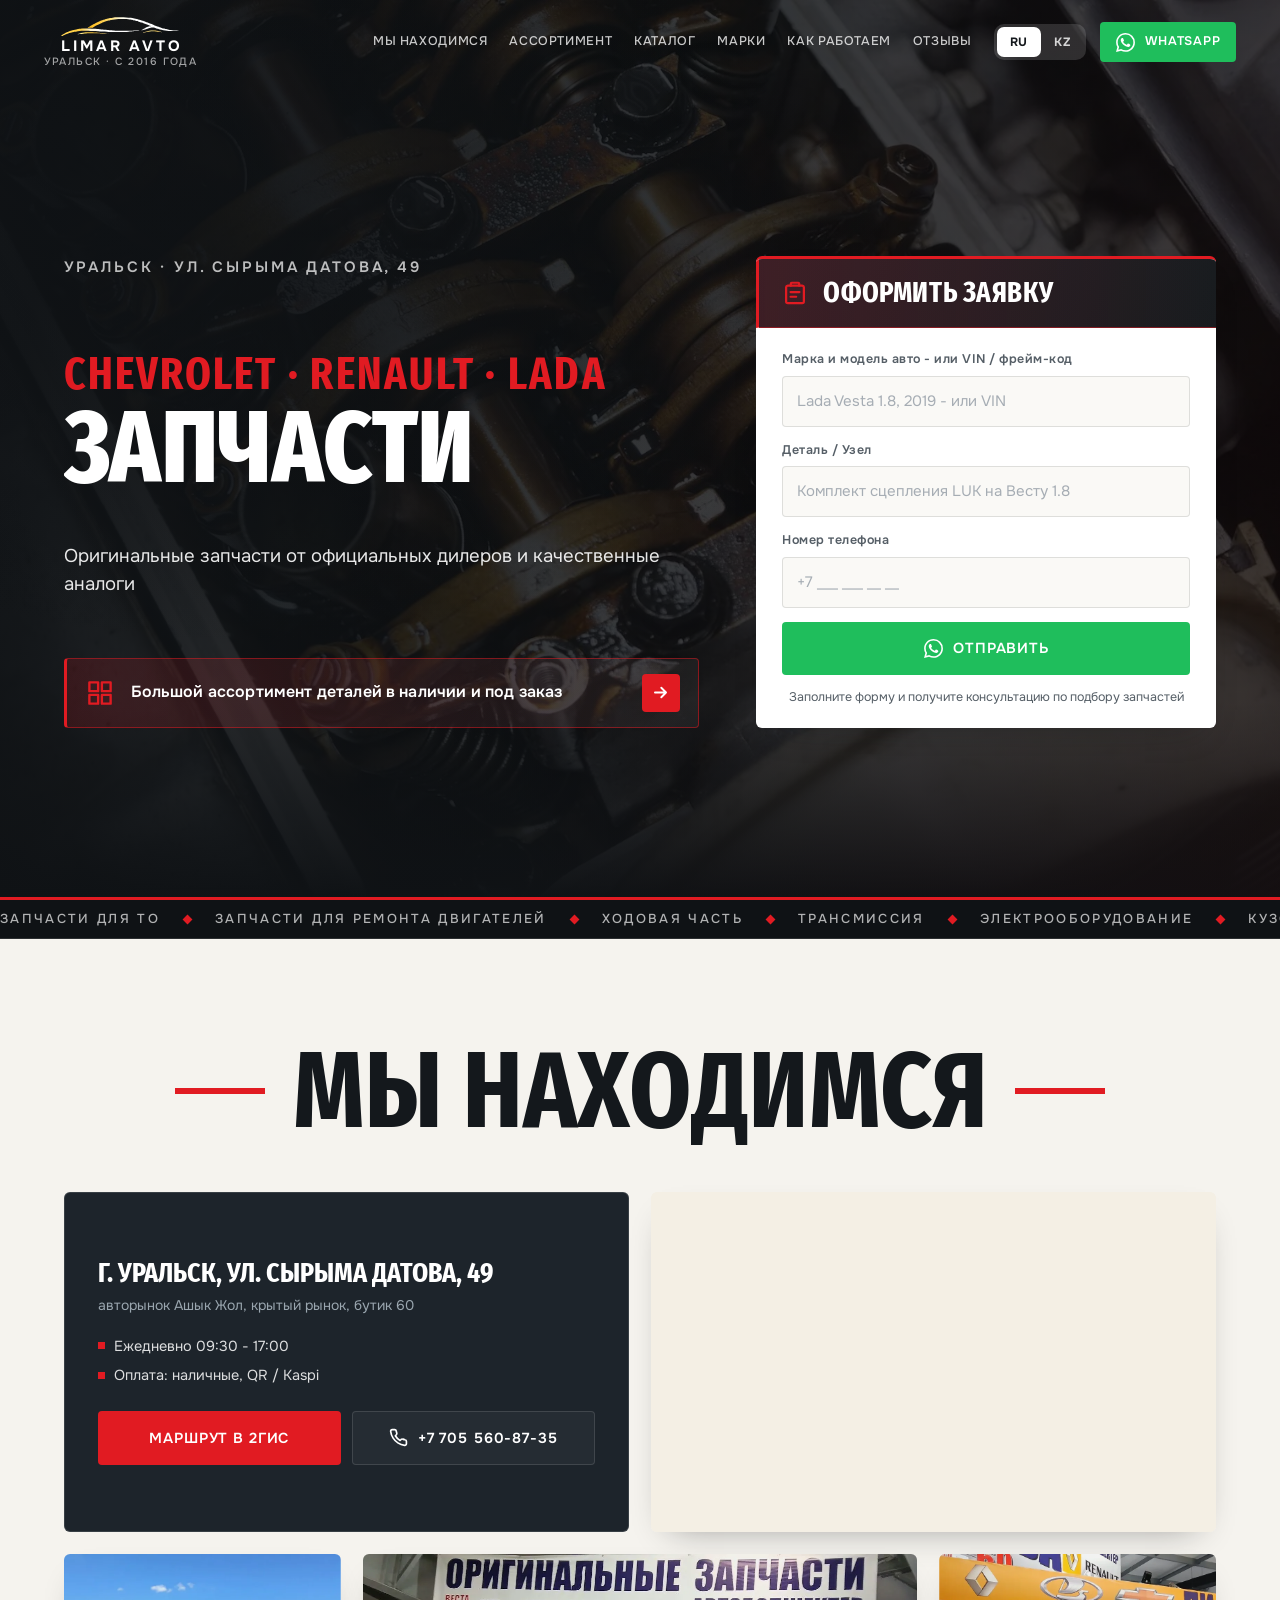
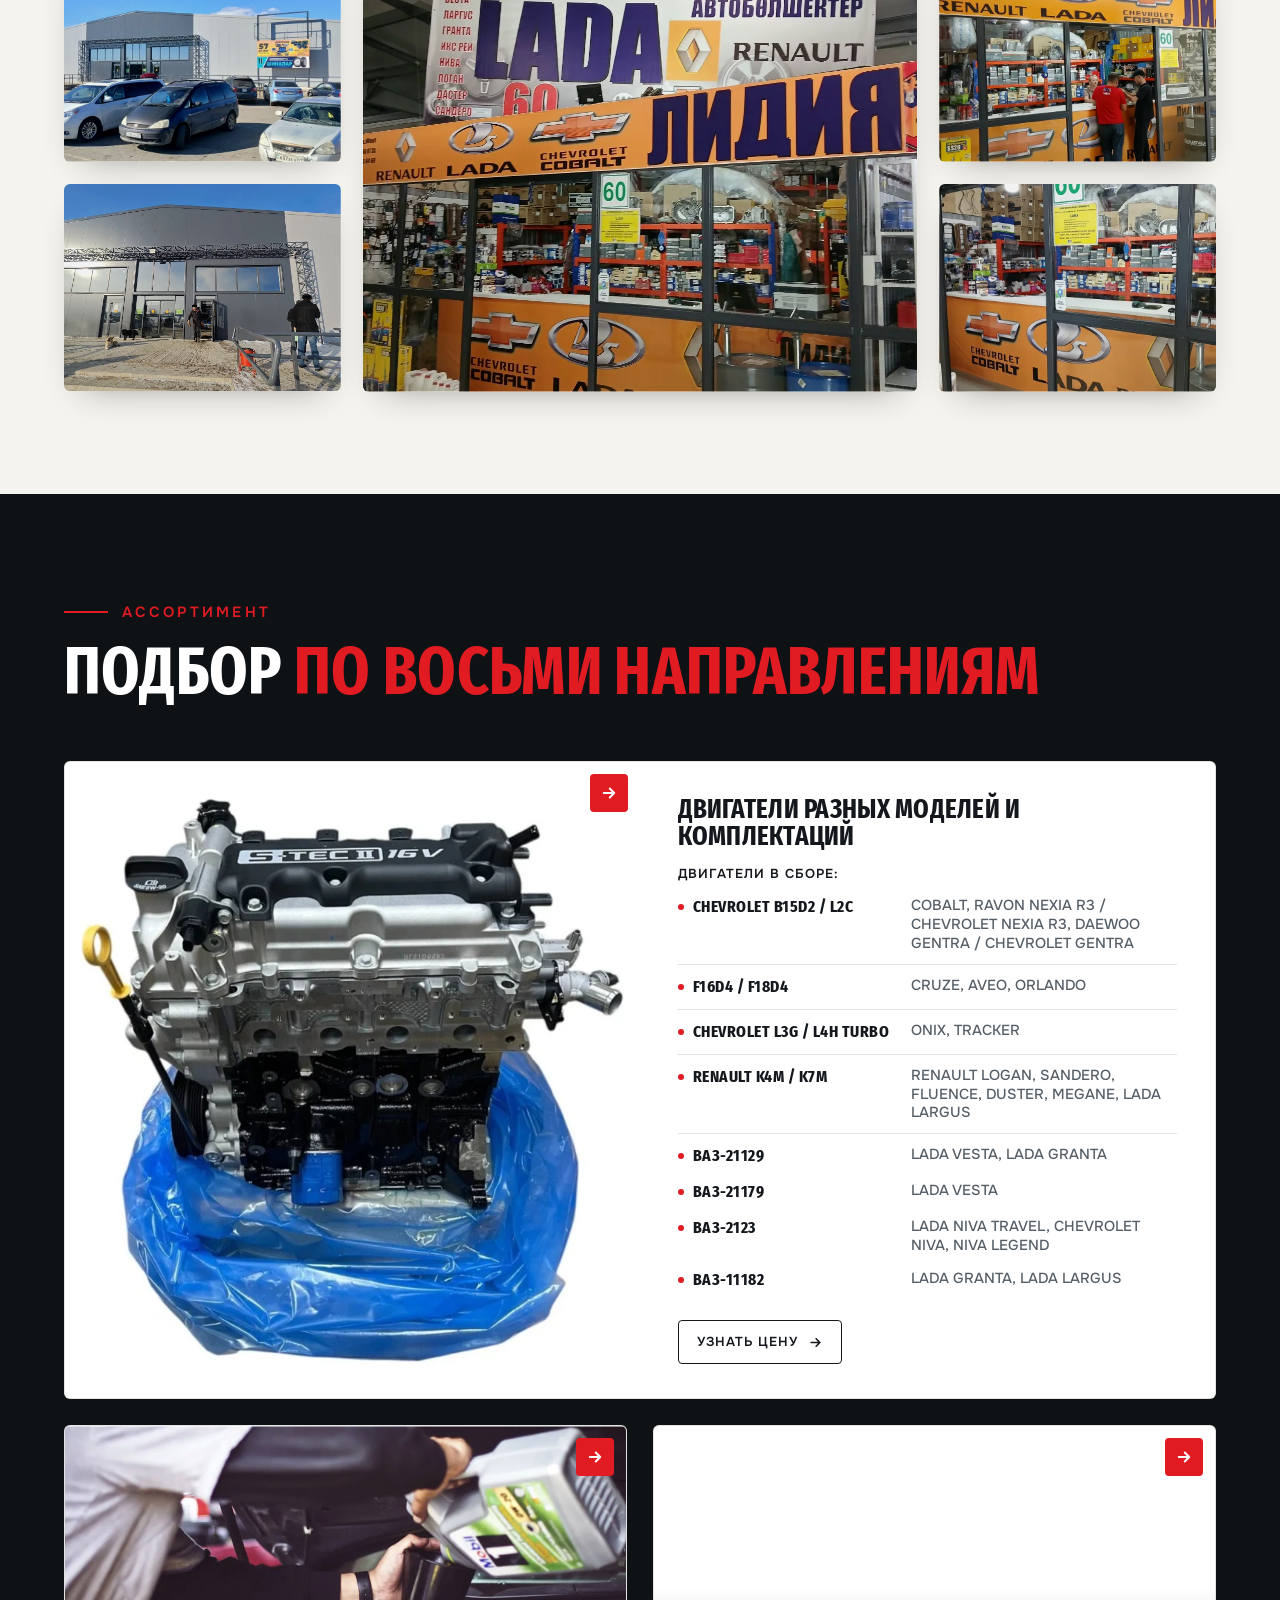
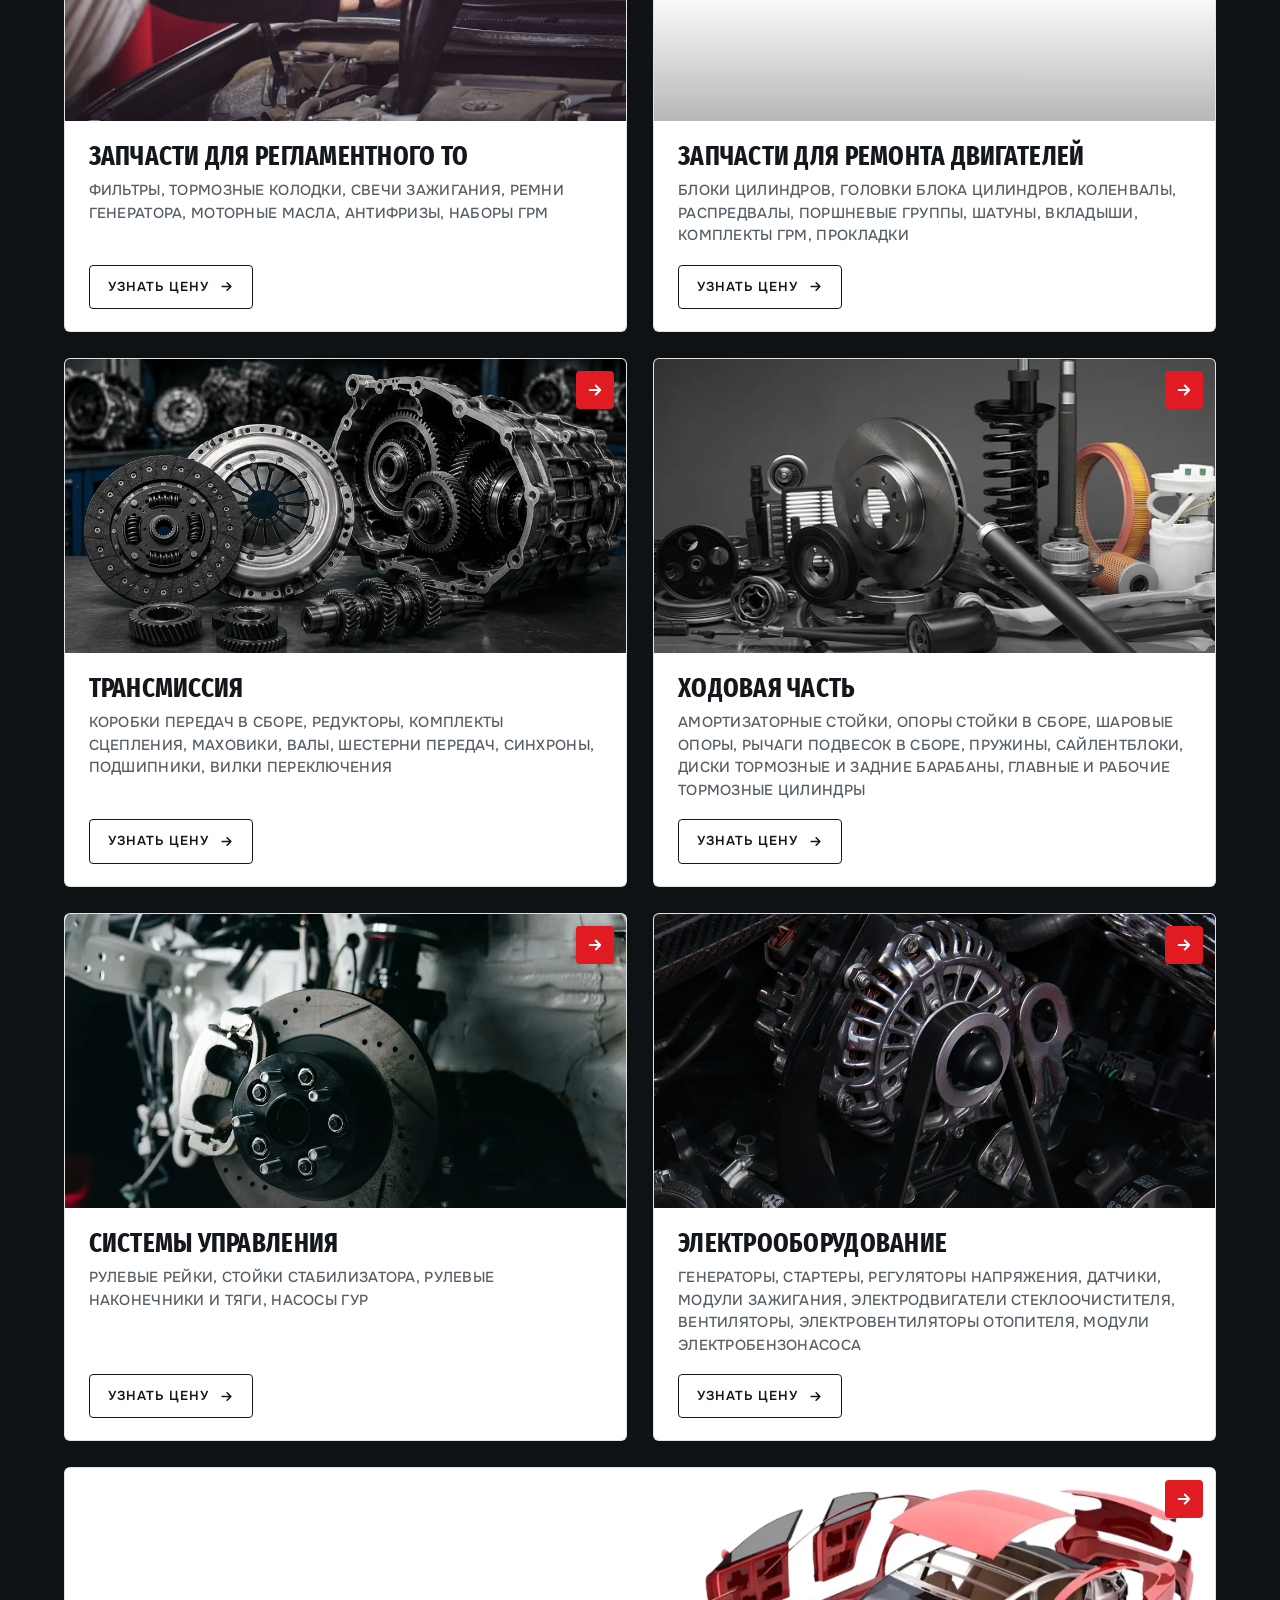
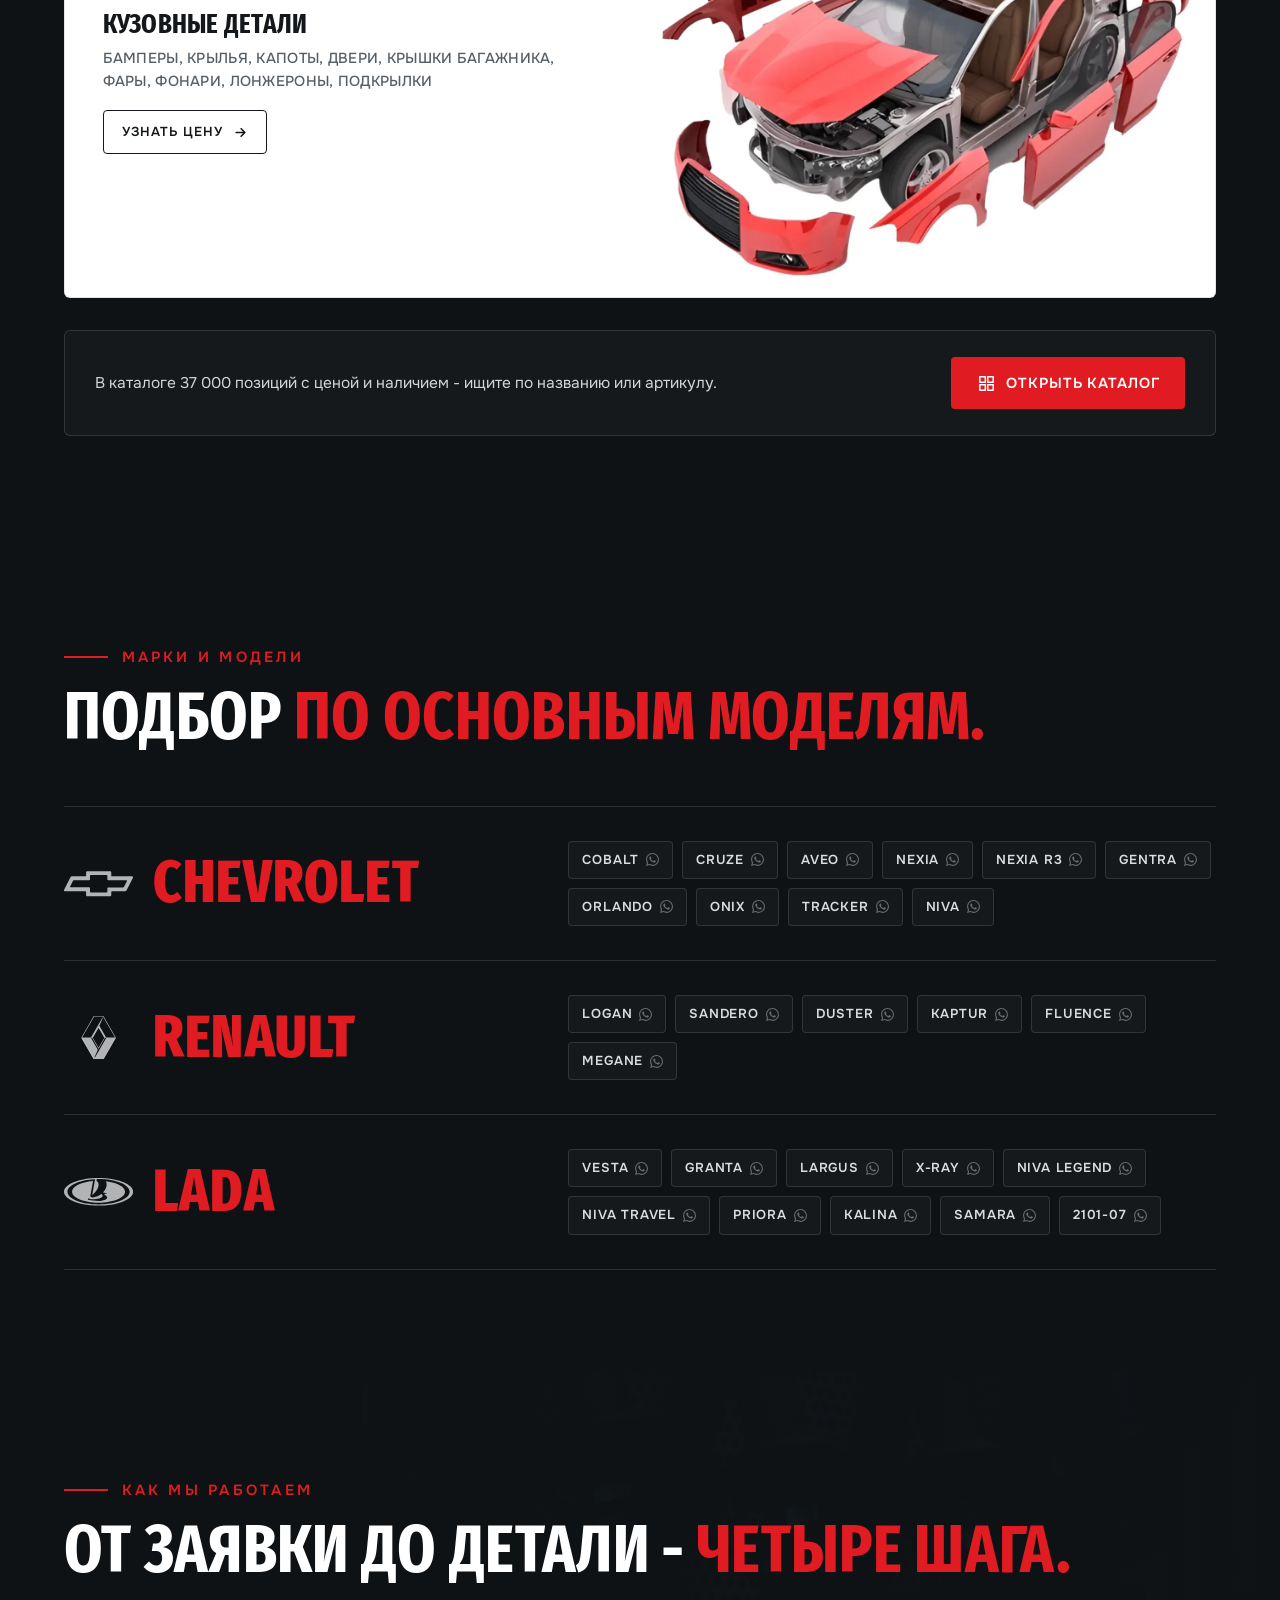
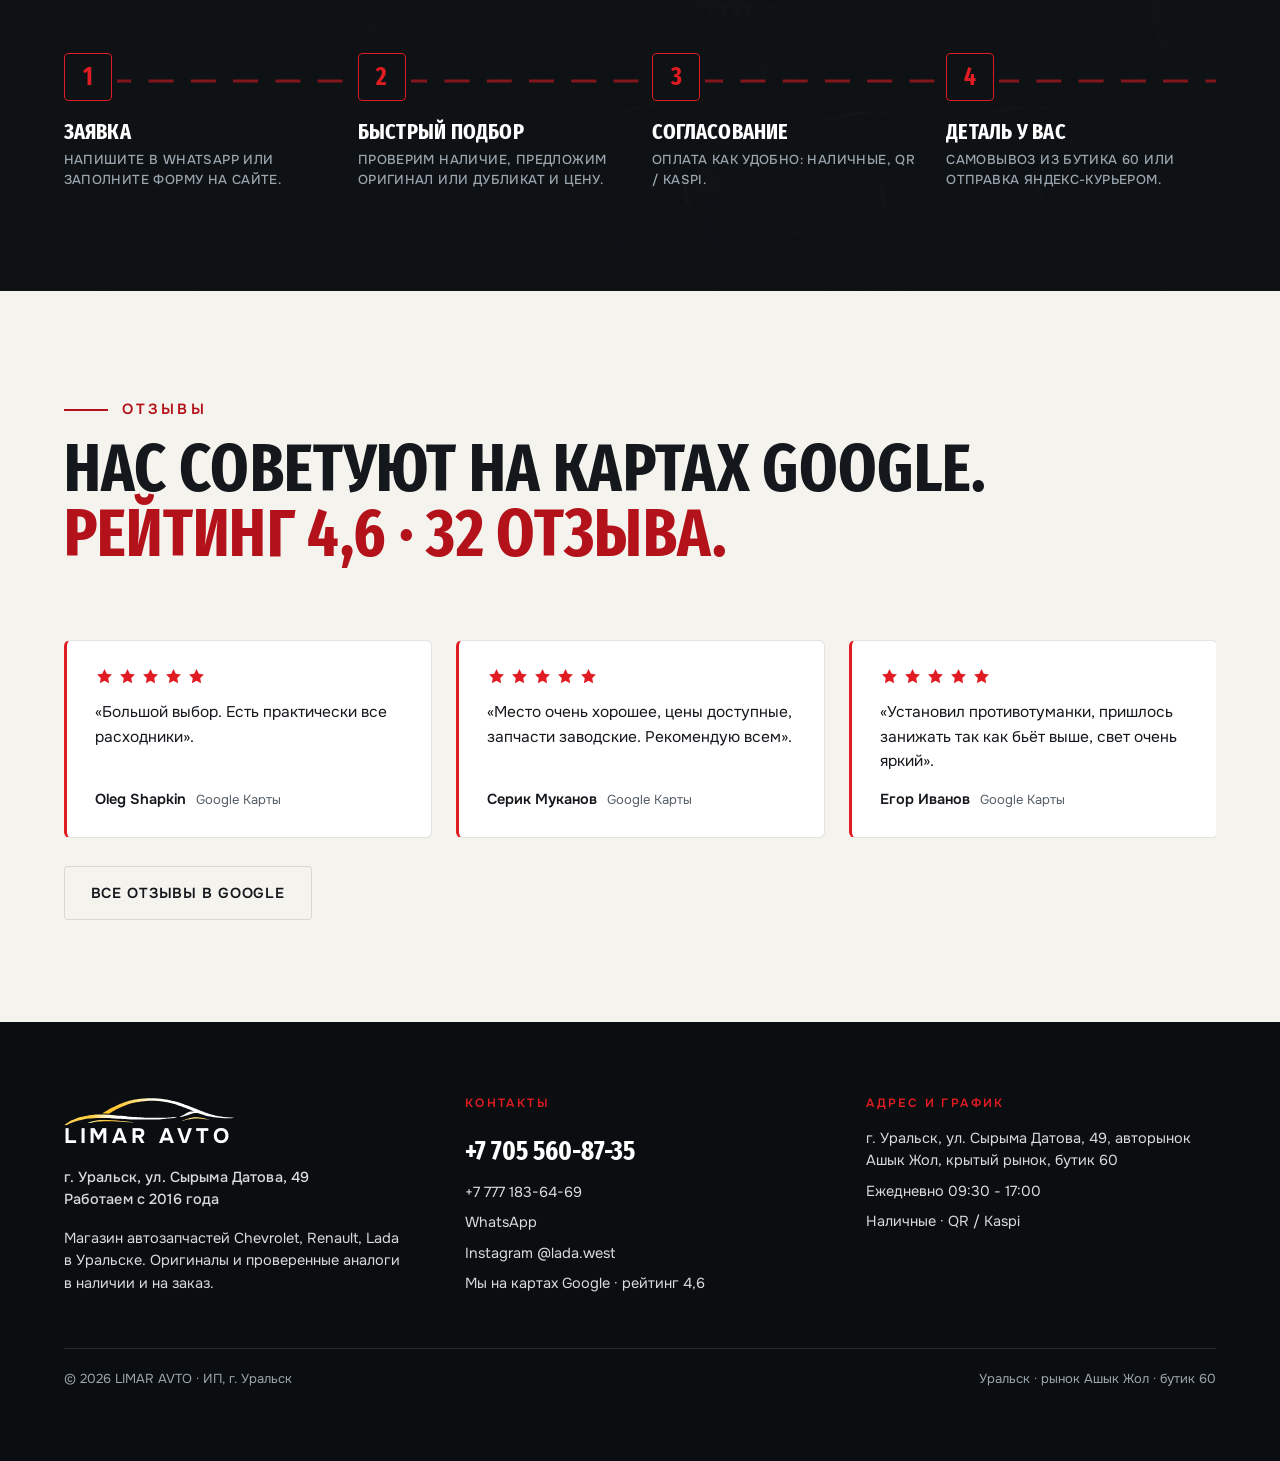
==== index.html @ 1d74cbc5 "Каталог: убран ряд эмблем над заголовком Эмблемы остаются в кнопках фильтра марок. Ассеты ?v=2026092" ====
<!DOCTYPE html>
<html lang="ru">
<head>
<meta charset="UTF-8">
<meta name="viewport" content="width=device-width, initial-scale=1.0">
<title data-i="m.title">LIMAR AVTO - запчасти Chevrolet, Renault, Lada в Уральске</title>
<meta name="description" data-i-c="m.desc" content="Магазин автозапчастей в Уральске: оригиналы и проверенные аналоги для Chevrolet, Renault, Lada. Цена и наличие за 5-15 минут, привоз под заказ за 1-2 дня. Авторынок Ашык Жол, бутик 60.">
<!-- ПРОД-ДОМЕН: при переезде на боевой домен поменять canonical, og:url, og:image (см. также sitemap.xml и robots.txt) -->
<link rel="canonical" href="https://songokura.github.io/limar-avto/">
<meta property="og:type" content="website">
<meta property="og:title" content="LIMAR AVTO - запчасти Chevrolet, Renault, Lada в Уральске">
<meta property="og:description" content="Оригиналы и проверенные аналоги: в наличии и под заказ за 1-2 дня. Цена и наличие за 5-15 минут. Рынок Ашык Жол, бутик 60.">
<meta property="og:url" content="https://songokura.github.io/limar-avto/">
<meta property="og:image" content="https://songokura.github.io/limar-avto/assets/og-image-v3.png">
<meta property="og:image:width" content="1200">
<meta property="og:image:height" content="630">
<meta property="og:locale" content="ru_RU">
<meta name="twitter:card" content="summary_large_image">
<meta name="theme-color" content="#0F1215">
<link rel="icon" href="favicon.ico?v=4" sizes="16x16 32x32 48x48">
<link rel="icon" type="image/png" sizes="16x16" href="assets/ic-r16.png">
<link rel="icon" type="image/png" sizes="32x32" href="assets/ic-r32.png">
<link rel="icon" type="image/png" sizes="48x48" href="assets/ic-r48.png">
<link rel="icon" type="image/png" sizes="192x192" href="assets/ic-r192.png">
<link rel="icon" type="image/png" sizes="512x512" href="assets/ic-r512.png">
<link rel="apple-touch-icon" href="assets/ic-r180.png">
<link rel="preconnect" href="https://fonts.googleapis.com">
<link rel="preconnect" href="https://fonts.gstatic.com" crossorigin>
<link href="https://fonts.googleapis.com/css2?family=Fira+Sans+Extra+Condensed:wght@500;600;700;800&family=Onest:wght@400;500;600;700&display=swap" rel="stylesheet">
<link rel="stylesheet" href="styles.css?v=20260922-4">
<script type="application/ld+json">
{"@context":"https://schema.org","@type":"AutoPartsStore","name":"LIMAR AVTO",
"description":"Магазин автозапчастей Chevrolet, Renault, Lada в Уральске. Оригиналы и проверенные аналоги в наличии и на заказ.",
"url":"https://songokura.github.io/limar-avto/",
"image":"https://songokura.github.io/limar-avto/assets/og-image-v3.png",
"telephone":["+77055608735","+77771836469"],
"address":{"@type":"PostalAddress","streetAddress":"ул. Сырыма Датова, 49, авторынок Ашык Жол, крытый рынок, бутик 60","addressLocality":"Уральск","postalCode":"090003","addressCountry":"KZ"},
"geo":{"@type":"GeoCoordinates","latitude":51.25637,"longitude":51.411363},
"foundingDate":"2016",
"openingHours":"Mo-Su 09:30-17:00",
"paymentAccepted":"Cash, Kaspi QR",
"aggregateRating":{"@type":"AggregateRating","ratingValue":"4.6","bestRating":"5","ratingCount":"32"},
"sameAs":["https://maps.app.goo.gl/YuSShh55C8fdtLTe6","https://2gis.kz/uralsk/firm/70000001052355158","https://instagram.com/lada.west"]}
</script>
</head>
<body>

<svg width="0" height="0" style="position:absolute" aria-hidden="true" focusable="false">
  <defs>
    <!-- Логотип: силуэт машины (векторизован с макета клиента) -->
    <symbol id="ic-car" viewBox="0 0 200 32.13"><linearGradient id="lg0" gradientUnits="userSpaceOnUse" x1="45.4" y1="0" x2="199.9" y2="0"><stop offset="0.000" stop-color="#FFBF20"/><stop offset="0.125" stop-color="#FFC83B"/><stop offset="0.250" stop-color="#FFDF75"/><stop offset="0.375" stop-color="#FFFCEA"/><stop offset="0.500" stop-color="#FFFFFE"/><stop offset="0.625" stop-color="#FFFFFF"/><stop offset="0.750" stop-color="#FFFFFF"/><stop offset="0.875" stop-color="#FFFFFF"/><stop offset="1.000" stop-color="#FFFFFF"/></linearGradient><linearGradient id="lg1" gradientUnits="userSpaceOnUse" x1="0.0" y1="0" x2="132.7" y2="0"><stop offset="0.000" stop-color="#FFD559"/><stop offset="0.125" stop-color="#FFD048"/><stop offset="0.250" stop-color="#FFCF43"/><stop offset="0.375" stop-color="#FFF4CE"/><stop offset="0.500" stop-color="#FFFFFF"/><stop offset="0.625" stop-color="#FFFFFF"/><stop offset="0.750" stop-color="#FFFFFF"/><stop offset="0.875" stop-color="#FFFFFF"/><stop offset="1.000" stop-color="#FFFFFF"/></linearGradient><linearGradient id="lg2" gradientUnits="userSpaceOnUse" x1="138.5" y1="0" x2="171.2" y2="0"><stop offset="0.000" stop-color="#FFE9A5"/><stop offset="0.125" stop-color="#FFDB84"/><stop offset="0.250" stop-color="#FFE077"/><stop offset="0.375" stop-color="#FFE985"/><stop offset="0.500" stop-color="#FFEC95"/><stop offset="0.625" stop-color="#FFD763"/><stop offset="0.750" stop-color="#FFD666"/><stop offset="0.875" stop-color="#FFE089"/><stop offset="1.000" stop-color="#FFF0C2"/></linearGradient><linearGradient id="lg3" gradientUnits="userSpaceOnUse" x1="28.2" y1="0" x2="81.4" y2="0"><stop offset="0.000" stop-color="#FFF9C6"/><stop offset="0.125" stop-color="#FFEB8B"/><stop offset="0.250" stop-color="#FFD751"/><stop offset="0.375" stop-color="#FFCA3D"/><stop offset="0.500" stop-color="#FFC83E"/><stop offset="0.625" stop-color="#FFCE50"/><stop offset="0.750" stop-color="#FFD46D"/><stop offset="0.875" stop-color="#FFE184"/><stop offset="1.000" stop-color="#FFE291"/></linearGradient><path fill="url(#lg0)" d="M188.4 23.8C184.8 23.7 180.2 23.2 176.4 22.7C174.3 22.4 172.4 22.1 171.5 21.9C171.1 21.8 170.3 21.6 169.8 21.5C168.7 21.3 167.2 20.9 166.1 20.6C165.7 20.5 165.0 20.3 164.5 20.1C163.4 19.8 162.1 19.4 160.8 18.9C157.5 17.8 157.4 17.8 155.2 17.8C152.7 17.8 151.4 18.1 147.7 19.3C143.8 20.6 143.4 20.8 142.7 21.0C141.8 21.2 140.2 21.7 139.0 22.0C137.2 22.5 135.8 22.6 136.3 22.2C136.4 22.1 138.5 21.0 139.1 20.7C139.4 20.6 139.7 20.4 139.9 20.3C140.0 20.2 140.2 20.1 140.2 20.1C140.3 20.1 140.6 19.9 141.0 19.7C141.3 19.5 141.7 19.3 141.7 19.3C141.7 19.3 141.9 19.2 142.1 19.0C142.3 18.9 142.7 18.6 142.9 18.5C143.1 18.4 143.5 18.1 143.9 17.9C145.2 17.0 146.7 16.4 148.6 16.0C149.2 15.9 149.6 15.8 150.9 15.8C151.8 15.8 152.6 15.8 152.6 15.8C152.6 15.7 151.7 15.3 151.0 15.0C150.7 14.9 150.4 14.8 150.2 14.7C149.6 14.4 146.1 13.0 144.5 12.4C143.7 12.1 142.8 11.7 142.5 11.6C142.2 11.5 141.8 11.3 141.7 11.3C141.6 11.3 141.3 11.2 141.1 11.1C140.9 11.0 140.3 10.8 139.9 10.6C139.4 10.4 138.9 10.3 138.9 10.2C138.9 10.2 138.0 9.9 137.0 9.5C135.9 9.2 134.9 8.9 134.7 8.8C134.5 8.7 132.4 8.0 130.8 7.5C130.2 7.3 128.6 6.9 128.5 6.9C128.5 6.9 128.0 6.7 127.5 6.6C126.6 6.3 124.2 5.7 122.5 5.4C122.1 5.3 121.5 5.1 121.2 5.1C120.9 5.0 120.4 4.9 119.9 4.8C119.5 4.7 118.9 4.6 118.6 4.6C118.3 4.5 117.8 4.4 117.5 4.4C117.3 4.4 116.4 4.2 115.5 4.1C114.7 4.0 113.5 3.8 113.0 3.8C112.4 3.7 111.7 3.6 111.3 3.6C107.9 3.2 101.0 3.1 97.1 3.4C93.2 3.7 88.5 4.3 84.9 5.1C84.4 5.2 83.7 5.3 83.4 5.4C81.7 5.7 80.2 6.1 77.5 6.9C75.5 7.5 74.5 7.9 72.7 8.5C72.4 8.7 71.7 8.9 71.3 9.1C70.8 9.2 70.1 9.5 69.7 9.7C69.3 9.9 68.6 10.2 68.2 10.4C65.5 11.5 60.0 14.2 59.5 14.6C59.5 14.7 59.2 14.8 58.8 15.0C58.1 15.4 56.9 16.1 56.8 16.2C56.7 16.2 56.5 16.3 56.4 16.4C56.2 16.5 55.8 16.7 55.6 16.9C55.3 17.1 55.0 17.2 55.0 17.3C55.0 17.3 54.6 17.5 54.2 17.8C53.0 18.6 53.2 18.5 51.5 18.4C50.7 18.4 49.2 18.3 48.2 18.3C46.0 18.3 45.4 18.3 45.4 18.1C45.4 18.0 45.9 17.5 46.6 17.1C46.9 17.0 47.3 16.7 47.6 16.5C47.9 16.4 48.3 16.1 48.6 15.9C48.9 15.8 49.4 15.5 49.7 15.3C50.0 15.1 50.3 14.9 50.3 14.9C50.3 14.9 50.5 14.8 50.6 14.7C51.7 14.1 55.5 11.9 55.6 11.9C55.7 11.9 55.9 11.8 56.1 11.7C56.7 11.3 59.8 9.7 60.9 9.3C61.4 9.0 62.0 8.7 62.4 8.6C62.7 8.4 63.0 8.3 63.0 8.3C63.1 8.3 63.3 8.2 63.6 8.1C65.0 7.4 65.8 7.1 66.3 6.9C66.6 6.8 67.1 6.6 67.4 6.5C67.6 6.3 68.0 6.2 68.1 6.1C68.3 6.1 68.6 6.0 68.9 5.8C69.2 5.7 69.7 5.5 70.1 5.4C70.5 5.3 71.0 5.1 71.4 5.0C71.9 4.8 73.8 4.2 75.2 3.8C75.5 3.7 75.9 3.6 76.0 3.6C76.3 3.4 79.1 2.8 81.7 2.2C82.4 2.0 83.4 1.8 84.0 1.8C84.5 1.7 85.2 1.6 85.6 1.5C87.2 1.2 88.4 1.0 89.5 0.9C92.7 0.6 93.5 0.5 94.7 0.5C102.4 0.0 111.5 0.4 117.9 1.4C118.5 1.5 119.6 1.7 120.2 1.8C120.8 1.8 121.7 2.0 122.1 2.1C122.5 2.2 123.3 2.4 123.9 2.5C124.5 2.6 125.2 2.8 125.5 2.8C125.8 2.9 126.5 3.0 127.0 3.1C127.6 3.3 128.5 3.5 129.0 3.6C129.5 3.8 130.4 4.0 131.0 4.1C133.3 4.7 133.7 4.8 134.6 5.1C135.1 5.3 136.1 5.6 136.8 5.8C137.5 6.0 138.3 6.3 138.6 6.4C138.8 6.5 139.4 6.7 139.8 6.8C140.6 7.0 140.8 7.1 141.2 7.3C141.7 7.5 142.9 8.0 143.9 8.3C144.4 8.5 145.0 8.7 145.2 8.8C145.3 8.8 146.0 9.1 146.7 9.4C147.3 9.6 148.3 10.0 148.8 10.2C149.3 10.4 149.8 10.6 149.8 10.6C149.8 10.6 150.2 10.7 150.5 10.9C150.8 11.0 151.3 11.2 151.5 11.3C151.7 11.3 152.0 11.5 152.3 11.6C152.5 11.7 152.9 11.9 153.2 12.0C153.6 12.1 154.2 12.3 154.6 12.5C155.1 12.7 155.9 13.1 156.4 13.3C157.0 13.5 157.6 13.8 157.9 13.9C158.3 14.1 158.9 14.3 160.2 14.8C160.7 15.0 161.2 15.2 161.5 15.3C161.7 15.5 162.1 15.6 162.3 15.7C162.8 15.8 164.1 16.3 165.0 16.7C165.3 16.8 165.8 17.0 166.3 17.1C166.7 17.3 167.2 17.5 167.4 17.5C168.1 17.8 169.9 18.4 170.4 18.5C170.6 18.6 171.2 18.8 171.7 18.9C172.2 19.1 173.0 19.3 173.5 19.4C174.0 19.6 174.5 19.7 174.6 19.7C174.7 19.8 175.3 19.9 176.0 20.1C176.7 20.3 177.4 20.4 177.7 20.5C178.1 20.6 181.1 21.2 182.8 21.6C185.2 22.0 187.0 22.3 190.8 22.7C191.2 22.7 191.8 22.8 192.1 22.8C193.5 23.0 195.6 23.0 197.8 23.0C199.0 23.0 200.0 23.0 200.0 23.0C199.9 23.2 198.4 23.5 196.7 23.7C195.6 23.9 190.6 23.9 188.4 23.8Z"/><path fill="url(#lg1)" d="M0.0 32.0C0.1 31.9 0.2 31.8 0.2 31.8C0.3 31.8 0.6 31.6 0.8 31.4C1.7 30.6 4.1 29.0 5.3 28.4C5.6 28.2 6.0 28.0 6.1 27.9C6.4 27.7 9.3 26.2 9.7 26.0C10.0 25.9 10.4 25.7 10.7 25.6C11.0 25.4 11.7 25.1 12.2 24.9C12.7 24.7 13.5 24.4 14.0 24.3C15.4 23.7 17.9 22.9 19.4 22.5C22.1 21.8 25.6 21.0 27.3 20.8C28.1 20.6 29.1 20.5 29.6 20.4C30.7 20.2 31.5 20.1 35.5 19.7C39.6 19.4 47.3 19.4 52.6 19.8C53.1 19.8 54.3 19.9 55.3 20.0C57.3 20.1 58.8 20.2 61.3 20.5C62.3 20.6 64.0 20.7 65.2 20.8C66.3 20.9 67.4 21.0 67.6 21.0C68.7 21.1 70.1 21.3 70.8 21.3C72.5 21.5 73.3 21.6 74.4 21.7C76.6 21.9 79.9 22.2 82.0 22.3C82.7 22.3 83.8 22.4 84.4 22.4C85.1 22.5 86.7 22.6 88.0 22.7C91.1 22.9 92.4 23.0 94.8 23.1C95.9 23.1 97.7 23.2 98.7 23.3C101.3 23.4 115.5 23.4 117.9 23.3C118.9 23.2 120.5 23.1 121.4 23.1C122.3 23.0 123.9 22.9 125.1 22.9C129.6 22.6 130.3 22.5 131.4 22.5C132.7 22.5 133.0 22.6 132.6 22.8C132.3 22.9 132.0 22.9 130.4 23.2C129.4 23.4 127.1 23.7 126.0 23.8C125.5 23.8 124.0 24.0 122.8 24.2C120.2 24.4 119.6 24.5 117.5 24.7C116.6 24.7 115.4 24.8 114.7 24.9C109.6 25.3 102.6 25.5 92.2 25.4C82.2 25.4 79.1 25.3 68.3 24.6C67.6 24.6 66.4 24.5 65.7 24.5C65.0 24.4 63.8 24.4 63.0 24.3C60.1 24.1 57.2 23.9 54.9 23.8C53.5 23.7 51.3 23.6 50.0 23.6C43.0 23.2 32.9 23.5 28.6 24.2C28.2 24.3 27.7 24.4 27.3 24.4C26.4 24.5 24.5 24.8 23.9 25.0C23.6 25.0 23.0 25.1 22.6 25.2C21.6 25.4 21.1 25.5 19.9 25.8C19.5 25.9 18.8 26.0 18.2 26.2C17.7 26.3 17.2 26.4 17.1 26.5C17.0 26.5 16.6 26.6 16.2 26.7C13.8 27.4 10.4 28.5 8.3 29.4C6.5 30.2 3.0 31.9 2.9 32.0C2.8 32.1 0.0 32.1 0.0 32.0Z"/><path fill="url(#lg2)" d="M138.7 27.0C139.3 26.6 140.1 26.3 141.0 26.0C141.5 25.8 142.0 25.6 142.1 25.5C142.4 25.4 144.1 24.8 145.1 24.5C145.6 24.4 146.2 24.2 146.5 24.1C147.0 23.9 148.5 23.6 149.9 23.3C152.9 22.7 155.8 22.6 159.7 23.0C162.2 23.3 167.6 24.4 170.6 25.4C171.4 25.6 171.4 25.8 170.6 25.7C169.1 25.4 164.2 24.7 161.2 24.4C155.1 23.7 151.3 24.0 145.3 25.4C144.6 25.5 144.1 25.7 141.1 26.5C140.1 26.8 139.0 27.1 138.8 27.1L138.5 27.1 138.7 27.0Z"/><path fill="url(#lg3)" d="M28.3 29.4C28.1 29.1 28.9 28.8 31.6 28.0C34.5 27.1 38.8 26.3 41.9 26.0C45.5 25.7 54.0 25.9 59.3 26.3C60.0 26.4 61.6 26.5 62.7 26.6C63.9 26.7 65.5 26.9 66.4 27.0C67.2 27.0 68.5 27.2 69.1 27.2C72.9 27.6 75.0 27.8 79.6 28.3C81.3 28.5 81.5 28.6 81.5 28.7C81.5 28.7 79.9 28.7 77.1 28.5C75.4 28.4 74.7 28.4 71.0 28.2C69.9 28.1 68.5 28.0 67.8 28.0C66.7 27.9 65.5 27.9 61.5 27.7C58.6 27.6 52.2 27.5 49.2 27.5C46.4 27.6 45.3 27.6 42.6 27.8C39.9 27.9 35.7 28.4 33.6 28.7C33.4 28.8 32.5 28.9 31.6 29.0C30.8 29.1 29.9 29.3 29.7 29.3C28.8 29.5 28.4 29.5 28.3 29.4Z"/></symbol>
    <!-- Эмблемы марок (монохром, currentColor) -->
    <symbol id="ic-chev" fill="currentColor" viewBox="54.6 58.3 89 32.4" fill-rule="evenodd"><path d="M142.016 64.81l-25.453.003c-.65 0-1.076-.194-1.076-1.087v-3.775c0-1.089-.586-1.665-1.65-1.665l-29.137.001c-1.089 0-1.649.613-1.649 1.654l-.002 3.775c0 .797-.376 1.087-1.076 1.087l-16.68.005c-1.276 0-2.023.609-2.408 1.409l-8.121 15.875a1.482 1.482 0 0 0-.166.673c0 .629.412 1.44 1.549 1.44l25.824-.003c.797 0 1.076.362 1.076 1.087l-.002 3.775c0 1.137.661 1.655 1.653 1.655l14.57-.001 14.566-.001c.992 0 1.652-.48 1.652-1.643l-.002-3.775c0-.772.328-1.087 1.076-1.087l16.193-.004c1.117 0 1.92-.294 2.48-1.334l8.029-15.688c.176-.339.299-.532.299-.935.003-1.066-.916-1.441-1.545-1.441zm-6.414 6.324l-3.871 7.571c-.242.439-.674.458-.977.458h-19.215c-.797 0-1.088.362-1.088 1.086l-.004 4.355c0 .724-.316 1.07-1.09 1.07H99.27l-10.094.002c-.675 0-1.088-.237-1.088-1.083l-.002-4.355c0-.796-.365-1.08-1.088-1.08H63.441c-.579 0-.979-.365-.979-.871 0-.146.037-.285.101-.406l3.871-7.571c.148-.269.391-.453.976-.453l19.588.001c.676 0 1.096-.272 1.096-1.093l-.001-4.354c0-.773.337-1.083 1.085-1.083l20.183-.001c.725 0 1.086.322 1.086 1.094l-.002 4.354c0 .748.348 1.08 1.096 1.08h23.184c.738 0 .979.486.979.871a.912.912 0 0 1-.102.408z"/></symbol>
    <symbol id="ic-ren" fill="currentColor" viewBox="58.7 20.9 75.2 95.7" fill-rule="evenodd"><path d="M96.978 97.192l-8.959 15.521c-.292.5-1.042.074-.85-.444l7.458-17.123-14.855-25.728-20.356.005c.026.268.208.622.248.72l26.128 45.258c.159.238.467.566.869.57h19.369c.393-.004.705-.262.809-.43l26.158-45.339c.084-.133.262-.534.482-1.071h-20.287L96.39 98.206l.588-1.014z"/><path d="M110.271 69.243h22.998a.657.657 0 0 0 .66-.626c.028-.578-.104-1.219-.388-1.725L107.36 21.598c-.295-.49-.813-.699-1.362-.674H86.787c-.538-.014-1.122.214-1.438.669l-.031.048-26.045 45.253c-.314.561-.505 1.309-.547 1.948a.66.66 0 0 0 .615.702l.043.001h23.167l13.27 22.868a.66.66 0 0 0 1.142-.002l13.263-23.08a.522.522 0 0 0 .045-.088zm-1.228-.502l-12.654 22.02L83.66 68.824l12.731-22.049 12.652 21.966zm-26.561-.517H60.161c.068-.249.147-.454.265-.685l26.011-45.196.145-.081c.055-.024.129-.019.184-.019.094.002 19.305 0 19.346-.004a.126.126 0 0 1 .119.047l26.156 45.254c.066.128.113.242.15.381h-22.443L96.963 45.124a.661.661 0 0 0-1.144-.001L82.482 68.224z"/><path d="M79.579 68.308h3.536l13.276-22.854 13.045 22.671 3.582.002-14.912-25.825 7.545-17.146c.199-.461-.604-.834-.869-.379L79.579 68.308zM85.306 115.632c.296.52.776.833 1.37.898l.036.004h19.426c.518-.018 1.059-.288 1.344-.73l26.207-45.426c.106-.234.166-1.027.199-1.41l-1.314-.115-.07.788-.029.199-26.098 45.238a.366.366 0 0 1-.27.135H86.791c-.137-.011-.274-.124-.339-.237L60.343 69.75a3.743 3.743 0 0 1-.187-.507.66.66 0 1 0-1.311.16c.018.145.057.316.109.452l.201.48 26.151 45.297z"/></symbol>
    <symbol id="ic-lada" fill="currentColor" viewBox="13.78 4.73 175.62 70.27" fill-rule="evenodd" clip-rule="evenodd"><path d="m13.781 39.863c0-19.402 39.319-35.13 87.824-35.13 48.504 0 87.824 15.728 87.824 35.13s-39.32 35.13-87.824 35.13-87.824-15.727-87.824-35.13zm107.412 3.076a.292.292 0 0 0 -.238-.229 121.95 121.95 0 0 0 -7.612-.869c-.15-.026-.256-.165-.157-.494 8.117-8.541 11.2-19.409 7.096-27.912a.297.297 0 0 1 .33-.26c27.932 3.388 48.326 14.055 48.326 26.688 0 15.36-30.145 27.812-67.332 27.812s-67.333-12.451-67.333-27.812c0-13.315 22.657-24.446 52.917-27.173.147.005.271.118.279.35l-6.57 36.178a4.392 4.392 0 0 0 4.313 5.225l.235.012c5.86-.305 12.157-2.134 18.105-5.568a46.106 46.106 0 0 0 4.857-3.23.29.29 0 0 1 .322-.031c1.981 1.319 3.121 2.863 3.121 4.515 0 2.244-2.104 4.291-5.565 5.844-4.021 1.804-9.874 2.938-16.391 2.938-5.523 0-10.569-.815-14.484-2.175a.292.292 0 0 0 -.339.238l-.558 3.067a.294.294 0 0 0 .229.325c7.963 1.853 17.121 2.907 26.868 2.907 12.125 0 21.957-3.933 21.957-8.782 0-1.887-1.486-3.634-4.014-5.064-2.215-1.086-3.61-2.494-3.268-3.438.355-.979 2.474-1.136 4.991-.458.143.019.281-.067.332-.323zm-19.588-22.143c0 .19-.006.379-.018.564.32 6.447-3.666 15.072-10.949 22.355a46.532 46.532 0 0 1 -4.609 4.045.288.288 0 0 1 -.216.039c-.152-.032-.251-.177-.224-.355l7.138-39.292a.294.294 0 0 0 -.279-.278c-39.34 1.85-69.885 15.466-69.885 31.989 0 17.785 35.388 32.202 79.042 32.202 43.655 0 79.043-14.417 79.043-32.202s-35.387-32.202-79.043-32.202c-1.383 0-2.759.015-4.139.044a.294.294 0 0 0 -.284.223l-.835 4.585c-.02.123.038.24.14.301a8.78 8.78 0 0 1 5.118 7.982z"/></symbol>
    <symbol id="ic-grid" viewBox="0 0 24 24">
      <path fill="none" stroke="currentColor" stroke-width="1.9" stroke-linejoin="round" d="M3.5 3.5h7v7h-7zM13.5 3.5h7v7h-7zM3.5 13.5h7v7h-7zM13.5 13.5h7v7h-7z"/>
    </symbol>
    <symbol id="ic-form" viewBox="0 0 24 24">
      <path fill="none" stroke="currentColor" stroke-width="1.9" stroke-linecap="round" stroke-linejoin="round" d="M9.2 3.2h5.6a.8.8 0 0 1 .8.8v1.7H8.4V4a.8.8 0 0 1 .8-.8z"/>
      <path fill="none" stroke="currentColor" stroke-width="1.9" stroke-linecap="round" stroke-linejoin="round" d="M15.6 5.7h2.6A1.4 1.4 0 0 1 19.6 7v12.3a1.4 1.4 0 0 1-1.4 1.4H5.8a1.4 1.4 0 0 1-1.4-1.4V7a1.4 1.4 0 0 1 1.4-1.3h2.6"/>
      <path fill="none" stroke="currentColor" stroke-width="1.9" stroke-linecap="round" d="M8.2 11.2h7.6M8.2 15.2h4.8"/>
    </symbol>
    <symbol id="ic-wa" viewBox="0 0 24 24">
      <path fill="currentColor" d="M17.472 14.382c-.297-.149-1.758-.867-2.03-.967-.273-.099-.471-.148-.67.15-.197.297-.767.966-.94 1.164-.173.199-.347.223-.644.075-.297-.15-1.255-.463-2.39-1.475-.883-.788-1.48-1.761-1.653-2.059-.173-.297-.018-.458.13-.606.134-.133.298-.347.446-.52.149-.174.198-.298.298-.497.099-.198.05-.371-.025-.52-.075-.149-.669-1.612-.916-2.207-.242-.579-.487-.5-.669-.51-.173-.008-.371-.01-.57-.01-.198 0-.52.074-.792.372-.272.297-1.04 1.016-1.04 2.479 0 1.462 1.065 2.875 1.213 3.074.149.198 2.096 3.2 5.077 4.487.709.306 1.262.489 1.694.625.712.227 1.36.195 1.871.118.571-.085 1.758-.719 2.006-1.413.248-.694.248-1.289.173-1.413-.074-.124-.272-.198-.57-.347m-5.421 7.403h-.004a9.87 9.87 0 0 1-5.031-1.378l-.361-.214-3.741.982.998-3.648-.235-.374a9.86 9.86 0 0 1-1.51-5.26c.001-5.45 4.436-9.884 9.888-9.884 2.64 0 5.122 1.03 6.988 2.898a9.825 9.825 0 0 1 2.893 6.994c-.003 5.45-4.437 9.884-9.885 9.884m8.413-18.297A11.815 11.815 0 0 0 12.05 0C5.495 0 .16 5.335.157 11.892c0 2.096.547 4.142 1.588 5.945L.057 24l6.305-1.654a11.882 11.882 0 0 0 5.683 1.448h.005c6.554 0 11.89-5.335 11.893-11.893a11.821 11.821 0 0 0-3.48-8.413Z"/>
    </symbol>
    <symbol id="ic-tel" viewBox="0 0 24 24">
      <path fill="none" stroke="currentColor" stroke-width="2.1" stroke-linecap="round" stroke-linejoin="round" d="M22 16.9v3a2 2 0 0 1-2.2 2 19.8 19.8 0 0 1-8.6-3.1 19.5 19.5 0 0 1-6-6A19.8 19.8 0 0 1 2.1 4.2 2 2 0 0 1 4.1 2h3a2 2 0 0 1 2 1.7c.1.9.4 1.8.7 2.7a2 2 0 0 1-.5 2.1L8 9.8a16 16 0 0 0 6 6l1.3-1.3a2 2 0 0 1 2.1-.4c.9.3 1.8.6 2.7.7a2 2 0 0 1 1.9 2z"/>
    </symbol>
    <symbol id="ic-star" viewBox="0 0 24 24">
      <path fill="currentColor" d="M12 2.6l2.9 5.9 6.5.9-4.7 4.6 1.1 6.5L12 17.4l-5.8 3.1 1.1-6.5L2.6 9.4l6.5-.9z"/>
    </symbol>
  </defs>
</svg>

<!-- ШАПКА -->
<header class="hdr" id="hdr">
  <div class="wrap hdr-in">
    <a class="logo" href="#top" data-i-aria="a.home" aria-label="LIMAR AVTO, на главную">
      <svg class="logo-car" viewBox="0 0 200 32.13" aria-hidden="true" focusable="false"><use href="#ic-car"/></svg>
      <b class="logo-tx">LIMAR AVTO</b>
      <span class="logo-sub" data-i="logo.top">Уральск · с 2016 года</span>
    </a>
    <nav class="nav" id="nav" data-i-aria="a.nav" aria-label="Основная навигация">
      <a href="#kak-naiti" data-i="nav.6">Мы находимся</a>
      <a href="#assortiment" data-i="nav.1">Ассортимент</a>
      <a href="katalog.html" data-i="nav.7">Каталог</a>
      <a href="#marki" data-i="nav.2">Марки</a>
      <a href="#kak-rabotaem" data-i="nav.4">Как работаем</a>
      <a href="#otzyvy" data-i="nav.5">Отзывы</a>
    </nav>
    <div class="hdr-right">
      <div class="lang" role="group" data-i-aria="a.lang" aria-label="Язык сайта">
        <button type="button" data-lang="ru" class="is-active" aria-pressed="true" lang="ru">RU</button>
        <button type="button" data-lang="kk" aria-pressed="false" lang="kk">KZ</button>
      </div>
      <a class="hdr-tel" href="tel:+77055608735">+7 705 560-87-35</a>
      <a class="btn btn-wa btn-sm hdr-wa" href="https://wa.me/77055608735" target="_blank" rel="noopener">
        <svg class="i"><use href="#ic-wa"/></svg><span data-i="nav.wa">WhatsApp</span></a>
      <button class="burger" id="burger" data-i-aria="a.menu" aria-label="Меню" aria-expanded="false" aria-controls="mnav"><span></span></button>
    </div>
  </div>
</header>

<!-- МОБИЛЬНОЕ МЕНЮ -->
<nav class="mnav" id="mnav" data-i-aria="a.smap" aria-label="Разделы сайта">
  <div class="mnav-in">
    <a href="#kak-naiti"><span data-i="nav.6">Мы находимся</span></a>
    <a href="#assortiment"><span data-i="nav.1">Ассортимент</span></a>
    <a href="katalog.html"><span data-i="nav.7">Каталог</span></a>
    <a href="#marki"><span data-i="nav.2">Марки</span></a>
    <a href="#kak-rabotaem"><span data-i="nav.4">Как работаем</span></a>
    <a href="#otzyvy"><span data-i="nav.5">Отзывы</span></a>
    <div class="mnav-cta">
      <a class="btn btn-wa" href="https://wa.me/77055608735" target="_blank" rel="noopener"><svg class="i"><use href="#ic-wa"/></svg><span data-i="mn.wa">Написать в WhatsApp</span></a>
      <a class="btn btn-g" href="tel:+77055608735"><svg class="i"><use href="#ic-tel"/></svg>+7 705 560-87-35</a>
    </div>
    <p class="mnav-note" data-i="mn.note">Ежедневно 09:30 - 17:00 · рынок Ашык Жол, бутик 60</p>
  </div>
</nav>

<main>

<!-- ГЕРОЙ + ФОРМА -->
<div class="pw" id="top">
<section class="hero plate">
  <div class="hero-bg" aria-hidden="true">
    <img src="assets/stock-hero.webp" alt="" width="1600" height="1065" fetchpriority="high">
  </div>
  <div class="wrap hero-grid">
    <div class="hero-copy">
      <p class="kicker rv" data-i="h.kick">Уральск · ул. Сырыма Датова, 49</p>
      <h1 id="h1"><span class="hw hw-s"><span class="h-brands">Chevrolet · Renault · Lada</span></span><br>
        <span class="hw d1"><span data-i="h.t1">Запчасти</span></span></h1>
      <p class="lead rv d2" data-i="h.lead">Оригинальные запчасти от официальных дилеров и качественные аналоги</p>
      <a class="hero-pill rv d3" href="#assortiment">
        <span class="hero-pill-ic" aria-hidden="true"><svg><use href="#ic-grid"/></svg></span>
        <span class="hero-pill-tx" data-i="h.pill">Большой ассортимент деталей в наличии и под заказ</span>
        <span class="hero-pill-go" aria-hidden="true"><svg viewBox="0 0 24 24" fill="none" stroke="currentColor" stroke-width="2.4" stroke-linecap="round" stroke-linejoin="round"><path d="M5 12h14M13 6l6 6-6 6"/></svg></span>
      </a>
    </div>

    <form class="qform rv d2" id="qform" novalidate aria-labelledby="qform-h">
      <div class="qform-top">
        <span class="qform-ic" aria-hidden="true"><svg><use href="#ic-form"/></svg></span>
        <h2 id="qform-h" data-i="f.h">Оформить заявку</h2>
      </div>
      <div class="qform-body" id="qformBody">
        <label class="fld"><span data-i="f.car">Марка и модель авто - или VIN / фрейм-код</span>
          <input type="text" name="car" data-i-ph="f.car.ph" placeholder="Lada Vesta 1.8, 2019 - или VIN" autocomplete="off"></label>
        <label class="fld"><span data-i="f.part">Деталь / Узел</span>
          <input type="text" name="part" id="partField" data-i-ph="f.part.ph" placeholder="Комплект сцепления LUK на Весту 1.8" autocomplete="off"></label>
        <label class="fld"><span data-i="f.tel">Номер телефона</span>
          <input type="tel" name="phone" placeholder="+7 ___ ___ __ __" inputmode="tel" autocomplete="tel"></label>
        <input type="text" name="company" tabindex="-1" autocomplete="off" style="display:none" aria-hidden="true">
        <button type="submit" class="btn btn-wa btn-full"><svg class="i"><use href="#ic-wa"/></svg><span data-i="f.send">Отправить</span></button>
        <p class="fnote" id="formNote" data-i="h.note">Заполните форму и получите консультацию по подбору запчастей</p>
      </div>
      <div class="qform-done" id="qformDone" hidden>
        <svg viewBox="0 0 24 24" fill="none" stroke="currentColor" stroke-width="2.6" stroke-linecap="round" stroke-linejoin="round"><circle cx="12" cy="12" r="10"/><path d="M7.5 12.5l3 3 6-7"/></svg>
        <b data-i="f.ok.h">Спасибо! Заявка сформирована.</b>
        <p data-i="f.ok.p">Если WhatsApp не открылся - позвоните: +7 705 560-87-35</p>
      </div>
    </form>
  </div>
  <div class="hero-edge" aria-hidden="true"></div>
</section>
</div>

<!-- БЕГУЩАЯ СТРОКА -->
<div class="ticker" aria-hidden="true"><div class="ticker-track" id="ticker"></div></div>

<!-- МЫ НАХОДИМСЯ -->
<section class="sec sec-light" id="kak-naiti">
  <div class="wrap">
    <h2 class="find-title rv"><span data-i="s8.m">Мы находимся</span></h2>
    <div class="find-top">
      <div class="find-info rv">
        <address>
          <b data-i="fi.addr">г. Уральск, ул. Сырыма Датова, 49</b>
          <span data-i="fi.addr2">авторынок Ашык Жол, крытый рынок, бутик 60</span>
        </address>
        <div class="find-lines">
          <span data-i="fi.time">Ежедневно 09:30 - 17:00</span>
          <span data-i="fi.pay">Оплата: наличные, QR / Kaspi</span>
        </div>
        <div class="find-cta">
          <a class="btn btn-p" href="https://2gis.kz/uralsk/firm/70000001052355158" target="_blank" rel="noopener" data-i="fi.route">Маршрут в 2ГИС</a>
          <a class="btn btn-g" href="tel:+77055608735"><svg class="i"><use href="#ic-tel"/></svg>+7 705 560-87-35</a>
        </div>
      </div>
      <div class="map rv d1">
      <iframe src="https://widgets.2gis.com/widget?type=firmsonmap&amp;options=%7B%22pos%22%3A%7B%22lat%22%3A51.25637%2C%22lon%22%3A51.411363%2C%22zoom%22%3A16%7D%2C%22opt%22%3A%7B%22city%22%3A%22uralsk%22%7D%2C%22org%22%3A%2270000001052355158%22%7D" loading="lazy" referrerpolicy="no-referrer-when-downgrade" data-i-aria="a.map" aria-label="Карта 2ГИС: LIMAR AVTO на рынке Ашык Жол" title="LIMAR AVTO на карте 2ГИС"></iframe>
      </div>
    </div>
    <div class="find">
      <figure class="find-shot fs-a rv"><img src="assets/find-pavilion.webp" data-i-alt="alt.pav" alt="Крытый павильон рынка Ашык Жол и парковка перед ним" loading="lazy" decoding="async" width="800" height="600"></figure>
      <figure class="find-shot fs-b rv d1"><img src="assets/market-outside.webp" data-i-alt="alt.out" alt="Вход в крытый павильон рынка Ашык Жол" loading="lazy" decoding="async" width="1200" height="791"></figure>
      <figure class="find-shot find-main rv"><img src="assets/find-storefront.webp" data-i-alt="alt.sign" alt="Бутик 60: вывеска оригинальных запчастей Lada, Renault, Chevrolet" loading="lazy" decoding="async" width="1190" height="870"></figure>
      <figure class="find-shot fs-c rv d1"><img src="assets/find-shop.webp" data-i-alt="alt.in" alt="Бутик 60 внутри павильона: покупатели у прилавка" loading="lazy" decoding="async" width="800" height="598"></figure>
      <figure class="find-shot fs-d rv d2"><img src="assets/find-counter.webp" data-i-alt="alt.cnt" alt="Прилавок и стеллажи с запчастями в бутике 60" loading="lazy" decoding="async" width="800" height="600"></figure>
    </div>
  </div>
</section>

<!-- АССОРТИМЕНТ -->
<section class="sec sec-dark" id="assortiment">
  <div class="wrap">
    <div class="sec-head">
      <span class="mark mark-dark rv"><span data-i="s1.m">ассортимент</span></span>
      <h2 class="rv d1"><span data-i="s1.h1">Подбор</span> <span class="h-red" data-i="s1.h2">по восьми направлениям</span></h2>
    </div>
    <div class="cats">

      <article class="cat cat-wide cat-render rv" id="dvigatel">
        <figure class="cat-shot"><span class="cat-go" aria-hidden="true"><svg viewBox="0 0 24 24" fill="none" stroke="currentColor" stroke-width="2.6" stroke-linecap="round" stroke-linejoin="round"><path d="M5 12h14M13 6l6 6-6 6"/></svg></span><img src="assets/cli-dvigatel.webp" data-i-alt="alt.dvig" alt="Двигатель Chevrolet S-TEC II 16V в сборе, новый в упаковке" loading="lazy" decoding="async" width="774" height="802"></figure>
        <div class="cat-b">
          <h3 data-i="c3.h">Двигатели разных моделей и комплектаций</h3>
          <p class="eng-lead" data-i="c3.p">Двигатели в сборе:</p>
          <div class="eng">
            <dl class="eng-g">
              <div class="eng-r"><dt>CHEVROLET B15D2 / L2C</dt><dd>COBALT, RAVON NEXIA R3 / CHEVROLET NEXIA R3, DAEWOO GENTRA / CHEVROLET GENTRA</dd></div>
            </dl>
            <dl class="eng-g">
              <div class="eng-r"><dt>F16D4 / F18D4</dt><dd>CRUZE, AVEO, ORLANDO</dd></div>
            </dl>
            <dl class="eng-g">
              <div class="eng-r"><dt>CHEVROLET L3G / L4H TURBO</dt><dd>ONIX, TRACKER</dd></div>
            </dl>
            <dl class="eng-g">
              <div class="eng-r"><dt>RENAULT K4M / K7M</dt><dd>RENAULT LOGAN, SANDERO, FLUENCE, DUSTER, MEGANE, LADA LARGUS</dd></div>
            </dl>
            <dl class="eng-g">
              <div class="eng-r"><dt>ВАЗ-21129</dt><dd>LADA VESTA, LADA GRANTA</dd></div>
              <div class="eng-r"><dt>ВАЗ-21179</dt><dd>LADA VESTA</dd></div>
              <div class="eng-r"><dt>ВАЗ-2123</dt><dd>LADA NIVA TRAVEL, CHEVROLET NIVA, NIVA LEGEND</dd></div>
              <div class="eng-r"><dt>ВАЗ-11182</dt><dd>LADA GRANTA, LADA LARGUS</dd></div>
            </dl>
          </div>
          <button class="cat-cta btn-mini" type="button" data-part="Двигатель в сборе" data-i="c.cta">Узнать цену<i><svg viewBox="0 0 24 24" fill="none" stroke="currentColor" stroke-width="2.6" stroke-linecap="round" stroke-linejoin="round"><path d="M5 12h14M13 6l6 6-6 6"/></svg></i></button>
        </div>
      </article>

      <article class="cat rv" id="to">
        <figure class="cat-shot"><span class="cat-go" aria-hidden="true"><svg viewBox="0 0 24 24" fill="none" stroke="currentColor" stroke-width="2.6" stroke-linecap="round" stroke-linejoin="round"><path d="M5 12h14M13 6l6 6-6 6"/></svg></span><img src="assets/stock-to.webp" data-i-alt="alt.to" alt="Замена масла и расходники: запчасти для регламентного ТО Chevrolet, Renault, Lada" loading="lazy" decoding="async" width="1000" height="667"></figure>
        <div class="cat-b">
          <h3 data-i="c1.h">Запчасти для регламентного ТО</h3>
          <p data-i="c1.p">ФИЛЬТРЫ, ТОРМОЗНЫЕ КОЛОДКИ, СВЕЧИ ЗАЖИГАНИЯ, РЕМНИ ГЕНЕРАТОРА, МОТОРНЫЕ МАСЛА, АНТИФРИЗЫ, НАБОРЫ ГРМ</p>
          <button class="cat-cta btn-mini" type="button" data-part="Запчасти для регламентного ТО" data-i="c.cta">Узнать цену<i><svg viewBox="0 0 24 24" fill="none" stroke="currentColor" stroke-width="2.6" stroke-linecap="round" stroke-linejoin="round"><path d="M5 12h14M13 6l6 6-6 6"/></svg></i></button>
        </div>
      </article>

      <article class="cat rv d1" id="remont-dvigatelya">
        <figure class="cat-shot"><span class="cat-go" aria-hidden="true"><svg viewBox="0 0 24 24" fill="none" stroke="currentColor" stroke-width="2.6" stroke-linecap="round" stroke-linejoin="round"><path d="M5 12h14M13 6l6 6-6 6"/></svg></span><img src="assets/stock-remont-dvig.webp" data-i-alt="alt.remont" alt="Головка блока цилиндров крупным планом: запчасти для ремонта двигателя" loading="lazy" decoding="async" width="1000" height="525"></figure>
        <div class="cat-b">
          <h3 data-i="c2.h">Запчасти для ремонта двигателей</h3>
          <p data-i="c2.p">БЛОКИ ЦИЛИНДРОВ, ГОЛОВКИ БЛОКА ЦИЛИНДРОВ, КОЛЕНВАЛЫ, РАСПРЕДВАЛЫ, ПОРШНЕВЫЕ ГРУППЫ, ШАТУНЫ, ВКЛАДЫШИ, КОМПЛЕКТЫ ГРМ, ПРОКЛАДКИ</p>
          <button class="cat-cta btn-mini" type="button" data-part="Запчасти для ремонта двигателя" data-i="c.cta">Узнать цену<i><svg viewBox="0 0 24 24" fill="none" stroke="currentColor" stroke-width="2.6" stroke-linecap="round" stroke-linejoin="round"><path d="M5 12h14M13 6l6 6-6 6"/></svg></i></button>
        </div>
      </article>

      <article class="cat rv" id="transmissiya">
        <figure class="cat-shot"><span class="cat-go" aria-hidden="true"><svg viewBox="0 0 24 24" fill="none" stroke="currentColor" stroke-width="2.6" stroke-linecap="round" stroke-linejoin="round"><path d="M5 12h14M13 6l6 6-6 6"/></svg></span><img src="assets/cli-transmissiya.webp" data-i-alt="alt.trans" alt="Комплект сцепления и коробка передач в разрезе: трансмиссия" loading="lazy" decoding="async" width="1000" height="525"></figure>
        <div class="cat-b">
          <h3 data-i="c4.h">Трансмиссия</h3>
          <p data-i="c4.p">КОРОБКИ ПЕРЕДАЧ В СБОРЕ, РЕДУКТОРЫ, КОМПЛЕКТЫ СЦЕПЛЕНИЯ, МАХОВИКИ, ВАЛЫ, ШЕСТЕРНИ ПЕРЕДАЧ, СИНХРОНЫ, ПОДШИПНИКИ, ВИЛКИ ПЕРЕКЛЮЧЕНИЯ</p>
          <button class="cat-cta btn-mini" type="button" data-part="Трансмиссия / сцепление" data-i="c.cta">Узнать цену<i><svg viewBox="0 0 24 24" fill="none" stroke="currentColor" stroke-width="2.6" stroke-linecap="round" stroke-linejoin="round"><path d="M5 12h14M13 6l6 6-6 6"/></svg></i></button>
        </div>
      </article>

      <article class="cat rv d1" id="hodovaya">
        <figure class="cat-shot"><span class="cat-go" aria-hidden="true"><svg viewBox="0 0 24 24" fill="none" stroke="currentColor" stroke-width="2.6" stroke-linecap="round" stroke-linejoin="round"><path d="M5 12h14M13 6l6 6-6 6"/></svg></span><img src="assets/cli-hodovaya.webp" data-i-alt="alt.hod" alt="Тормозной диск, амортизаторы, ШРУСы и фильтры: ходовая часть" loading="lazy" decoding="async" width="1000" height="525"></figure>
        <div class="cat-b">
          <h3 data-i="c5.h">Ходовая часть</h3>
          <p data-i="c5.p">АМОРТИЗАТОРНЫЕ СТОЙКИ, ОПОРЫ СТОЙКИ В СБОРЕ, ШАРОВЫЕ ОПОРЫ, РЫЧАГИ ПОДВЕСОК В СБОРЕ, ПРУЖИНЫ, САЙЛЕНТБЛОКИ, ДИСКИ ТОРМОЗНЫЕ И ЗАДНИЕ БАРАБАНЫ, ГЛАВНЫЕ И РАБОЧИЕ ТОРМОЗНЫЕ ЦИЛИНДРЫ</p>
          <button class="cat-cta btn-mini" type="button" data-part="Ходовая часть" data-i="c.cta">Узнать цену<i><svg viewBox="0 0 24 24" fill="none" stroke="currentColor" stroke-width="2.6" stroke-linecap="round" stroke-linejoin="round"><path d="M5 12h14M13 6l6 6-6 6"/></svg></i></button>
        </div>
      </article>

      <article class="cat rv" id="upravlenie">
        <figure class="cat-shot"><span class="cat-go" aria-hidden="true"><svg viewBox="0 0 24 24" fill="none" stroke="currentColor" stroke-width="2.6" stroke-linecap="round" stroke-linejoin="round"><path d="M5 12h14M13 6l6 6-6 6"/></svg></span><img src="assets/stock-upravlenie.webp" data-i-alt="alt.upr" alt="Тормозной диск с суппортом: системы управления автомобилем" loading="lazy" decoding="async" width="1000" height="525"></figure>
        <div class="cat-b">
          <h3 data-i="c6.h">Системы управления</h3>
          <p data-i="c6.p">РУЛЕВЫЕ РЕЙКИ, СТОЙКИ СТАБИЛИЗАТОРА, РУЛЕВЫЕ НАКОНЕЧНИКИ И ТЯГИ, НАСОСЫ ГУР</p>
          <button class="cat-cta btn-mini" type="button" data-part="Системы управления" data-i="c.cta">Узнать цену<i><svg viewBox="0 0 24 24" fill="none" stroke="currentColor" stroke-width="2.6" stroke-linecap="round" stroke-linejoin="round"><path d="M5 12h14M13 6l6 6-6 6"/></svg></i></button>
        </div>
      </article>

      <article class="cat rv d1" id="electro">
        <figure class="cat-shot"><span class="cat-go" aria-hidden="true"><svg viewBox="0 0 24 24" fill="none" stroke="currentColor" stroke-width="2.6" stroke-linecap="round" stroke-linejoin="round"><path d="M5 12h14M13 6l6 6-6 6"/></svg></span><img src="assets/stock-electro.webp" data-i-alt="alt.el" alt="Генератор с ремнём привода в моторном отсеке: электрооборудование" loading="lazy" decoding="async" width="1000" height="525"></figure>
        <div class="cat-b">
          <h3 data-i="c7.h">Электрооборудование</h3>
          <p data-i="c7.p">ГЕНЕРАТОРЫ, СТАРТЕРЫ, РЕГУЛЯТОРЫ НАПРЯЖЕНИЯ, ДАТЧИКИ, МОДУЛИ ЗАЖИГАНИЯ, ЭЛЕКТРОДВИГАТЕЛИ СТЕКЛООЧИСТИТЕЛЯ, ВЕНТИЛЯТОРЫ, ЭЛЕКТРОВЕНТИЛЯТОРЫ ОТОПИТЕЛЯ, МОДУЛИ ЭЛЕКТРОБЕНЗОНАСОСА</p>
          <button class="cat-cta btn-mini" type="button" data-part="Электрооборудование" data-i="c.cta">Узнать цену<i><svg viewBox="0 0 24 24" fill="none" stroke="currentColor" stroke-width="2.6" stroke-linecap="round" stroke-linejoin="round"><path d="M5 12h14M13 6l6 6-6 6"/></svg></i></button>
        </div>
      </article>

      <article class="cat cat-wide cat-flip cat-render rv" id="kuzov">
        <figure class="cat-shot"><span class="cat-go" aria-hidden="true"><svg viewBox="0 0 24 24" fill="none" stroke="currentColor" stroke-width="2.6" stroke-linecap="round" stroke-linejoin="round"><path d="M5 12h14M13 6l6 6-6 6"/></svg></span><img src="assets/cli-kuzov.webp" data-i-alt="alt.kuzov" alt="Схема кузова в разборе: бамперы, капот, двери, крылья, крышка багажника" loading="lazy" decoding="async" width="1351" height="1007"></figure>
        <div class="cat-b">
          <h3 data-i="c8.h">Кузовные детали</h3>
          <p data-i="c8.p">БАМПЕРЫ, КРЫЛЬЯ, КАПОТЫ, ДВЕРИ, КРЫШКИ БАГАЖНИКА, ФАРЫ, ФОНАРИ, ЛОНЖЕРОНЫ, ПОДКРЫЛКИ</p>
          <button class="cat-cta btn-mini" type="button" data-part="Кузовные детали" data-i="c.cta">Узнать цену<i><svg viewBox="0 0 24 24" fill="none" stroke="currentColor" stroke-width="2.6" stroke-linecap="round" stroke-linejoin="round"><path d="M5 12h14M13 6l6 6-6 6"/></svg></i></button>
        </div>
      </article>

    </div>
    <div class="cats-cta rv d1">
      <p data-i="s1.cta">В каталоге 37 000 позиций с ценой и наличием - ищите по названию или артикулу.</p>
      <a class="btn btn-p" href="katalog.html"><svg class="i"><use href="#ic-grid"/></svg><span data-i="s1.cta.b">Открыть каталог</span></a>
    </div>
  </div>
</section>

<!-- МАРКИ И МОДЕЛИ -->
<section class="sec sec-dark" id="marki">
  <div class="wrap">
    <div class="sec-head">
      <span class="mark mark-dark rv"><span data-i="s3.m">марки и модели</span></span>
      <h2 class="rv d1"><span data-i="s3.h1">Подбор</span> <span class="h-red" data-i="s3.h2">по основным моделям.</span></h2>
    </div>
    <div class="makes">
      <div class="make rv">
        <div class="make-head">
          <svg class="make-logo" aria-hidden="true"><use href="#ic-chev"/></svg>
          <div class="make-name">CHEVROLET</div>
        </div>
        <div class="make-models">
          <a class="mchip" href="https://wa.me/77055608735" data-model="Chevrolet Cobalt" target="_blank" rel="noopener">COBALT<svg class="mchip-wa" aria-hidden="true"><use href="#ic-wa"/></svg></a>
          <a class="mchip" href="https://wa.me/77055608735" data-model="Chevrolet Cruze" target="_blank" rel="noopener">CRUZE<svg class="mchip-wa" aria-hidden="true"><use href="#ic-wa"/></svg></a>
          <a class="mchip" href="https://wa.me/77055608735" data-model="Chevrolet Aveo" target="_blank" rel="noopener">AVEO<svg class="mchip-wa" aria-hidden="true"><use href="#ic-wa"/></svg></a>
          <a class="mchip" href="https://wa.me/77055608735" data-model="Chevrolet Nexia" target="_blank" rel="noopener">NEXIA<svg class="mchip-wa" aria-hidden="true"><use href="#ic-wa"/></svg></a>
          <a class="mchip" href="https://wa.me/77055608735" data-model="Chevrolet Nexia R3" target="_blank" rel="noopener">NEXIA R3<svg class="mchip-wa" aria-hidden="true"><use href="#ic-wa"/></svg></a>
          <a class="mchip" href="https://wa.me/77055608735" data-model="Chevrolet Gentra" target="_blank" rel="noopener">GENTRA<svg class="mchip-wa" aria-hidden="true"><use href="#ic-wa"/></svg></a>
          <a class="mchip" href="https://wa.me/77055608735" data-model="Chevrolet Orlando" target="_blank" rel="noopener">ORLANDO<svg class="mchip-wa" aria-hidden="true"><use href="#ic-wa"/></svg></a>
          <a class="mchip" href="https://wa.me/77055608735" data-model="Chevrolet Onix" target="_blank" rel="noopener">ONIX<svg class="mchip-wa" aria-hidden="true"><use href="#ic-wa"/></svg></a>
          <a class="mchip" href="https://wa.me/77055608735" data-model="Chevrolet Tracker" target="_blank" rel="noopener">TRACKER<svg class="mchip-wa" aria-hidden="true"><use href="#ic-wa"/></svg></a>
          <a class="mchip" href="https://wa.me/77055608735" data-model="Chevrolet Niva" target="_blank" rel="noopener">NIVA<svg class="mchip-wa" aria-hidden="true"><use href="#ic-wa"/></svg></a>
        </div>
      </div>
      <div class="make rv d1">
        <div class="make-head">
          <svg class="make-logo make-logo-tall" aria-hidden="true"><use href="#ic-ren"/></svg>
          <div class="make-name">RENAULT</div>
        </div>
        <div class="make-models">
          <a class="mchip" href="https://wa.me/77055608735" data-model="Renault Logan" target="_blank" rel="noopener">LOGAN<svg class="mchip-wa" aria-hidden="true"><use href="#ic-wa"/></svg></a>
          <a class="mchip" href="https://wa.me/77055608735" data-model="Renault Sandero" target="_blank" rel="noopener">SANDERO<svg class="mchip-wa" aria-hidden="true"><use href="#ic-wa"/></svg></a>
          <a class="mchip" href="https://wa.me/77055608735" data-model="Renault Duster" target="_blank" rel="noopener">DUSTER<svg class="mchip-wa" aria-hidden="true"><use href="#ic-wa"/></svg></a>
          <a class="mchip" href="https://wa.me/77055608735" data-model="Renault Kaptur" target="_blank" rel="noopener">KAPTUR<svg class="mchip-wa" aria-hidden="true"><use href="#ic-wa"/></svg></a>
          <a class="mchip" href="https://wa.me/77055608735" data-model="Renault Fluence" target="_blank" rel="noopener">FLUENCE<svg class="mchip-wa" aria-hidden="true"><use href="#ic-wa"/></svg></a>
          <a class="mchip" href="https://wa.me/77055608735" data-model="Renault Megane" target="_blank" rel="noopener">MEGANE<svg class="mchip-wa" aria-hidden="true"><use href="#ic-wa"/></svg></a>
        </div>
      </div>
      <div class="make rv d2">
        <div class="make-head">
          <svg class="make-logo" aria-hidden="true"><use href="#ic-lada"/></svg>
          <div class="make-name">LADA</div>
        </div>
        <div class="make-models">
          <a class="mchip" href="https://wa.me/77055608735" data-model="Lada Vesta" target="_blank" rel="noopener">VESTA<svg class="mchip-wa" aria-hidden="true"><use href="#ic-wa"/></svg></a>
          <a class="mchip" href="https://wa.me/77055608735" data-model="Lada Granta" target="_blank" rel="noopener">GRANTA<svg class="mchip-wa" aria-hidden="true"><use href="#ic-wa"/></svg></a>
          <a class="mchip" href="https://wa.me/77055608735" data-model="Lada Largus" target="_blank" rel="noopener">LARGUS<svg class="mchip-wa" aria-hidden="true"><use href="#ic-wa"/></svg></a>
          <a class="mchip" href="https://wa.me/77055608735" data-model="Lada X-Ray" target="_blank" rel="noopener">X-RAY<svg class="mchip-wa" aria-hidden="true"><use href="#ic-wa"/></svg></a>
          <a class="mchip" href="https://wa.me/77055608735" data-model="Lada Niva Legend" target="_blank" rel="noopener">NIVA LEGEND<svg class="mchip-wa" aria-hidden="true"><use href="#ic-wa"/></svg></a>
          <a class="mchip" href="https://wa.me/77055608735" data-model="Lada Niva Travel" target="_blank" rel="noopener">NIVA TRAVEL<svg class="mchip-wa" aria-hidden="true"><use href="#ic-wa"/></svg></a>
          <a class="mchip" href="https://wa.me/77055608735" data-model="Lada Priora" target="_blank" rel="noopener">PRIORA<svg class="mchip-wa" aria-hidden="true"><use href="#ic-wa"/></svg></a>
          <a class="mchip" href="https://wa.me/77055608735" data-model="Lada Kalina" target="_blank" rel="noopener">KALINA<svg class="mchip-wa" aria-hidden="true"><use href="#ic-wa"/></svg></a>
          <a class="mchip" href="https://wa.me/77055608735" data-model="Lada Samara" target="_blank" rel="noopener">SAMARA<svg class="mchip-wa" aria-hidden="true"><use href="#ic-wa"/></svg></a>
          <a class="mchip" href="https://wa.me/77055608735" data-model="Lada 2101-07" target="_blank" rel="noopener">2101-07<svg class="mchip-wa" aria-hidden="true"><use href="#ic-wa"/></svg></a>
        </div>
      </div>
    </div>
  </div>
</section>

<!-- КАК РАБОТАЕМ -->
<section class="sec sec-dark sec-steps" id="kak-rabotaem">
  <div class="steps-bg" aria-hidden="true"><img src="assets/stock-shockwall.webp" alt="" loading="lazy" decoding="async" width="1000" height="667"></div>
  <div class="wrap">
    <div class="sec-head">
      <span class="mark mark-dark rv"><span data-i="s6.m">как мы работаем</span></span>
      <h2 class="rv d1"><span data-i="s6.h1">От заявки до детали -</span> <span class="h-red" data-i="s6.h2">четыре шага.</span></h2>
    </div>
    <div class="steps" id="steps">
      <svg class="steps-road" viewBox="0 0 1200 8" preserveAspectRatio="none" aria-hidden="true"><path id="roadLine" d="M0 4H1200" fill="none" stroke="currentColor" stroke-width="3" stroke-dasharray="26 18"/></svg>
      <div class="step rv"><span class="dot">1</span><b data-i="st1.h">Заявка</b><p data-i="st1.p">Напишите в WhatsApp или заполните форму на сайте.</p></div>
      <div class="step rv d1"><span class="dot">2</span><b data-i="st2.h">Быстрый подбор</b><p data-i="st2.p">Проверим наличие, предложим оригинал или дубликат и цену.</p></div>
      <div class="step rv d2"><span class="dot">3</span><b data-i="st3.h">Согласование</b><p data-i="st3.p">Оплата как удобно: наличные, QR / Kaspi.</p></div>
      <div class="step rv d3"><span class="dot">4</span><b data-i="st4.h">Деталь у вас</b><p data-i="st4.p">Самовывоз из бутика 60 или отправка Яндекс-курьером.</p></div>
    </div>
  </div>
</section>

<!-- ОТЗЫВЫ -->
<section class="sec sec-light" id="otzyvy">
  <div class="wrap">
    <div class="sec-head">
      <span class="mark rv"><span data-i="s7.m">отзывы</span></span>
      <h2 class="rv d1"><span data-i="s7.h1">Нас советуют на картах Google.</span> <span class="h-acc" data-i="s7.h2">Рейтинг 4,6 · 32 отзыва.</span></h2>
    </div>
    <div class="rev-bar rv d1">
      <div class="rev-nav" id="revNav" hidden>
        <button class="rnav rnav-prev" type="button" data-dir="-1" data-i-aria="a.prev" aria-label="Предыдущий отзыв" aria-controls="revStrip"><svg viewBox="0 0 24 24" fill="none" stroke="currentColor" stroke-width="2.4" stroke-linecap="round" stroke-linejoin="round" aria-hidden="true"><path d="M5 12h14M13 6l6 6-6 6"/></svg></button>
        <button class="rnav" type="button" data-dir="1" data-i-aria="a.next" aria-label="Следующий отзыв" aria-controls="revStrip"><svg viewBox="0 0 24 24" fill="none" stroke="currentColor" stroke-width="2.4" stroke-linecap="round" stroke-linejoin="round" aria-hidden="true"><path d="M5 12h14M13 6l6 6-6 6"/></svg></button>
      </div>
    </div>
    <div class="reviews" id="revStrip" tabindex="0" role="group" data-i-aria="a.revs" aria-label="Отзывы клиентов">
      <blockquote class="review rv">
        <span class="stars" aria-label="5 из 5"><svg><use href="#ic-star"/></svg><svg><use href="#ic-star"/></svg><svg><use href="#ic-star"/></svg><svg><use href="#ic-star"/></svg><svg><use href="#ic-star"/></svg></span>
        <p>«Большой выбор. Есть практически все расходники».</p>
        <footer><b>Oleg Shapkin</b><span>Google Карты</span></footer>
      </blockquote>
      <blockquote class="review rv d1">
        <span class="stars" aria-label="5 из 5"><svg><use href="#ic-star"/></svg><svg><use href="#ic-star"/></svg><svg><use href="#ic-star"/></svg><svg><use href="#ic-star"/></svg><svg><use href="#ic-star"/></svg></span>
        <p>«Место очень хорошее, цены доступные, запчасти заводские. Рекомендую всем».</p>
        <footer><b>Серик Муканов</b><span>Google Карты</span></footer>
      </blockquote>
      <blockquote class="review rv">
        <span class="stars" aria-label="5 из 5"><svg><use href="#ic-star"/></svg><svg><use href="#ic-star"/></svg><svg><use href="#ic-star"/></svg><svg><use href="#ic-star"/></svg><svg><use href="#ic-star"/></svg></span>
        <p>«Установил противотуманки, пришлось занижать так как бьёт выше, свет очень яркий».</p>
        <footer><b>Егор Иванов</b><span>Google Карты</span></footer>
      </blockquote>
    </div>
    <a class="btn btn-g rv d1" href="https://maps.app.goo.gl/YuSShh55C8fdtLTe6" target="_blank" rel="noopener" data-i="s7.all">Все отзывы в Google</a>
  </div>
</section>


</main>

<!-- ФУТЕР -->
<footer class="foot">
  <div class="wrap">
    <div class="foot-grid">
      <div class="foot-col">
        <a class="logo logo-foot" href="#top" data-i-aria="a.home" aria-label="LIMAR AVTO, на главную">
          <svg class="logo-car" viewBox="0 0 200 32.13" aria-hidden="true" focusable="false"><use href="#ic-car"/></svg>
          <b class="logo-tx">LIMAR AVTO</b>
        </a>
        <p class="foot-sub" data-i="logo.sub">г. Уральск, ул. Сырыма Датова, 49<br>Работаем с 2016 года</p>
        <p class="foot-about" data-i="ft.about">Магазин автозапчастей Chevrolet, Renault, Lada в Уральске. Оригиналы и проверенные аналоги в наличии и на заказ.</p>
      </div>
      <div class="foot-col">
        <h4 data-i="ft.cont">Контакты</h4>
        <a class="big" href="tel:+77055608735">+7 705 560-87-35</a>
        <a href="tel:+77771836469">+7 777 183-64-69</a>
        <a href="https://wa.me/77055608735" target="_blank" rel="noopener">WhatsApp</a>
        <a href="https://instagram.com/lada.west" target="_blank" rel="noopener">Instagram @lada.west</a>
        <a href="https://maps.app.goo.gl/YuSShh55C8fdtLTe6" target="_blank" rel="noopener" data-i="ft.2gis">Мы на картах Google · рейтинг 4,6</a>
      </div>
      <div class="foot-col">
        <h4 data-i="ft.addr.h">Адрес и график</h4>
        <p data-i="ft.addr">г. Уральск, ул. Сырыма Датова, 49, авторынок Ашык Жол, крытый рынок, бутик 60</p>
        <p data-i="ft.time">Ежедневно 09:30 - 17:00</p>
        <p data-i="ft.pay">Наличные · QR / Kaspi</p>
      </div>
    </div>
    <div class="copy"><span data-i="ft.copy">© 2026 LIMAR AVTO · ИП, г. Уральск</span><span data-i="ft.city">Уральск · рынок Ашык Жол · бутик 60</span></div>
  </div>
</footer>

<!-- ЛИПКАЯ НИЖНЯЯ ПАНЕЛЬ (мобайл) -->
<div class="dock" id="dock">
  <a class="dock-tel" href="tel:+77055608735"><svg class="i"><use href="#ic-tel"/></svg><span data-i="dk.call">Позвонить</span></a>
  <a class="dock-wa" href="https://wa.me/77055608735" target="_blank" rel="noopener"><svg class="i"><use href="#ic-wa"/></svg>WhatsApp</a>
</div>

<script src="script.js?v=20260922-4"></script>
</body>
</html>
---- styles.css ----
/* ============================================================
   LIMAR AVTO - Уральск. Запчасти Lada / Chevrolet / Renault.
   Арт-дирекция: асфальт + янтарь (оранжевый прилавок LADA),
   мотив - линейная иконка ДВС, дорожная разметка, металл.
   ============================================================ */

:root{
  --asphalt:#0F1215;
  --asphalt-2:#171C22;
  --panel:#1D242B;
  --paper:#F5F3EE;
  --card:#FFFFFF;
  --ink:#14181C;
  --ink-2:#555E66;
  --mut:#9AA6AF;
  --red:#E11B22;
  --red-2:#FF3A3F;
  --red-deep:#B4121A;
  --wa:#1FBE5C;
  --wa-deep:#159A47;
  --line-l:rgba(20,24,28,.12);
  --line-d:rgba(255,255,255,.12);
  --disp:"Fira Sans Extra Condensed","Arial Narrow","Segoe UI",sans-serif;
  --ui:"Onest","Segoe UI",sans-serif;
  --text:"Onest","Segoe UI",sans-serif;
  --rad:6px;
  --rad-s:4px;
  --shadow:0 14px 34px -20px rgba(15,18,21,.45);
}

*{margin:0;padding:0;box-sizing:border-box}
html{scroll-behavior:smooth}
@media (prefers-reduced-motion:reduce){html{scroll-behavior:auto}}
body{
  font-family:var(--text);font-size:16px;line-height:1.55;color:var(--ink);
  background:var(--asphalt);-webkit-font-smoothing:antialiased;
  /* overflow-x тут НЕ ставим: любой clip/hidden на body ломает position:sticky
     у плит. Горизонтального переполнения нет - замерено на 360-1440. */
}
img{max-width:100%;display:block}
a{color:inherit;text-decoration:none}
button{font:inherit;color:inherit;background:none;border:0;cursor:pointer}

.wrap{max-width:1240px;margin:0 auto;padding:0 clamp(18px,3.4vw,44px)}

::selection{background:var(--red);color:#fff}

/* -------- кнопки -------- */
.btn{
  display:inline-flex;align-items:center;justify-content:center;gap:10px;
  font-family:var(--ui);font-weight:600;font-size:14.5px;letter-spacing:.06em;text-transform:uppercase;
  padding:15px 26px;border-radius:var(--rad-s);transition:box-shadow .22s,background .22s,color .22s,border-color .22s;
}
.btn .i{width:19px;height:19px;flex:none}
.btn-p{background:var(--red);color:#fff}
.btn-p:hover{background:var(--red-2)}
.btn-wa{background:var(--wa);color:#fff}
.btn-wa:hover{background:var(--wa-deep)}
.btn-g{border:1.5px solid var(--line-d);color:#fff;background:rgba(255,255,255,.04)}
.btn-g:hover{border-color:var(--red);color:var(--red)}
.sec-light .btn-g{border-color:var(--line-l);color:var(--ink)}
.sec-light .btn-g:hover{border-color:var(--red-deep);color:var(--red-deep)}
/* .find-info - тёмная плашка, и на светлой секции тоже: кнопка внутри неё светлая */
.sec-light .find-info .btn-g{border-color:var(--line-d);color:#fff}
.sec-light .find-info .btn-g:hover{border-color:var(--red-2);color:var(--red-2)}
/* тёмная плашка внутри светлой секции - кнопка должна остаться светлой */
.sec-light .khelp .btn-g{border-color:var(--line-d);color:#fff}
.sec-light .khelp .btn-g:hover{border-color:var(--red-2);color:var(--red-2)}
.btn-sm{padding:10px 16px;font-size:12.5px;border-radius:var(--rad-s)}
.btn-full{width:100%}

/* -------- шапка -------- */
.hdr{
  position:fixed;inset:0 0 auto 0;z-index:70;
  transition:background .3s,box-shadow .3s,transform .3s;
}
.hdr.solid{background:rgba(15,18,21,.97);border-bottom:1px solid rgba(255,255,255,.09)}
body.menu-open .hdr,body.menu-open .hdr.solid{background:transparent;box-shadow:none}
.hdr.hide{transform:translateY(-100%)}
.hdr-in{display:flex;align-items:center;gap:20px;height:84px;max-width:1460px}
.logo{display:flex;flex-direction:column;align-items:center;gap:3px;position:relative;z-index:72;flex:none}
.logo-car{display:block;width:118px;height:auto}
.logo-tx{
  font-family:var(--ui);font-weight:700;font-size:15px;letter-spacing:.19em;
  color:#fff;line-height:1;text-indent:.19em;white-space:nowrap;
}
.logo-sub{
  font-family:var(--ui);font-weight:500;font-size:10.5px;letter-spacing:.14em;
  text-transform:uppercase;color:rgba(255,255,255,.62);white-space:nowrap;line-height:1;
}
.logo-foot{align-items:flex-start}
.logo-foot .logo-car{width:170px}
.logo-foot .logo-tx{font-size:21px}
.logo-foot .logo-sub{display:none}
.foot-sub{
  margin-top:14px;font-family:var(--ui);font-weight:500;font-size:15px;line-height:1.5;
  letter-spacing:.01em;color:rgba(255,255,255,.9);max-width:330px;
}
.nav{display:flex;gap:clamp(10px,1.4vw,22px);margin-left:auto}
.nav a{font-family:var(--ui);font-size:12.5px;font-weight:500;letter-spacing:.05em;text-transform:uppercase;color:rgba(255,255,255,.78);padding:6px 2px;position:relative;white-space:nowrap}
.nav a::after{content:"";position:absolute;left:2px;right:100%;bottom:0;height:2px;background:var(--red);transition:right .25s}
.nav a:hover{color:#fff}
.nav a:hover::after{right:2px}
/* вправо прижимается .nav (десктоп) либо сама группа (мобайл, см. медиа) */
.hdr-right{display:flex;align-items:center;gap:14px;position:relative;z-index:72}
.lang{display:flex;gap:0;background:rgba(255,255,255,.14);border-radius:10px;padding:3px}
.lang button{
  border-radius:7px;padding:6px 13px;font-size:12px;font-weight:700;letter-spacing:.06em;
  color:rgba(255,255,255,.8);transition:background .25s,color .25s;
}
.lang button:hover{color:#fff}
.lang button.is-active{background:#fff;color:var(--ink)}
.lang button:focus-visible{outline:2px solid currentColor;outline-offset:2px}
.hdr-tel{font-family:var(--ui);font-weight:600;font-size:14px;letter-spacing:.03em;color:#fff;white-space:nowrap}
.hdr-tel:hover{color:var(--red)}
.burger{display:none;width:44px;height:44px;position:relative;z-index:72}
.burger span,.burger span::before,.burger span::after{
  content:"";display:block;position:absolute;left:10px;width:24px;height:2.4px;border-radius:2px;
  background:#fff;transition:transform .3s,opacity .3s,top .3s;
}
.burger span{top:21px}
.burger span::before{top:-8px;left:0}
.burger span::after{top:8px;left:0}
body.menu-open .burger span{background:transparent}
body.menu-open .burger span::before{top:0;transform:rotate(45deg)}
body.menu-open .burger span::after{top:0;transform:rotate(-45deg)}

/* -------- мобильное меню -------- */
.mnav{
  position:fixed;inset:0;z-index:66;background:linear-gradient(160deg,#12161A,#0F1215 55%,#1A0B0C);
  padding:108px clamp(20px,6vw,48px) 44px;
  opacity:0;visibility:hidden;transform:translateY(-12px);
  transition:opacity .3s,transform .3s,visibility .3s;
  overflow-y:auto;
}
body.menu-open .mnav{opacity:1;visibility:visible;transform:none}
.mnav-in{max-width:520px;margin:0 auto;display:flex;flex-direction:column}
.mnav a:not(.btn){
  display:flex;align-items:center;justify-content:space-between;padding:16px 4px;
  font-family:var(--disp);font-weight:700;font-size:27px;letter-spacing:.01em;text-transform:uppercase;color:#fff;
  border-bottom:1px solid var(--line-d);
}
.mnav a:not(.btn)::after{content:"";width:9px;height:9px;border-right:2px solid var(--red);border-top:2px solid var(--red);transform:rotate(45deg)}
.mnav a:not(.btn):active{color:var(--red)}
.mnav-cta{display:flex;flex-direction:column;gap:12px;margin-top:28px}
.mnav-note{margin-top:20px;font-size:13.5px;color:var(--mut);text-align:center}

/* ============================================================
   ПЛИТЫ - базовая механика (стандарт студии от 01.09.2026).
   .pw - обёртка в один экран, внутри sticky-плита. Уходящая плита
   уменьшается и затемняется, входящая приезжает со скруглёнными
   верхними углами. Прогресс считает JS в --enter/--stay/--exit.
   ============================================================ */
.pw{position:relative;height:100svh;background:var(--asphalt)}
.plate{
  position:sticky;top:0;height:100svh;overflow:hidden;
  transform:scale(calc(1 - .07*var(--exit,0)));transform-origin:50% 45%;
  border-radius:calc(26px*(1 - var(--enter,1))) calc(26px*(1 - var(--enter,1))) 0 0;
  will-change:transform;
}
.plate::after{
  content:"";position:absolute;inset:0;background:var(--asphalt);
  opacity:calc(var(--exit,0)*.78);pointer-events:none;z-index:40;
}
.pw.gone .plate{visibility:hidden}
/* без анимаций - плиты статичны, но композиция собрана */
html.no-plate .plate{position:relative;height:auto;min-height:100svh;transform:none;border-radius:0}
html.no-plate .plate::after{display:none}
html.no-plate .pw{height:auto}

/* 🔴 Плита героя работает только там, где герой ЦЕЛИКОМ влезает в экран.
   На узких (одноколоночный герой: копия + форма) и на низких экранах залипание
   и height:100svh обрезали бы форму заявки - там герой обычная секция. */
@media (max-width:1120px),(max-height:780px){
  .pw{height:auto}
  .hero.plate{position:relative;height:auto;min-height:100svh;transform:none;border-radius:0;overflow:hidden}
  .hero.plate::after{display:none}
}

/* -------- герой -------- */
/* position не задаём - его даёт .plate (sticky), иначе правило перебьёт залипание */
/* Шапка 84px висит поверх героя, поэтому верхний отступ = шапка + нижний отступ:
   только так содержимое стоит ровно посередине видимой части экрана. */
.hero{display:flex;align-items:center;padding:133px 0 49px}
.hero-bg{position:absolute;inset:0;z-index:-2;overflow:hidden}
/* Один цельный кадр без движения: клиент снял сигнатурный «шов»
   (две разъезжающиеся половины с красной линией по стыку) 02.09.2026. */
.hero-bg img{position:absolute;inset:0;width:100%;height:100%;max-width:none;object-fit:cover;filter:brightness(.42) saturate(1.05)}
.hero-bg::after{
  content:"";position:absolute;inset:0;
  background:
    radial-gradient(90% 70% at 18% 30%,rgba(15,18,21,.55),transparent 60%),
    linear-gradient(100deg,rgba(15,18,21,.94) 6%,rgba(15,18,21,.55) 46%,rgba(26,11,12,.45)),
    linear-gradient(to top,var(--asphalt) 0,transparent 22%);
}
.hero-grid{
  display:grid;grid-template-columns:minmax(0,1.08fr) minmax(320px,460px);
  gap:clamp(28px,4.5vw,72px);align-items:stretch;width:100%;
}
/* левая колонка тянется на высоту формы и распределяет содержимое по ней -
   иначе над кикером и под кнопкой висят пустые полосы по 150-200px */
.hero-copy{display:flex;flex-direction:column;justify-content:space-between;gap:8px}
.kicker{
  font-family:var(--ui);font-weight:600;font-size:clamp(12px,1.2vw,15px);
  letter-spacing:.19em;text-transform:uppercase;color:rgba(255,255,255,.72);
}
h1{
  --brands:clamp(24px,3.5vw,48px);
  font-family:var(--disp);font-weight:800;color:#fff;
  font-size:clamp(50px,7.9vw,116px);line-height:.86;letter-spacing:.005em;
  text-transform:uppercase;margin:12px 0 0;
}
/* казахское слово «Автобөлшектер» длиннее - кегль ниже */
html[lang="kk"] h1{font-size:clamp(34px,5.5vw,86px)}
/* строка марок: крупная, но своей высоты. Без своего font-size обёртка .hw
   держала строку по кеглю h1 и над марками зияла пустая полоса в сотню пикселей. */
.hw-s{font-size:var(--brands);line-height:1.04;margin-bottom:8px}
.h-brands{
  display:inline-block;font-family:var(--disp);font-weight:700;
  font-size:var(--brands);letter-spacing:.05em;text-transform:uppercase;
  color:var(--red);line-height:1.04;
}
.hero .lead{
  margin-top:24px;font-family:var(--text);font-weight:400;
  font-size:clamp(16px,1.45vw,21px);line-height:1.5;color:rgba(255,255,255,.9);
}

/* -------- герой: кликабельная плашка ассортимента -------- */
.hero-pill{
  display:flex;align-items:center;gap:16px;margin-top:32px;
  border:1px solid rgba(225,27,34,.5);border-left:3px solid var(--red);
  background:linear-gradient(90deg,rgba(225,27,34,.16),rgba(255,255,255,.05));
  border-radius:var(--rad-s);padding:15px 18px;color:#fff;
  transition:background .25s,border-color .25s;
  -webkit-tap-highlight-color:rgba(225,27,34,.3);
}
.hero-pill:hover,.hero-pill:active{background:linear-gradient(90deg,rgba(225,27,34,.3),rgba(255,255,255,.08));border-color:var(--red)}
.hero-pill-ic{width:30px;height:30px;flex:none;color:var(--red)}
.hero-pill-ic svg{width:100%;height:100%}
.hero-pill-tx{
  font-family:var(--ui);font-weight:600;font-size:clamp(14.5px,1.25vw,17px);line-height:1.3;letter-spacing:.01em;
}
.hero-pill-go{
  width:38px;height:38px;flex:none;margin-left:auto;border-radius:var(--rad-s);
  background:var(--red);color:#fff;display:grid;place-items:center;
  transition:transform .25s;
}
.hero-pill-go svg{width:19px;height:19px}
.hero-pill:hover .hero-pill-go{transform:translateX(4px)}
/* каскад строк заголовка (класс .up вешает JS) */
.hw{display:inline-block;overflow:hidden;vertical-align:bottom}
.hw>span{display:inline-block}
html.js .hw>span{transform:translateY(110%);transition:transform .8s cubic-bezier(.2,.75,.2,1)}
html.js .hw.d1>span{transition-delay:.14s}
html.js .hw.up>span{transform:none}

/* -------- форма запроса -------- */
.qform{
  background:var(--card);border-radius:var(--rad);box-shadow:var(--shadow);
  overflow:hidden;position:relative;border-top:3px solid var(--red);
}
.qform-top{
  color:#fff;
  background:linear-gradient(90deg,rgba(225,27,34,.18),rgba(255,255,255,.04)),linear-gradient(120deg,#1A2027,#0F1215);
  border-bottom:1px solid rgba(225,27,34,.5);border-left:3px solid var(--red);
  padding:18px 22px;display:flex;gap:14px;align-items:center;position:relative;overflow:hidden;
}
.qform-ic{width:28px;height:28px;flex:none;color:var(--red)}
.qform-ic svg{width:100%;height:100%}
.qform-top h2{font-family:var(--disp);font-weight:700;font-size:29px;line-height:1.1;letter-spacing:.02em;text-transform:uppercase;align-self:center}
.qform-body{padding:22px 26px}
.fld{display:block;margin-bottom:14px}
.fld span{display:block;font-size:12.5px;font-weight:600;letter-spacing:.04em;color:var(--ink-2);margin-bottom:6px}
.fld input{
  width:100%;border:1.5px solid var(--line-l);border-radius:var(--rad-s);background:#FAF9F6;
  padding:13px 14px;font:inherit;font-size:15px;color:var(--ink);transition:border-color .2s,box-shadow .2s;
}
.fld input:focus{outline:none;border-color:var(--red-deep);box-shadow:0 0 0 3px rgba(225,27,34,.22)}
.fld input::placeholder{color:#A6ADB4}
/* согласие на обработку персональных данных */
.fnote{margin-top:13px;font-size:12.5px;line-height:1.45;color:var(--ink-2);text-align:center}
.qform-done{padding:48px 30px;text-align:center}
.qform-done svg{width:56px;height:56px;color:var(--wa);margin:0 auto 16px}
.qform-done b{display:block;font-family:var(--disp);font-weight:700;font-size:26px;text-transform:uppercase;margin-bottom:8px}
.qform-done p{font-size:14.5px;color:var(--ink-2)}

.hero-edge{position:absolute;left:0;right:0;bottom:0;height:3px;background:var(--red)}

/* -------- бегущая строка -------- */
.ticker{background:var(--asphalt);border-bottom:1px solid var(--line-d);overflow:hidden;padding:9px 0}
.ticker-track{display:flex;gap:0;width:max-content;animation:marq-x 34s linear infinite}
.ticker-track b{
  font-family:var(--ui);font-weight:500;font-size:13px;letter-spacing:.18em;text-transform:uppercase;
  color:rgba(255,255,255,.68);white-space:nowrap;display:inline-flex;align-items:center;
}
.ticker-track b::after{content:"";width:7px;height:7px;margin:0 24px;flex:none;
  background:var(--red);transform:rotate(45deg)}
/* Ленты, которые собирает loopTrack: шаг равен ровно одной копии списка (--marq).
   Так дорожка остаётся короткой - раньше она дублировалась целиком и на широком
   мониторе разрасталась до 5800px, что Chrome разбивает на тайлы с артефактами. */
@keyframes marq-x{to{transform:translateX(calc(-1 * var(--marq,50%)))}}
@media (prefers-reduced-motion:reduce){.ticker-track{animation:none!important}}

/* -------- секции -------- */
.sec{padding:clamp(64px,8vw,110px) 0;position:relative}
.sec-light{background:var(--paper);color:var(--ink)}
.sec-dark{background:var(--asphalt);color:#fff}
.sec-head{margin-bottom:clamp(34px,4.5vw,56px)}
/* 18.09.2026: все кикеры секций одного размера, крупнее прежних 11.5px (просьба клиента) */
.mark{
  display:inline-flex;align-items:center;gap:14px;font-family:var(--ui);font-weight:600;
  font-size:clamp(13.5px,1.15vw,16px);letter-spacing:.22em;text-transform:uppercase;color:var(--red-deep);
}
.mark::before{content:"";width:44px;height:2px;background:currentColor;flex:none}
.mark-dark{color:var(--red)}
.sec-head h2{
  font-family:var(--disp);font-weight:700;font-size:clamp(36px,5.2vw,70px);
  line-height:.98;letter-spacing:.005em;margin-top:16px;text-transform:uppercase;
}
.h-acc{color:var(--red-deep)}
.h-red{color:var(--red)}
.sec-head .lead{margin-top:16px;font-size:clamp(15.5px,1.3vw,18px)}
.sec-light .lead{color:var(--ink-2)}
.sec-dark .lead{color:var(--mut)}

/* появление */
html.js .rv{opacity:0;transform:translateY(26px);transition:opacity .7s ease,transform .7s cubic-bezier(.2,.75,.25,1)}
html.js .rv.in{opacity:1;transform:none}
html.js .rv.d1{transition-delay:.1s}
html.js .rv.d2{transition-delay:.2s}
html.js .rv.d3{transition-delay:.3s}

/* -------- ассортимент -------- */
.cats{display:grid;grid-template-columns:1fr 1fr;gap:clamp(16px,2.2vw,26px)}
/* карточка белая и в тёмной секции - цвет текста задаём явно,
   иначе от .sec-dark приходит #fff и заголовки пропадают на белом */
.cat{
  background:var(--card);color:var(--ink);border-radius:var(--rad);overflow:hidden;border:1px solid var(--line-l);
  scroll-margin-top:104px;display:flex;flex-direction:column;cursor:pointer;
  transition:border-color .25s,box-shadow .25s;
  -webkit-tap-highlight-color:rgba(225,27,34,.22);
}
.cat:hover{border-color:var(--red);box-shadow:var(--shadow)}
.cat:active{border-color:var(--red-deep)}
/* стрелка на фото: со смартфона сразу видно, что плитка кликается */
.cat-go{
  position:absolute;right:12px;top:12px;z-index:2;width:38px;height:38px;border-radius:var(--rad-s);
  background:var(--red);color:#fff;display:grid;place-items:center;
  transition:transform .25s,background .25s;
}
.cat-go svg{width:18px;height:18px}
.cat:hover .cat-go{transform:translateX(3px)}
.cat-shot{overflow:hidden;position:relative;aspect-ratio:16/8.4}
.cat-shot::after{content:"";position:absolute;inset:0;background:linear-gradient(to top,rgba(15,18,21,.3),transparent 45%)}
.cat-shot img{width:100%;height:100%;object-fit:cover;transition:transform .6s cubic-bezier(.2,.6,.2,1);filter:saturate(1.04) contrast(1.03)}
/* тихий повтор сигнатуры: кадр карточки открывается от середины */
html.js .cat .cat-shot img,html.js .find-shot img{clip-path:inset(0 50% 0 50%);transition:transform .6s cubic-bezier(.2,.6,.2,1),clip-path .85s cubic-bezier(.2,.75,.2,1)}
html.js .cat.in .cat-shot img,html.js .find-shot.in img{clip-path:inset(0)}
.cat:hover .cat-shot img{transform:scale(1.06)}
.cat-b{padding:22px 24px 22px;position:relative;flex:1;display:flex;flex-direction:column;align-items:flex-start}
.cat-b h3{font-family:var(--disp);font-weight:700;font-size:27px;letter-spacing:.01em;text-transform:uppercase;line-height:1}
.cat-b p{margin-top:9px;font-size:14.5px;color:var(--ink-2)}
/* описания карточек ассортимента - капсом по просьбе клиента (и в KZ, поэтому через CSS) */
.cat-b p{text-transform:uppercase;font-weight:500;letter-spacing:.02em;line-height:1.55}
/* кнопка прижата к низу карточки: описания разной длины, иначе в ряду
   кнопки соседних плиток стоят на разной высоте */
.cat:not(.cat-wide) .cat-b p{margin-bottom:18px}
.cat:not(.cat-wide) .cat-cta{margin-top:auto}
.cat-cta{
  margin-top:18px;font-family:var(--ui);font-weight:600;font-size:13px;letter-spacing:.08em;
  color:var(--ink);border:1.5px solid var(--ink);border-radius:var(--rad-s);padding:11px 18px;
  display:inline-flex;align-items:center;gap:10px;text-transform:uppercase;
  transition:background .22s,color .22s,border-color .22s;
}
.cat-cta i{font-style:normal;display:block;transition:transform .25s}
.cat-cta i svg{width:15px;height:15px;display:block}
.cat:hover .cat-cta,.cat-cta:hover{background:var(--red);border-color:var(--red);color:#fff}
.cat:hover .cat-cta i{transform:translateX(4px)}
.cat-wide{grid-column:1/-1;flex-direction:row}
.cat-wide.cat-flip{flex-direction:row-reverse}
/* Кузов - технический рендер на белом: его нельзя резать по cover,
   иначе разлетевшиеся детали уезжают за край кадра. */
.cat-render .cat-shot{background:#fff}
.cat-render .cat-shot img{object-fit:contain;filter:none}
.cat-render .cat-shot::after{display:none}
.cat-render:hover .cat-shot img{transform:scale(1.03)}
.cat-wide.cat-render .cat-shot{min-height:380px}
.cat-wide .cat-shot{flex:1.15;aspect-ratio:auto;min-height:280px}
.cat-wide .cat-b{flex:1;justify-content:center;padding:34px 38px}
/* Двигатели: код мотора слева, модели справа, строки клиента - группами.
   Одна сетка на весь список, чтобы колонка моделей шла по одной вертикали. */
.cat-b .eng-lead{margin-top:14px;font-weight:600;font-size:13px;letter-spacing:.08em;text-transform:uppercase;color:var(--ink)}
.eng{margin-top:12px;width:100%;display:grid;grid-template-columns:max-content 1fr}
.eng-g,.eng-r{display:contents}
.eng dt,.eng dd{padding:7px 0;line-height:1.3}
.eng .eng-r:first-child dt,.eng .eng-r:first-child dd{border-top:1px solid var(--line-l);padding-top:11px}
.eng .eng-g:first-child .eng-r:first-child dt,.eng .eng-g:first-child .eng-r:first-child dd{border-top:0;padding-top:0}
.eng .eng-r:last-child dt,.eng .eng-r:last-child dd{padding-bottom:11px}
.eng dt{font-family:var(--disp);font-weight:700;font-size:17px;letter-spacing:.03em;color:var(--ink);white-space:nowrap;
  display:flex;align-items:baseline;gap:9px}
.eng dt::before{content:"";width:6px;height:6px;border-radius:50%;background:var(--red);flex:none;transform:translateY(-2px)}
.eng dt{padding-right:22px}
.eng dd{font-size:14.5px;font-weight:500;color:var(--ink-2)}
/* в узкой колонке карточки модели уходят под код мотора */
@media (max-width:1100px){
  .eng{grid-template-columns:1fr}
  .eng dt{padding-right:0}
  .eng dd{padding-top:0;padding-left:15px}
  .eng .eng-r dt,.eng .eng-r:last-child dt{padding-bottom:3px}
  .eng .eng-r:first-child dd{border-top:0;padding-top:0}
}

/* -------- марки -------- */
.makes{display:flex;flex-direction:column}
.make{
  display:grid;grid-template-columns:minmax(240px,.72fr) 1fr;gap:clamp(14px,3vw,40px);align-items:center;
  padding:clamp(20px,3vw,34px) 0;border-bottom:1px solid var(--line-d);
}
.make:first-child{border-top:1px solid var(--line-d)}
.make-head{display:flex;align-items:center;gap:clamp(12px,1.6vw,22px)}
/* эмблема вписывается в общий бокс: у Renault он вертикальный, у Chevrolet и Lada - горизонтальный */
.make-logo{
  flex:none;width:clamp(50px,5.4vw,78px);height:clamp(32px,3.4vw,48px);
  color:rgba(255,255,255,.8);transition:color .45s,opacity .45s;opacity:.85;
}
/* бокс у всех марок одинаковый, вертикальный знак Renault вписывается в него
   по высоте и центруется - иначе название марки уезжает левее соседних */
.make-logo.make-logo-tall{width:clamp(50px,5.4vw,78px)}
.make:hover .make-logo{opacity:1;color:#fff}
.make-name{
  font-family:var(--disp);font-weight:800;font-size:clamp(34px,4.6vw,66px);letter-spacing:.02em;line-height:.92;
  color:transparent;-webkit-text-stroke:1.5px rgba(255,255,255,.55);
  transition:color .45s,-webkit-text-stroke-color .45s;
}
.make:hover .make-name,.make.in .make-name{color:var(--red);-webkit-text-stroke-color:transparent}
.make-models{display:flex;flex-wrap:wrap;gap:9px}
.mchip{
  display:inline-flex;align-items:center;gap:7px;
  font-family:var(--ui);font-weight:600;font-size:13px;letter-spacing:.06em;
  border:1px solid var(--line-d);border-radius:var(--rad-s);padding:8px 13px;color:rgba(255,255,255,.85);
  background:rgba(255,255,255,.03);transition:border-color .25s,color .25s,background .25s;white-space:nowrap;
}
.mchip-wa{width:13px;height:13px;flex:none;opacity:.42;transition:opacity .25s}
.mchip:hover{border-color:var(--red);color:var(--red);background:rgba(225,27,34,.08)}
.mchip:hover .mchip-wa{opacity:1}

/* -------- как работаем -------- */
.sec-steps{overflow:hidden}
.steps-bg{position:absolute;inset:0;z-index:0;opacity:.16}
.steps-bg img{width:100%;height:100%;object-fit:cover;filter:grayscale(.35) brightness(.8)}
.sec-steps::before{content:"";position:absolute;inset:0;z-index:1;
  background:linear-gradient(115deg,var(--asphalt) 18%,rgba(15,18,21,.72) 60%,rgba(15,18,21,.9))}
.sec-steps .wrap{position:relative;z-index:2}
.steps{position:relative;display:grid;grid-template-columns:repeat(4,1fr);gap:clamp(14px,2vw,24px);padding-top:14px}
.steps-road{position:absolute;left:0;right:0;top:38px;width:100%;height:8px;color:var(--red);opacity:.8;z-index:0}
.steps-road path{stroke-dashoffset:0}
.steps-road{opacity:.55}
html.js .steps .steps-road path{stroke-dashoffset:1200;transition:stroke-dashoffset 1.6s ease .2s}
html.js .steps.lit .steps-road path{stroke-dashoffset:0}
.step{position:relative;z-index:1}
.step .dot{
  width:48px;height:48px;border-radius:var(--rad-s);background:var(--asphalt);color:var(--red);
  font-family:var(--disp);font-weight:700;font-size:25px;display:grid;place-items:center;
  border:1.5px solid var(--red);outline:5px solid var(--asphalt);
}
.step b{display:block;margin-top:19px;font-family:var(--disp);font-weight:700;font-size:22px;text-transform:uppercase;letter-spacing:.01em;line-height:1.05}
.step p{margin-top:7px;font-size:13px;font-weight:500;line-height:1.5;letter-spacing:.03em;text-transform:uppercase;color:var(--mut)}

/* -------- отзывы -------- */
/* лента отзывов: горизонтальная прокрутка + кнопки листания (правило от 08.09.2026) */
.rev-bar{display:flex;justify-content:flex-end;margin-bottom:16px}
.rev-nav{display:flex;gap:10px}
/* без этой строки display:flex из правила выше перебьёт атрибут hidden */
.rev-nav[hidden]{display:none}
.rnav{
  width:46px;height:46px;border-radius:50%;flex:none;display:grid;place-items:center;cursor:pointer;
  background:var(--card);border:1px solid var(--line-l);color:var(--ink);
  transition:border-color .25s,color .25s,opacity .25s;
}
.rnav svg{width:20px;height:20px}
.rnav-prev svg{transform:rotate(180deg)}
.rnav:hover:not(:disabled){border-color:var(--red);color:var(--red)}
.rnav:disabled{opacity:.32;cursor:default}
.reviews{
  display:flex;gap:clamp(14px,2vw,24px);margin-bottom:28px;
  overflow-x:auto;scroll-snap-type:x mandatory;scroll-padding-left:0;
  scrollbar-width:none;-ms-overflow-style:none;
}
.reviews::-webkit-scrollbar{display:none}
.reviews:focus-visible{outline:2px solid var(--red);outline-offset:6px;border-radius:var(--rad)}
.review{
  flex:0 0 clamp(280px,32%,400px);scroll-snap-align:start;
  background:var(--card);border-radius:var(--rad);padding:26px 28px;border:1px solid var(--line-l);
  border-left:3px solid var(--red);display:flex;flex-direction:column;gap:14px;
}
.stars{display:flex;gap:4px;color:var(--red)}
.stars svg{width:19px;height:19px}
.review p{font-size:15.5px;line-height:1.6}
.review footer{margin-top:auto;display:flex;flex-wrap:wrap;align-items:baseline;gap:10px}
.review footer b{font-family:var(--ui);font-weight:600;font-size:14.5px}
.review footer span{font-size:13px;color:var(--ink-2)}

/* -------- как найти -------- */
/* правка 18.09.2026: вместо кикера и h2 - один крупный заголовок по центру,
   под ним пара «плашка адреса | карта» равной высоты, ниже симметричная фотосетка:
   две пары малых кадров по краям, вывеска бутика - крупно в центре */
.find-title{
  display:flex;align-items:center;justify-content:center;gap:clamp(14px,2.2vw,30px);
  font-family:var(--disp);font-weight:700;font-size:clamp(46px,8.4vw,118px);
  line-height:.92;letter-spacing:.005em;text-transform:uppercase;text-align:center;
  margin-bottom:clamp(30px,4vw,52px);
}
.find-title::before,.find-title::after{content:"";flex:0 1 clamp(28px,7vw,110px);height:clamp(3px,.45vw,6px);background:var(--red)}
.find-top{display:grid;grid-template-columns:1fr 1fr;gap:clamp(14px,2vw,22px)}
/* тёмная плашка живёт и в светлой секции - цвет текста задаём явно,
   иначе от .sec-light приходит тёмный --ink и адрес пропадает на тёмном фоне */
.find-info{
  background:var(--panel);color:#fff;border-radius:var(--rad);padding:clamp(24px,2.6vw,34px);
  display:flex;flex-direction:column;justify-content:center;gap:18px;
  border:1px solid var(--line-d);
}
.find-info address{font-style:normal}
.find-info address b{font-family:var(--disp);font-weight:700;font-size:clamp(22px,2.2vw,28px);text-transform:uppercase;display:block;line-height:1.1}
.find-info address span{display:block;margin-top:6px;font-size:14px;color:var(--mut)}
.find-lines{display:flex;flex-direction:column;gap:7px;font-size:14.5px;color:rgba(255,255,255,.85)}
.find-lines span{display:flex;align-items:center;gap:9px}
.find-lines span::before{content:"";width:7px;height:7px;background:var(--red);flex:none}
.find-cta{display:grid;grid-template-columns:1fr 1fr;gap:11px;margin-top:6px}
.find-cta .btn{justify-content:center}
.map{border-radius:var(--rad);overflow:hidden;box-shadow:var(--shadow);min-height:340px;position:relative}
/* 2ГИС-виджет не приглушаем: серый фильтр съедает оранжевую трассу и метку фирмы */
.map iframe{position:absolute;inset:0;display:block;width:100%;height:100%;border:0;background:#F4EFE4}
.find{
  display:grid;grid-template-columns:1fr 2fr 1fr;gap:clamp(14px,2vw,22px);margin-top:clamp(14px,2vw,22px);
  grid-template-areas:"a m c" "b m d";
}
.fs-a{grid-area:a}.fs-b{grid-area:b}.fs-c{grid-area:c}.fs-d{grid-area:d}
.find-shot.find-main{grid-area:m;aspect-ratio:auto}
.find-shot{position:relative;border-radius:var(--rad);overflow:hidden;aspect-ratio:4/3;box-shadow:var(--shadow);margin:0}
.find-shot img{position:absolute;inset:0;width:100%;height:100%;object-fit:cover;filter:saturate(.98) contrast(1.05) brightness(.95);transition:transform .6s}
.find-shot:hover img{transform:scale(1.05)}

/* -------- футер -------- */
.foot{background:#0B0E10;color:#fff;padding:clamp(46px,6vw,72px) 0}
.foot-grid{display:grid;grid-template-columns:repeat(3,1fr);gap:clamp(24px,4vw,56px)}
.foot-about{margin-top:16px;font-size:14px;color:var(--mut);max-width:340px}
.foot-col h4{font-family:var(--ui);font-weight:600;font-size:12px;letter-spacing:.2em;text-transform:uppercase;color:var(--red);margin-bottom:14px}
.foot-col a{display:block;font-size:14.5px;color:rgba(255,255,255,.85);padding:4px 0}
.foot-col a:hover{color:var(--red)}
.foot-col a.big{font-family:var(--disp);font-weight:700;font-size:27px;color:#fff}
.foot-col p{font-size:14.5px;color:rgba(255,255,255,.85);margin-bottom:8px}
.copy{
  margin-top:clamp(30px,4vw,46px);padding-top:20px;border-top:1px solid var(--line-d);
  display:flex;flex-wrap:wrap;justify-content:space-between;gap:10px;font-size:13px;color:var(--mut);
}

/* -------- нижняя панель (мобайл) -------- */
.dock{
  position:fixed;left:0;right:0;bottom:0;z-index:58;display:none;
  grid-template-columns:1fr 1fr;gap:1px;background:#0B0E10;
  padding:9px 10px calc(9px + env(safe-area-inset-bottom));
  box-shadow:0 -10px 30px -12px rgba(0,0,0,.55);
  transform:translateY(110%);transition:transform .35s;
}
.dock.show{transform:none}
.dock a{
  display:flex;align-items:center;justify-content:center;gap:9px;
  font-family:var(--ui);font-weight:600;font-size:14px;letter-spacing:.05em;text-transform:uppercase;
  padding:13px 8px;border-radius:var(--rad-s);
}
.dock .i{width:19px;height:19px}
.dock-tel{background:#20262C;color:#fff;margin-right:5px}
.dock-wa{background:var(--wa);color:#fff;margin-left:5px}

/* смена языка */
body.lang-swap main,body.lang-swap .foot{opacity:0;transition:opacity .18s}
main,.foot{transition:opacity .18s}

/* якоря под фикс-шапку */
section[id],article[id]{scroll-margin-top:100px}

/* ============================================================
   АДАПТИВ
   ============================================================ */
@media (max-width:1400px){
  .hdr-tel{display:none}
}
/* единый порог бургера и оверлея: 1120px (по казахской навигации) */
@media (min-width:1121px){
  .mnav{display:none}
}
@media (max-width:1120px){
  .nav{display:none}
  .burger{display:block}
  .hdr-right{margin-left:auto}
  .hero-grid{grid-template-columns:1fr;gap:34px}
  .hero{padding:124px 0 40px}
  .qform{max-width:560px}
  .review{flex-basis:min(78%,380px)}
  .steps{grid-template-columns:repeat(2,1fr);row-gap:34px}
  .steps-road{display:none}
  .find-cta{grid-template-columns:1fr}
  .find{grid-template-columns:1fr 1fr;grid-template-areas:"m m" "a c" "b d"}
  .find-shot.find-main{aspect-ratio:16/10}
  .find-main img{object-position:50% 0}
}
@media (max-width:760px){
  /* шапка здесь 64px, поэтому верхний отступ = 64 + нижний */
  .hero{padding-top:104px}
  .hero-bg img{object-position:58% center}
  .hdr-in{height:64px;gap:12px}
  .kicker{font-size:10.5px;letter-spacing:.1em}
  .hdr-wa span{display:none}
  .hdr-wa{padding:10px 12px}
  .logo-sub{display:none}
  .mnav{padding-top:84px}
  .cats{grid-template-columns:1fr}
  .cat-wide,.cat-wide.cat-flip{flex-direction:column}
  .cat-wide .cat-shot{aspect-ratio:16/9;min-height:0;flex:none}
  .cat-wide .cat-b{padding:22px 24px}
  .make{grid-template-columns:1fr;gap:14px}
  .foot-grid{grid-template-columns:1fr}
  .dock{display:grid}
  body{padding-bottom:74px}
  .foot{padding-bottom:60px}
  .find-title{font-size:clamp(34px,11vw,60px);gap:12px}
  .find-title::before,.find-title::after{flex-basis:22px;height:3px}
  .find-info address b{font-size:20px}
  .find-top{grid-template-columns:1fr}
  .map{min-height:300px}
  .find-shot.find-main{aspect-ratio:4/3}
  .hero-pill{gap:12px;padding:13px 14px}
  .hero-pill-ic{width:26px;height:26px}
  .hero-pill-go{width:34px;height:34px}
  .cat-cta{width:100%;justify-content:center;padding:14px 18px}
}
@media (max-width:440px){
  .hdr-wa{display:none}
  .logo-car{width:96px}
  .logo-tx{font-size:12.5px;letter-spacing:.16em;text-indent:.16em}
  h1{--brands:clamp(20px,6vw,28px);font-size:clamp(46px,17vw,78px)}
  html[lang="kk"] h1{font-size:clamp(32px,11vw,54px)}
  .steps{grid-template-columns:1fr}
  .qform-top h2{font-size:24px}
  .qform-top{padding:15px 16px;gap:12px}
  .qform-ic{width:24px;height:24px}
  .qform-body{padding:18px}
}

/* ================= КАТАЛОГ (katalog.html) ================= */
.body-kat .kat-top{padding-top:calc(clamp(60px,7vw,96px) + 76px);padding-bottom:clamp(30px,3.4vw,46px)}
.crumbs{display:flex;align-items:center;gap:10px;font-size:13.5px;color:var(--mut);margin-bottom:clamp(18px,2.4vw,28px)}
.crumbs a{color:var(--mut)}
.crumbs a:hover{color:#fff}
.crumbs b{color:#fff;font-weight:600}
.nav .is-here,.mnav .is-here span{color:var(--red)}


.ksearch{display:flex;gap:12px;margin-top:clamp(6px,1vw,14px)}
.ksearch-f{
  flex:1;display:flex;align-items:center;gap:12px;min-width:0;
  background:rgba(255,255,255,.05);border:1px solid var(--line-d);border-radius:var(--rad);
  padding:0 16px;transition:border-color .25s,background .25s;
}
.ksearch-f:focus-within{border-color:var(--red);background:rgba(255,255,255,.08)}
.ksearch-ic{width:21px;height:21px;color:var(--mut);flex:none}
.ksearch input{
  flex:1;min-width:0;background:none;border:0;outline:none;color:#fff;
  font-family:var(--ui);font-size:16px;padding:17px 0;
}
.ksearch input::placeholder{color:rgba(255,255,255,.42)}
.ksearch input::-webkit-search-cancel-button{display:none}
.kclear{
  flex:none;width:28px;height:28px;border-radius:50%;border:0;cursor:pointer;
  background:rgba(255,255,255,.1);color:#fff;font-size:18px;line-height:1;
}
.kclear[hidden]{display:none}
.ksearch .btn-p{flex:none}

.kquick{display:flex;flex-wrap:wrap;gap:9px;margin-top:16px}
.kquick button{
  font-family:var(--ui);font-weight:500;font-size:13px;letter-spacing:.02em;cursor:pointer;
  border:1px solid var(--line-d);border-radius:var(--rad-s);padding:8px 13px;
  color:rgba(255,255,255,.8);background:rgba(255,255,255,.03);transition:border-color .25s,color .25s,background .25s;
}
.kquick button:hover{border-color:var(--red);color:var(--red);background:rgba(225,27,34,.08)}

.kfilters{display:flex;flex-wrap:wrap;align-items:center;gap:16px 22px;margin-top:22px}
.kseg{display:flex;gap:4px;background:rgba(255,255,255,.06);border-radius:13px;padding:4px}
.kseg button{
  display:inline-flex;align-items:center;gap:10px;
  font-family:var(--ui);font-weight:600;font-size:14.5px;letter-spacing:.02em;cursor:pointer;
  border:0;border-radius:9px;padding:13px 20px;background:none;color:rgba(255,255,255,.72);
  transition:background .25s,color .25s;
}
/* эмблема внутри кнопки: монохром через currentColor, на активной темнеет вместе с текстом */
.kseg-l{flex:none;width:30px;height:20px;color:inherit}
.kseg-l.kseg-l-tall{width:30px;height:22px}
.kseg button:hover{color:#fff}
.kseg button.is-active{background:#fff;color:var(--asphalt)}
.kcheck{display:inline-flex;align-items:center;gap:9px;font-size:14px;color:rgba(255,255,255,.8);cursor:pointer}
.kcheck input{width:17px;height:17px;accent-color:var(--red);cursor:pointer}

.kat-res{padding-top:clamp(34px,4vw,54px)}
.kbar{display:flex;flex-wrap:wrap;align-items:baseline;gap:6px 16px;min-height:24px;margin-bottom:18px}
.kcount{font-family:var(--ui);font-weight:600;font-size:14.5px}
.knote{font-size:14px;color:var(--ink-2)}
.knote.is-err{color:#C8412F}
.klist{display:flex;flex-direction:column;gap:10px}
.kitem{
  display:flex;flex-wrap:wrap;align-items:center;gap:14px 20px;
  background:var(--card);border:1px solid var(--line-l);border-left:3px solid var(--red);
  border-radius:var(--rad);padding:16px 20px;
}
.kitem-b{flex:1 1 320px;min-width:0}
.kitem-h{font-family:var(--ui);font-weight:600;font-size:15.5px;line-height:1.35}
.kitem-meta{display:flex;flex-wrap:wrap;gap:6px 14px;margin-top:6px;font-size:13px;color:var(--ink-2)}
.kart{font-variant-numeric:tabular-nums}
.kbrand{padding:2px 9px;border:1px solid var(--line-l);border-radius:999px}
.kitem-s{display:flex;align-items:center;gap:14px 18px;flex-wrap:wrap;margin-left:auto}
.kprice{font-family:var(--disp);font-weight:700;font-size:23px;white-space:nowrap}
.kprice-q{font-family:var(--ui);font-weight:500;font-size:13.5px;color:var(--ink-2)}
.kstock{font-size:13px;font-weight:500;white-space:nowrap}
.kstock-yes{color:#1F8A46}
.kstock-no{color:#B07A12}
.kstock-q{color:var(--ink-2)}
.kfoot{display:flex;justify-content:center;margin-top:26px}
.kfoot .btn[hidden]{display:none}
.khelp{
  margin-top:clamp(40px,5vw,64px);padding:clamp(22px,3vw,34px);border-radius:var(--rad);
  background:var(--asphalt);color:#fff;display:flex;flex-wrap:wrap;align-items:center;gap:18px 28px;
}
.khelp p{flex:1 1 320px;font-size:15.5px;line-height:1.6}
.khelp-cta{display:flex;flex-wrap:wrap;gap:12px}

@media (max-width:760px){
  .body-kat .kat-top{padding-top:calc(clamp(60px,7vw,96px) + 56px)}
  .ksearch{flex-direction:column}
  .ksearch .btn-p{width:100%;justify-content:center}
  /* на телефоне лента фильтров не прокручивается, а переносится в две строки:
     обрезанная справа кнопка читается как сломанная вёрстка */
  .kseg{width:100%;flex-wrap:wrap;gap:4px}
  .kseg button{flex:1 1 calc(50% - 4px);justify-content:center;gap:8px;padding:12px 10px;font-size:13.5px;white-space:nowrap}
  .kseg-l,.kseg-l.kseg-l-tall{width:26px;height:19px}
  .kitem{align-items:flex-start}
  .kitem-s{margin-left:0;width:100%;justify-content:space-between}
  .kitem-s .btn{width:100%;justify-content:center;order:3}
}

/* кнопка «Открыть каталог» под сеткой ассортимента */
.cats-cta{
  display:flex;flex-wrap:wrap;align-items:center;justify-content:space-between;gap:16px 26px;
  margin-top:clamp(20px,2.6vw,32px);padding:clamp(18px,2.4vw,26px) clamp(20px,2.6vw,30px);
  border:1px solid var(--line-d);border-radius:var(--rad);background:rgba(255,255,255,.03);
}
.cats-cta p{flex:1 1 320px;font-size:15.5px;color:rgba(255,255,255,.82)}
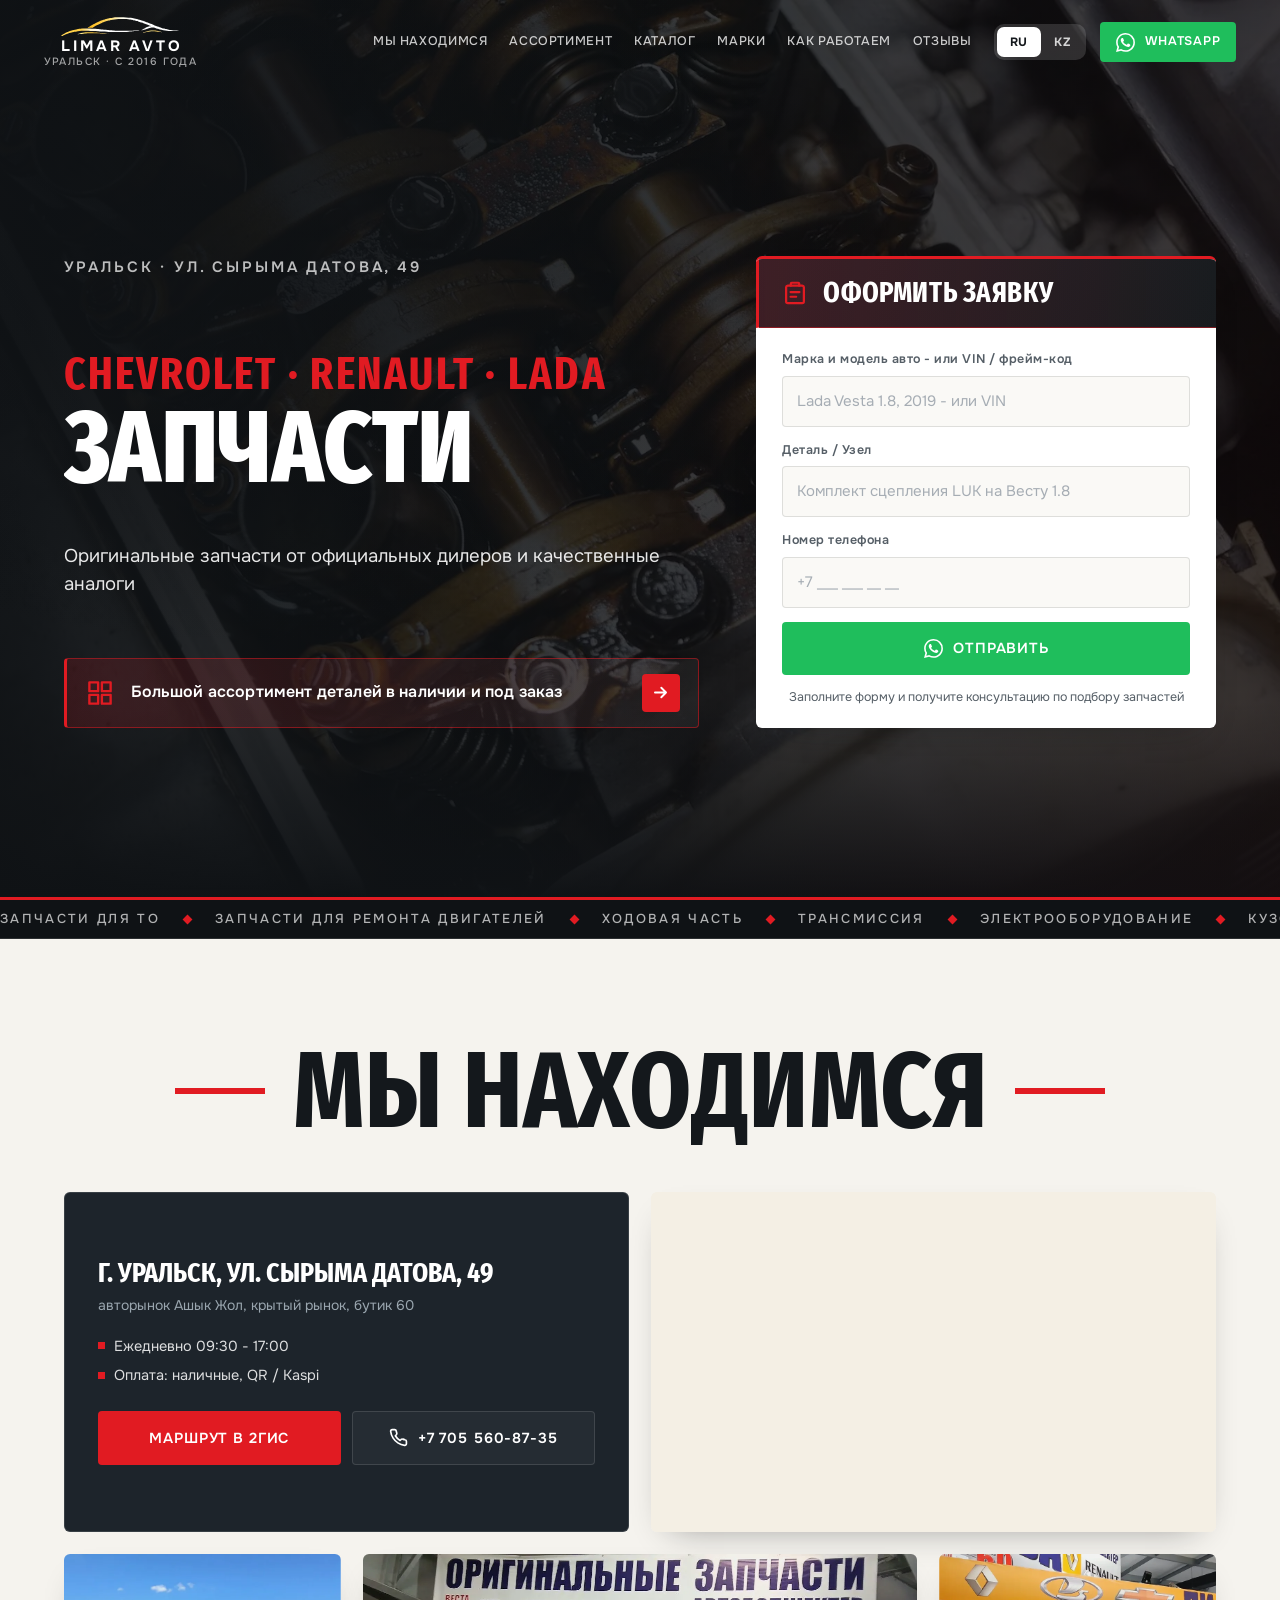
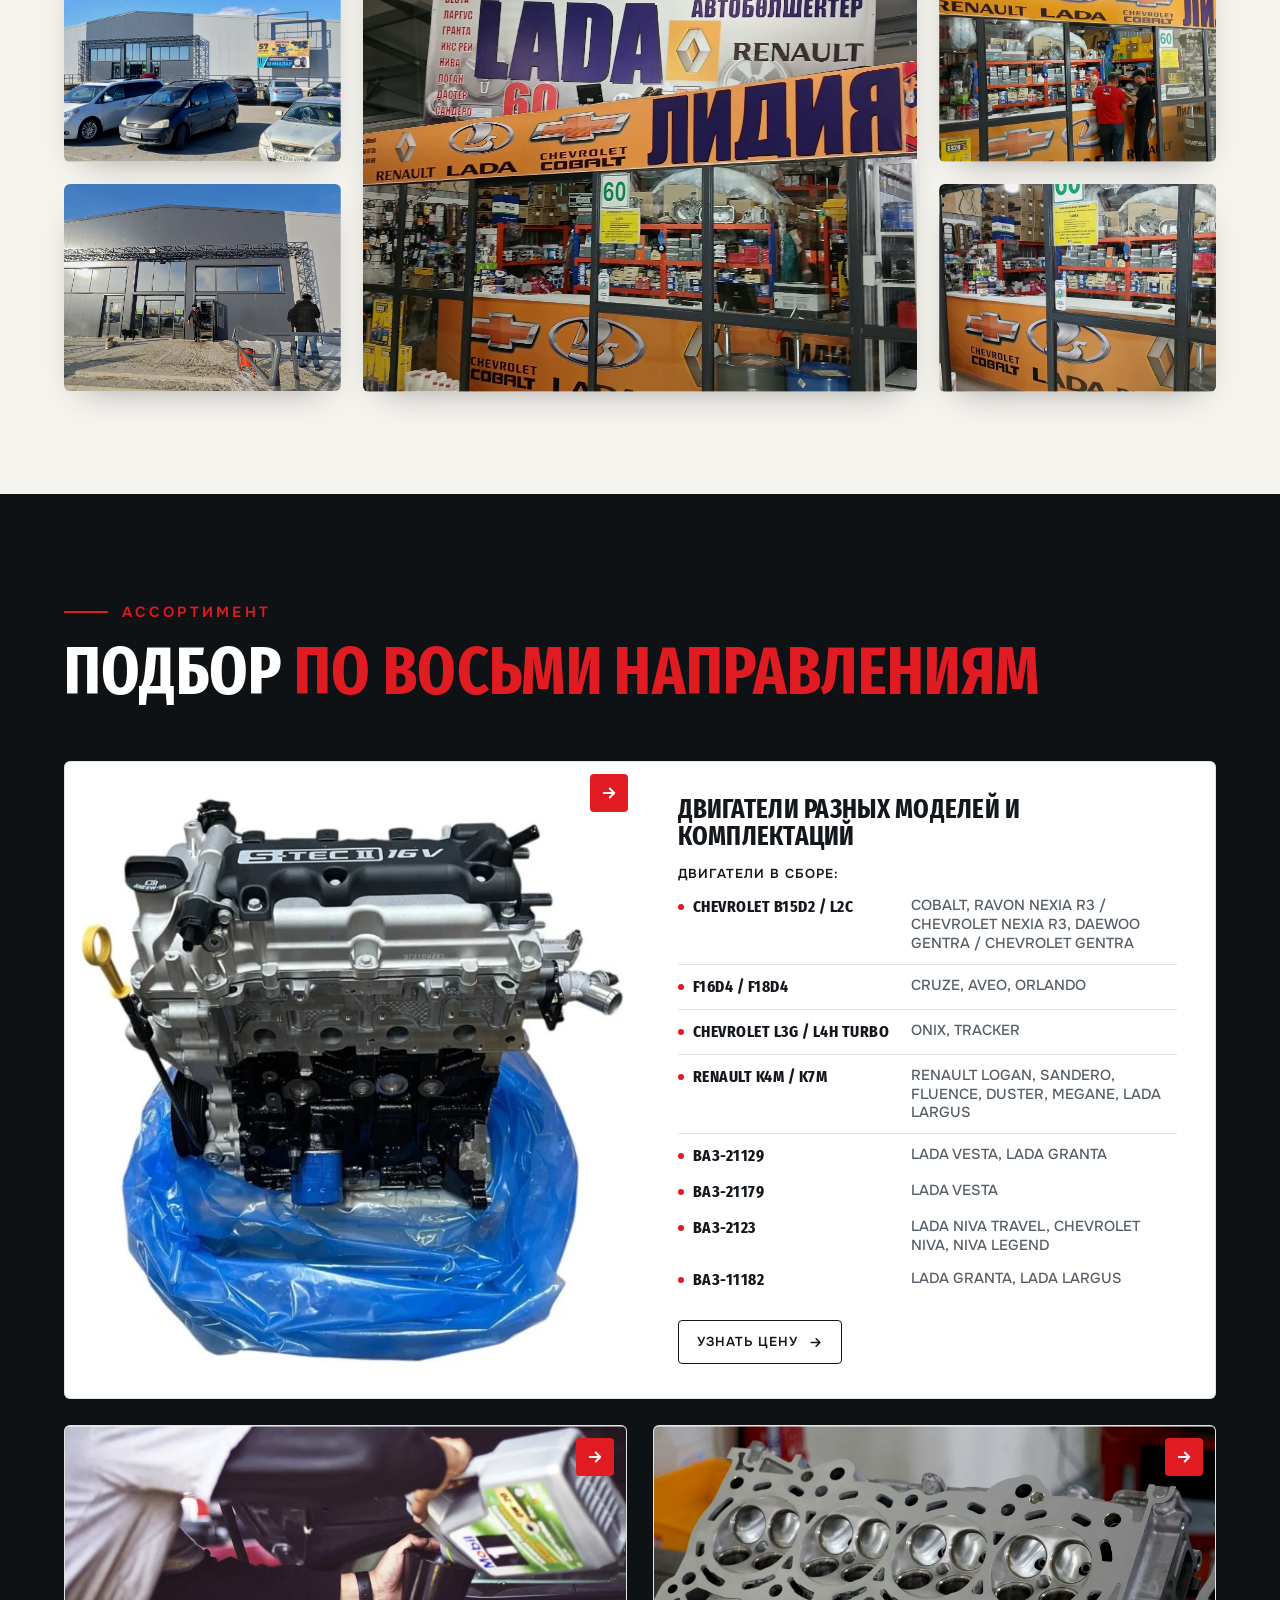
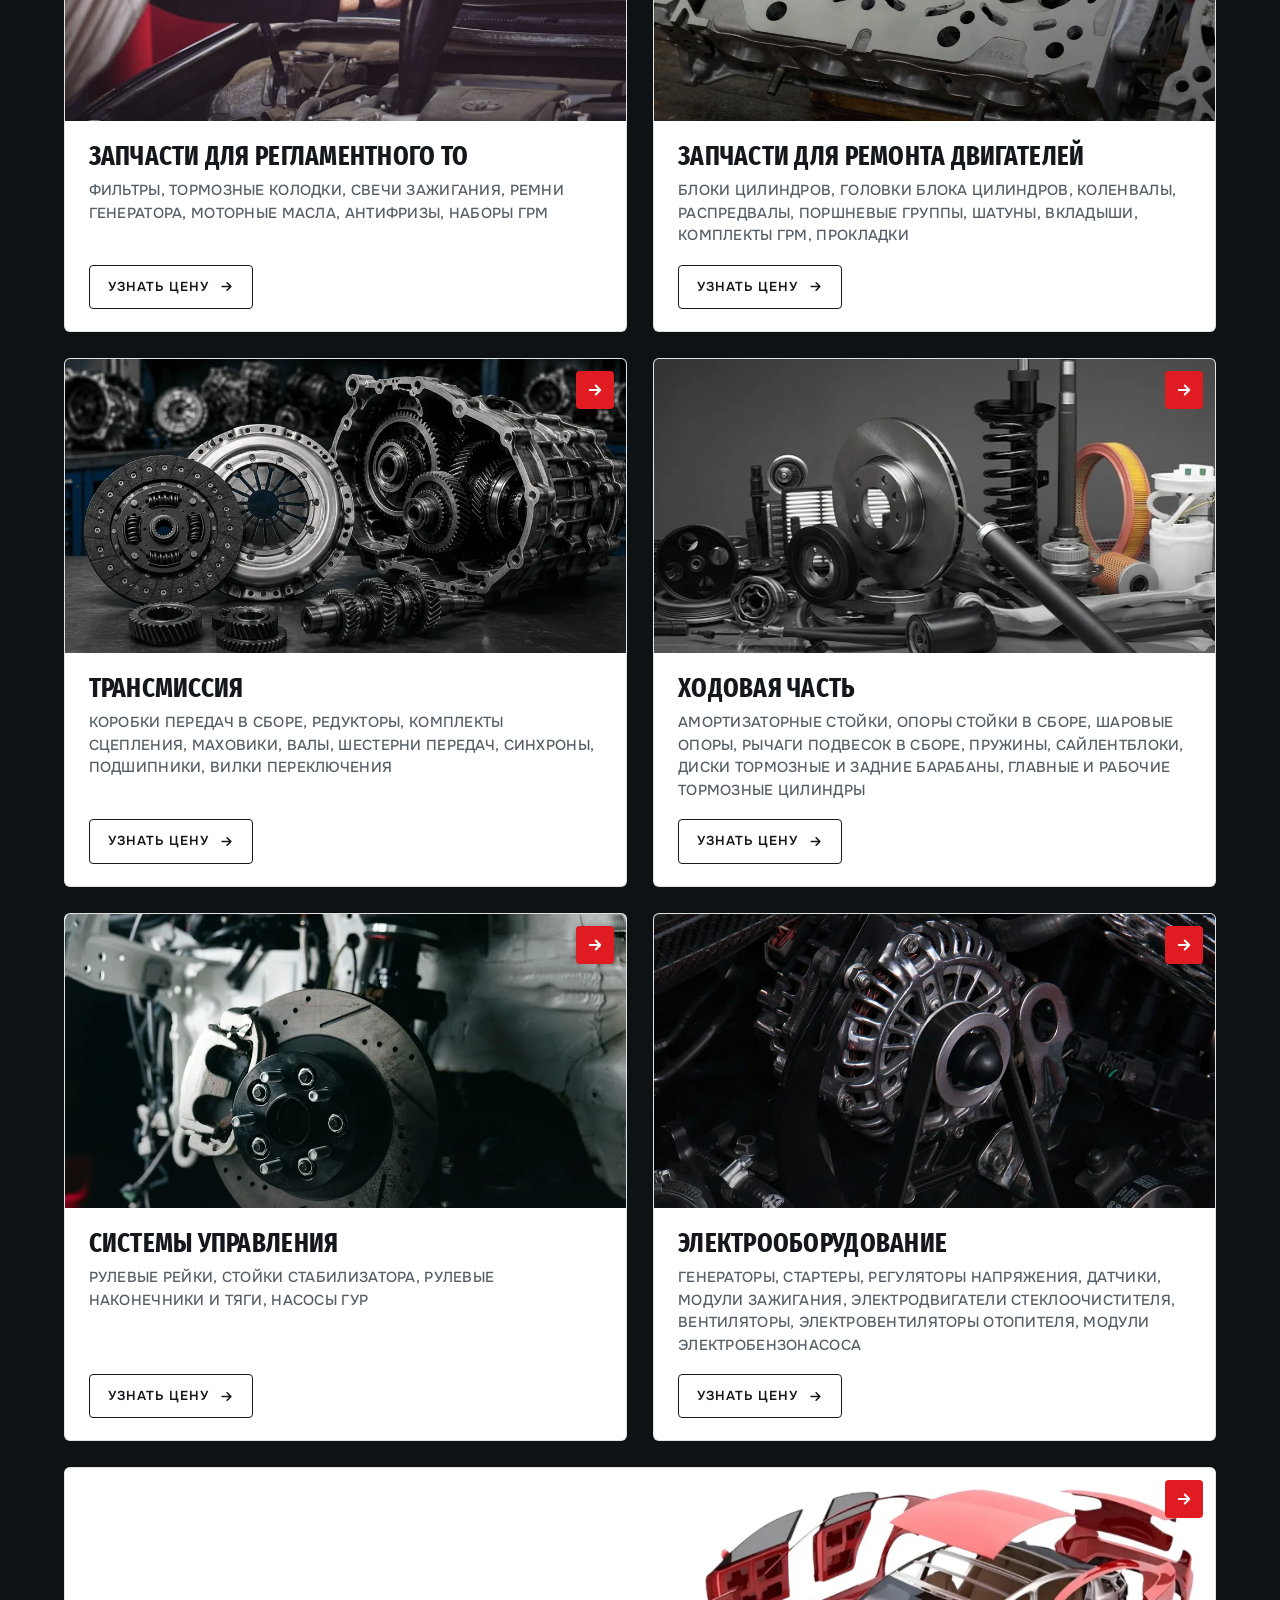
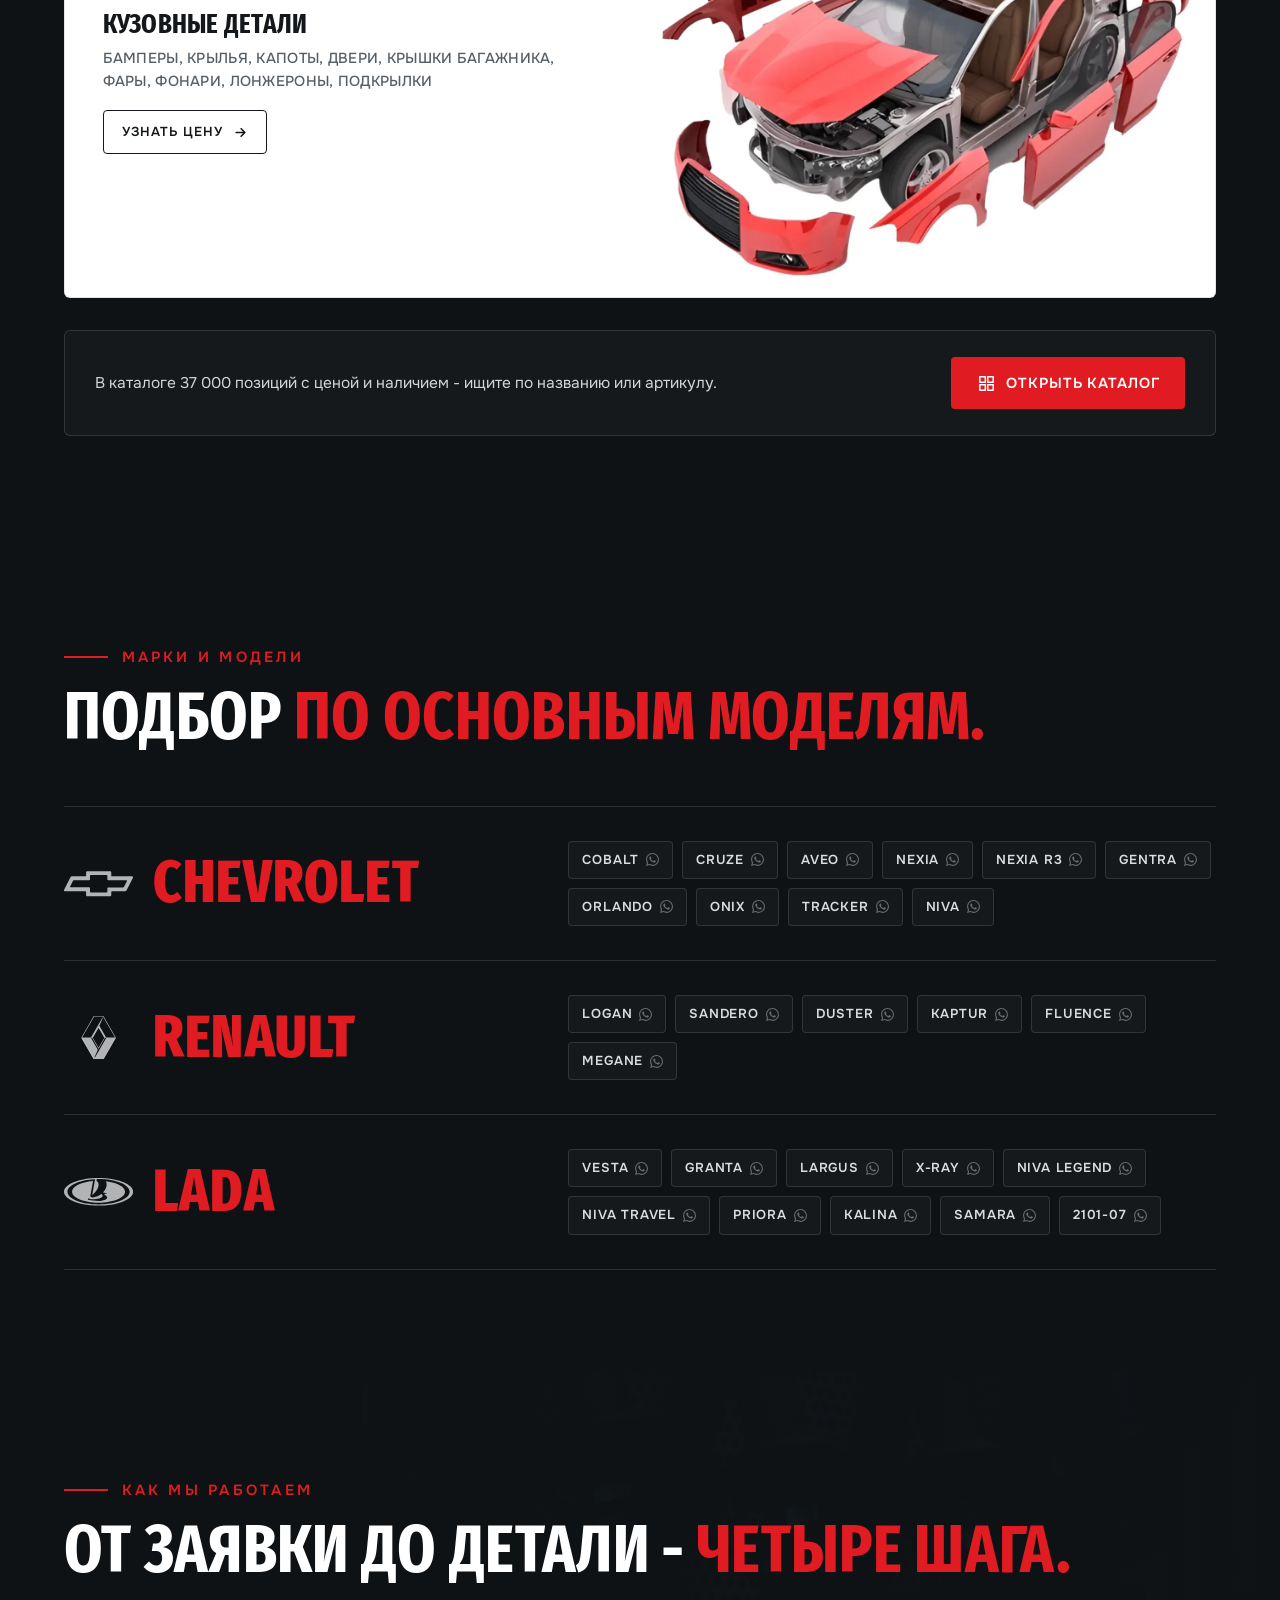
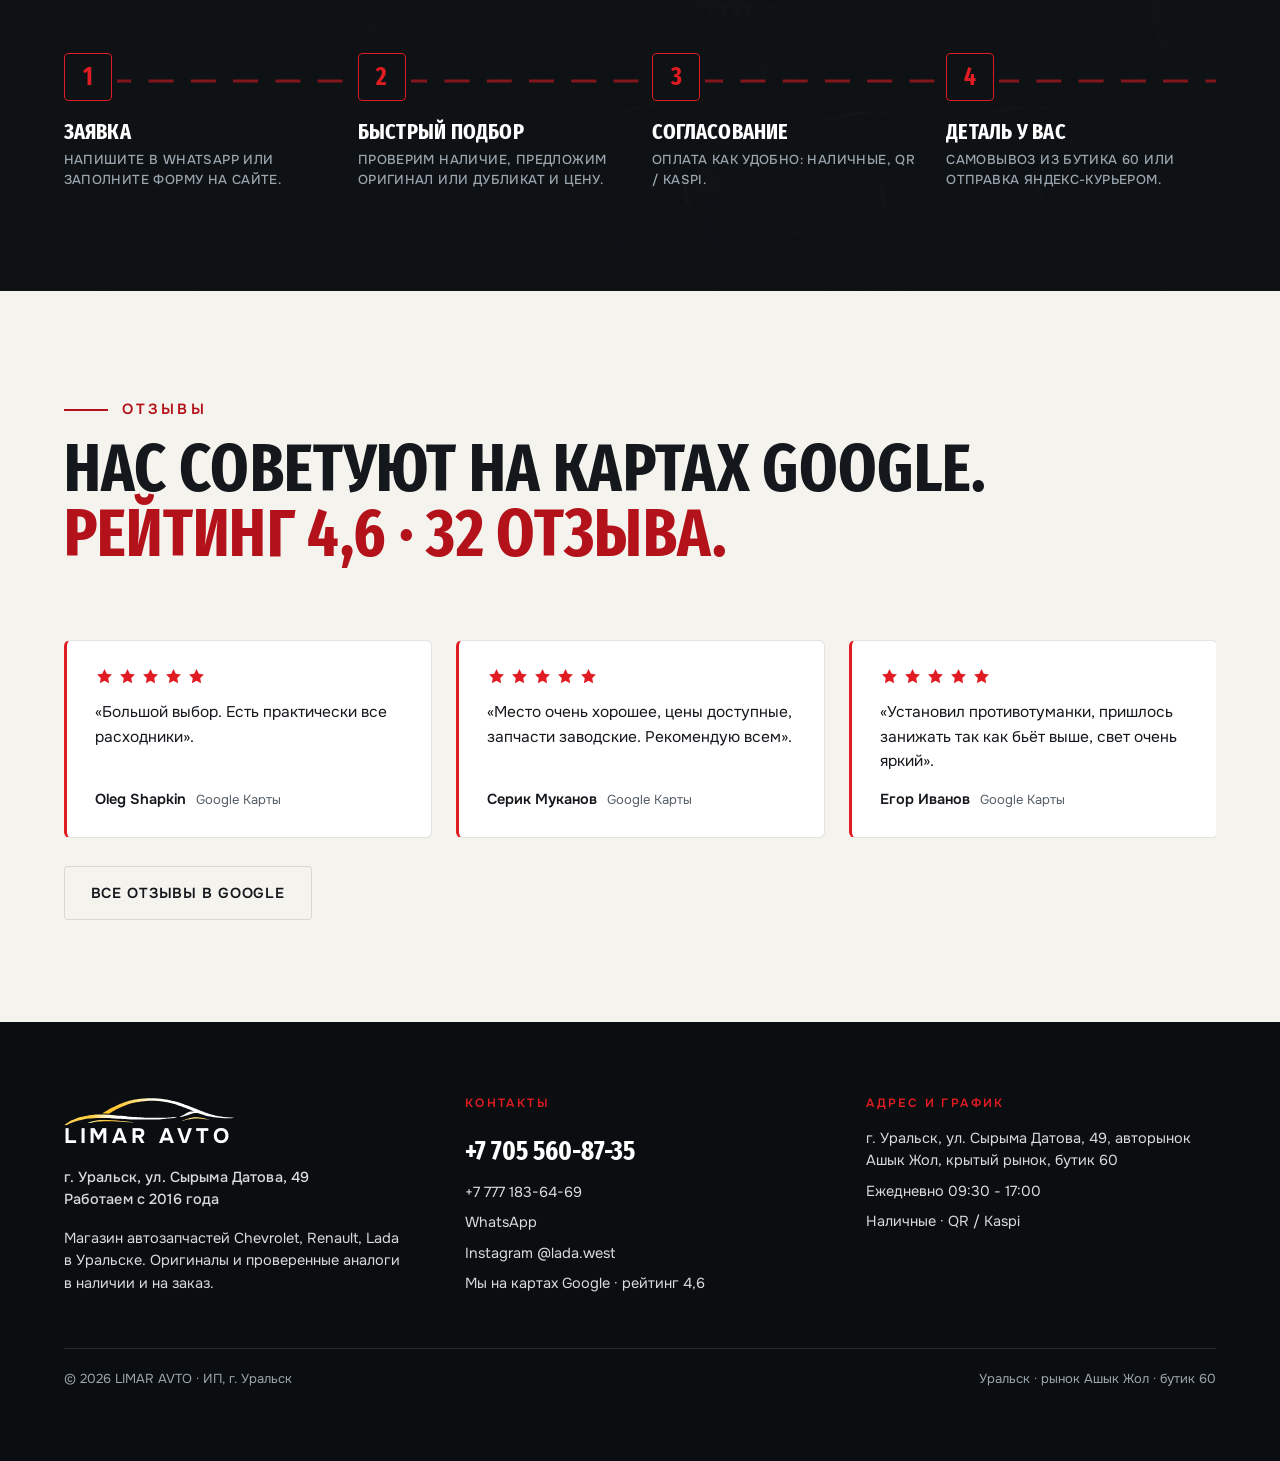
==== commit ab185481: "Каталог: если по фразе пусто, ищем по её началу В прайсе названия короткие («Колодка задняя»), а чел" ====
--- a/index.html
+++ b/index.html
@@ -27,7 +27,7 @@
 <link rel="preconnect" href="https://fonts.googleapis.com">
 <link rel="preconnect" href="https://fonts.gstatic.com" crossorigin>
 <link href="https://fonts.googleapis.com/css2?family=Fira+Sans+Extra+Condensed:wght@500;600;700;800&family=Onest:wght@400;500;600;700&display=swap" rel="stylesheet">
-<link rel="stylesheet" href="styles.css?v=20260922-4">
+<link rel="stylesheet" href="styles.css?v=20260922-5">
 <script type="application/ld+json">
 {"@context":"https://schema.org","@type":"AutoPartsStore","name":"LIMAR AVTO",
 "description":"Магазин автозапчастей Chevrolet, Renault, Lada в Уральске. Оригиналы и проверенные аналоги в наличии и на заказ.",
@@ -466,6 +466,6 @@
   <a class="dock-wa" href="https://wa.me/77055608735" target="_blank" rel="noopener"><svg class="i"><use href="#ic-wa"/></svg>WhatsApp</a>
 </div>
 
-<script src="script.js?v=20260922-4"></script>
+<script src="script.js?v=20260922-5"></script>
 </body>
 </html>
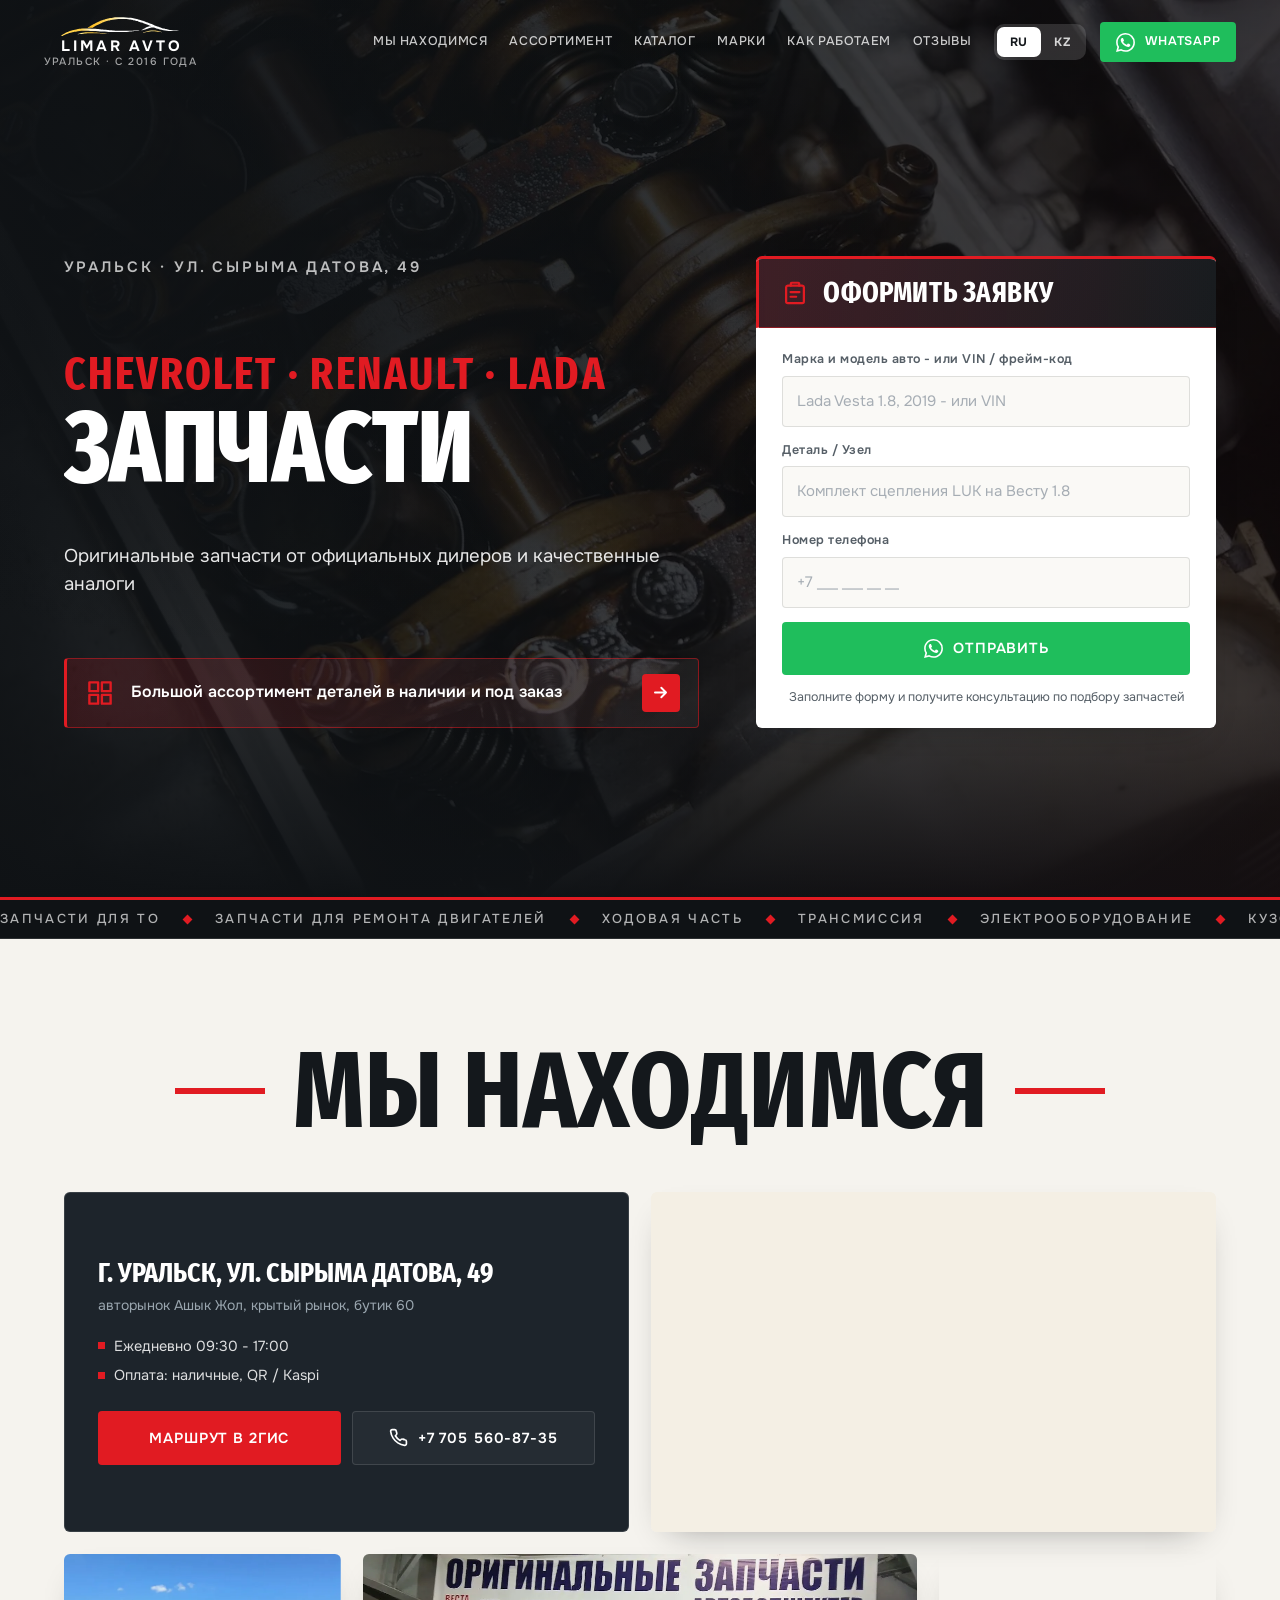
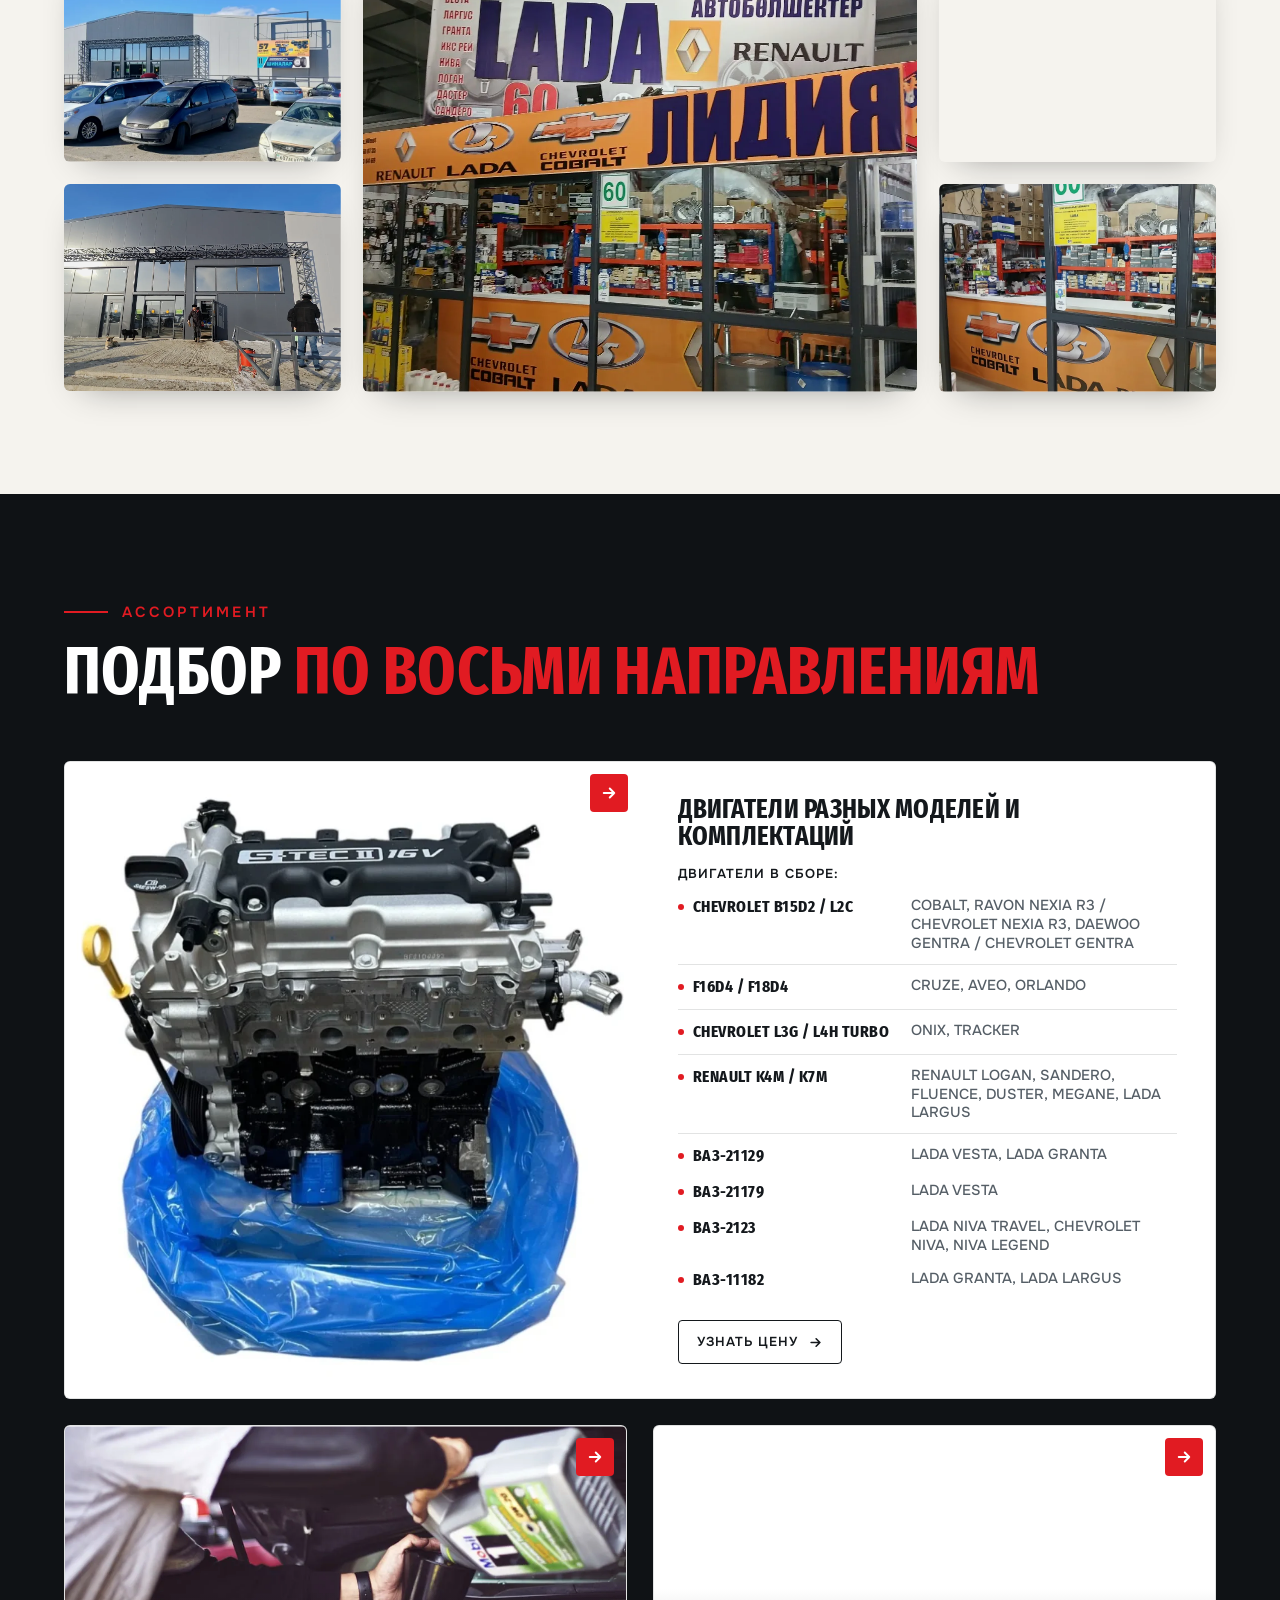
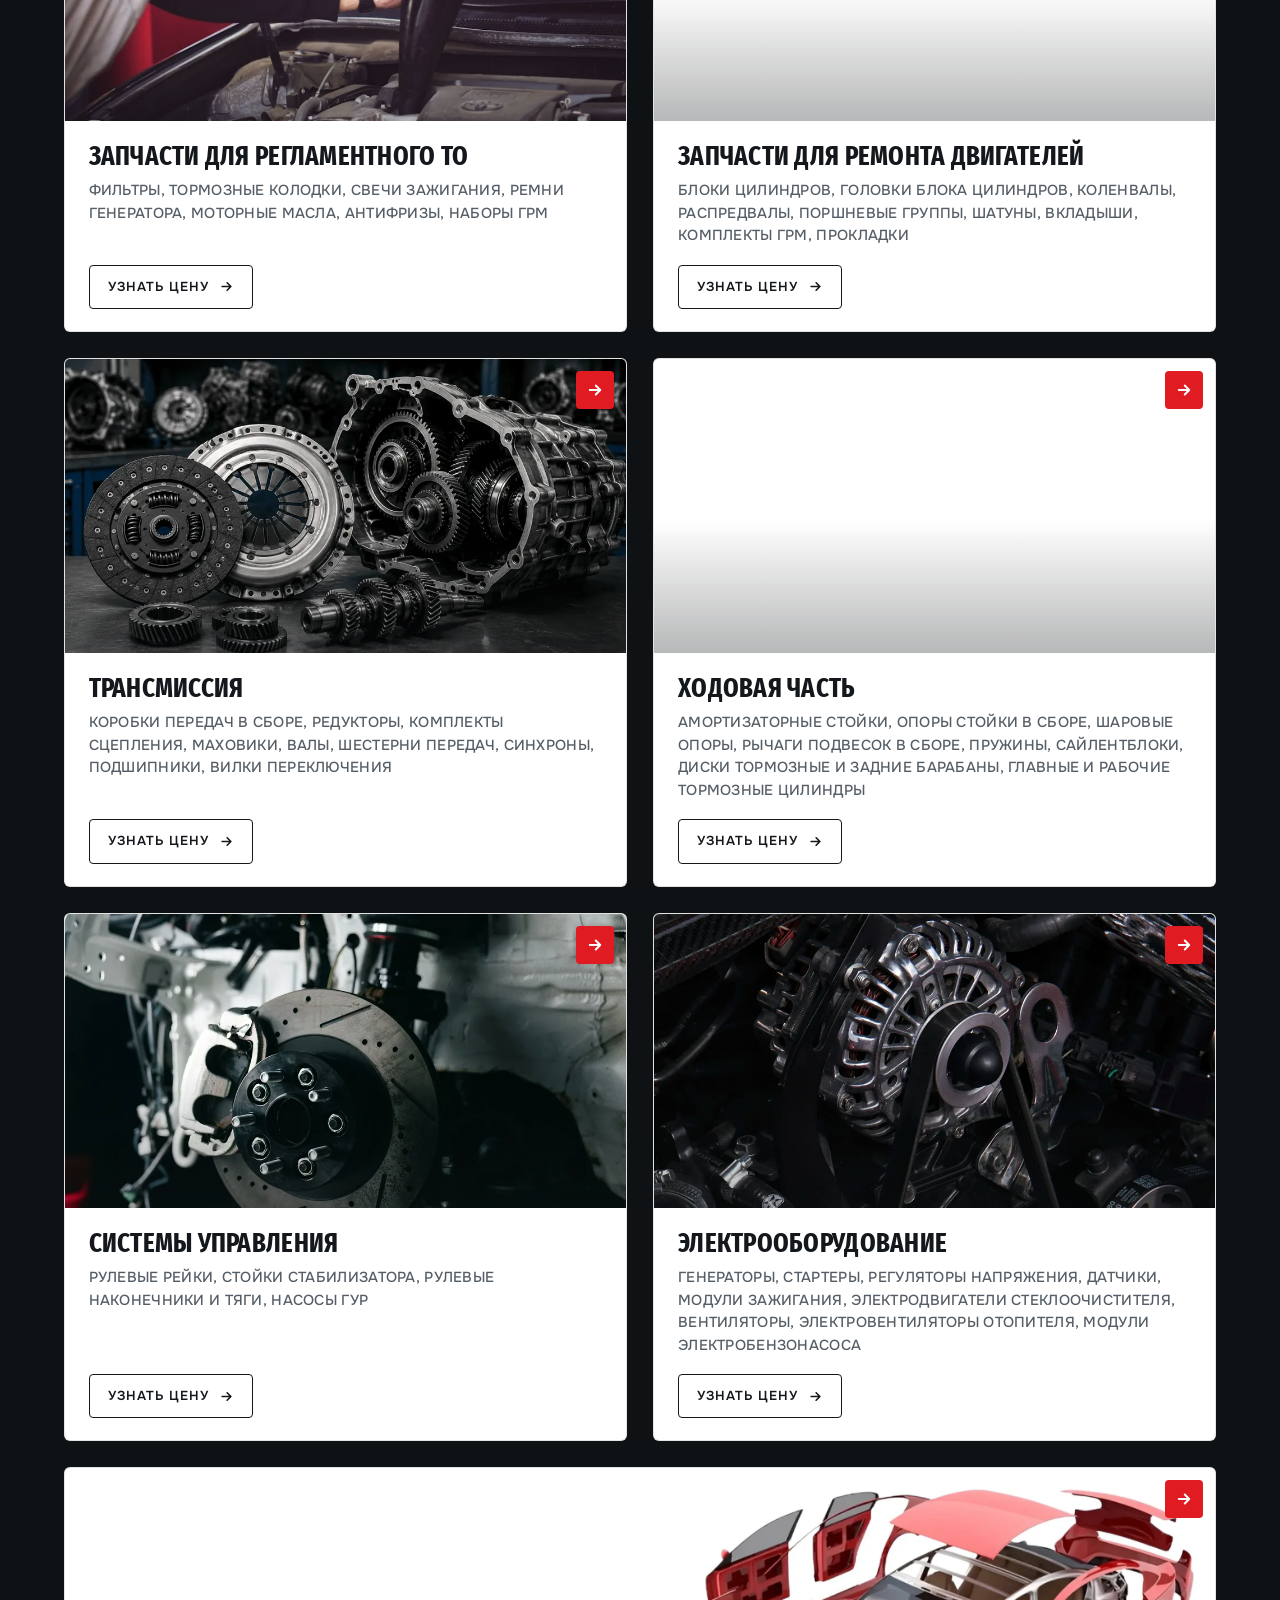
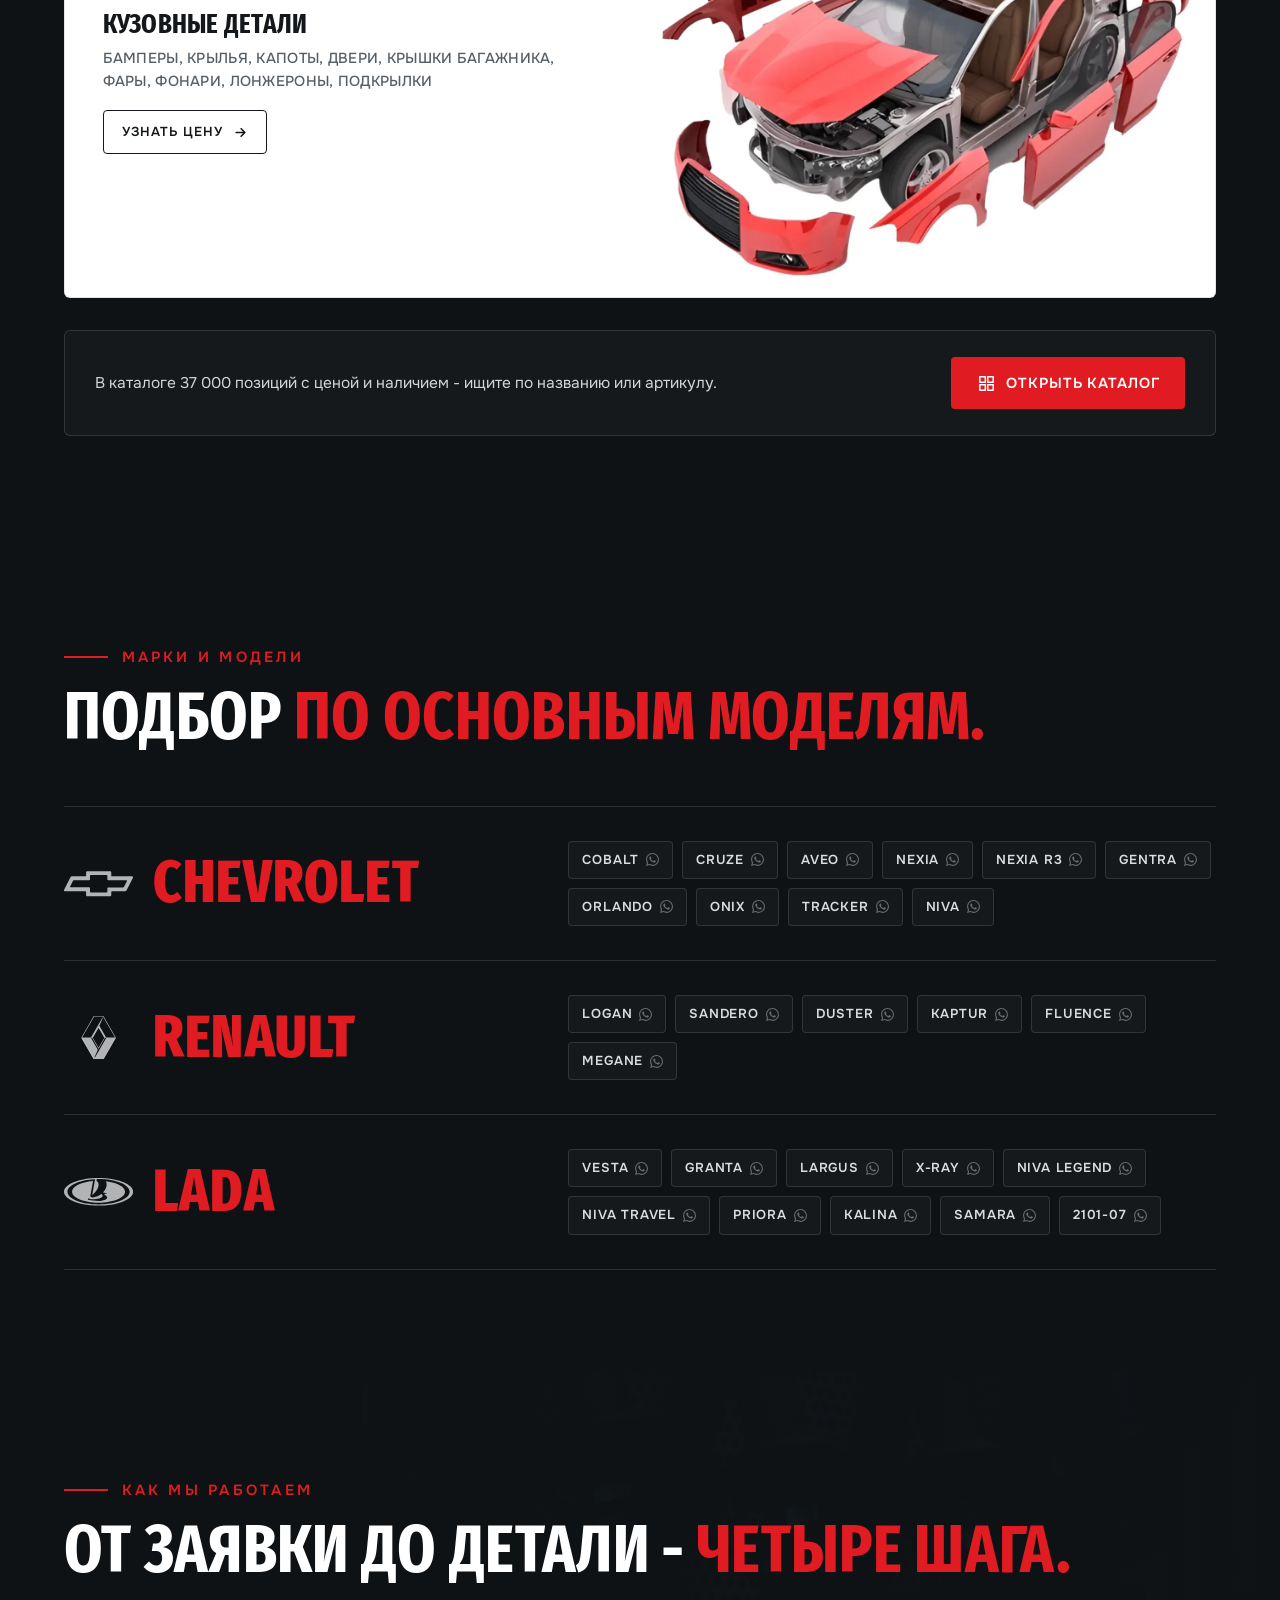
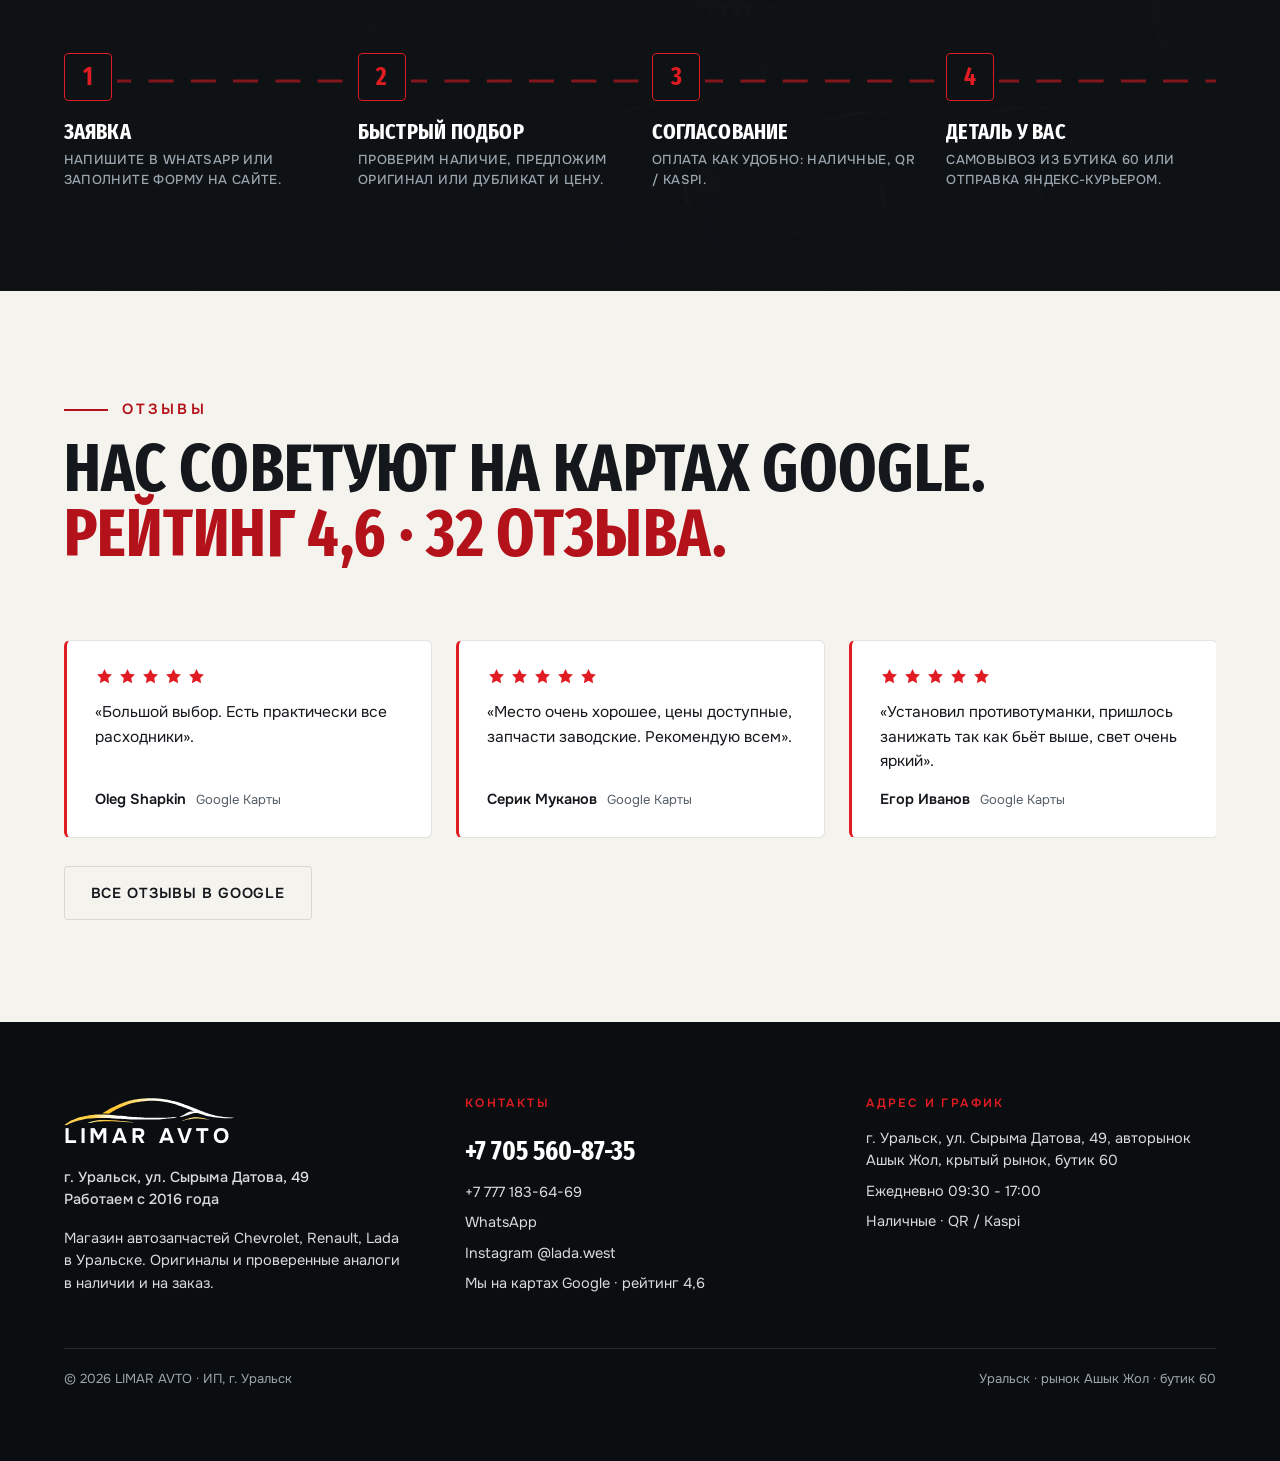
==== commit bd8e4b96: "Каталог: при пустой фразе сначала деталь + модель, потом деталь «колодки тормозные задние гранта» те" ====
--- a/index.html
+++ b/index.html
@@ -27,7 +27,7 @@
 <link rel="preconnect" href="https://fonts.googleapis.com">
 <link rel="preconnect" href="https://fonts.gstatic.com" crossorigin>
 <link href="https://fonts.googleapis.com/css2?family=Fira+Sans+Extra+Condensed:wght@500;600;700;800&family=Onest:wght@400;500;600;700&display=swap" rel="stylesheet">
-<link rel="stylesheet" href="styles.css?v=20260922-5">
+<link rel="stylesheet" href="styles.css?v=20260922-6">
 <script type="application/ld+json">
 {"@context":"https://schema.org","@type":"AutoPartsStore","name":"LIMAR AVTO",
 "description":"Магазин автозапчастей Chevrolet, Renault, Lada в Уральске. Оригиналы и проверенные аналоги в наличии и на заказ.",
@@ -466,6 +466,6 @@
   <a class="dock-wa" href="https://wa.me/77055608735" target="_blank" rel="noopener"><svg class="i"><use href="#ic-wa"/></svg>WhatsApp</a>
 </div>
 
-<script src="script.js?v=20260922-5"></script>
+<script src="script.js?v=20260922-6"></script>
 </body>
 </html>
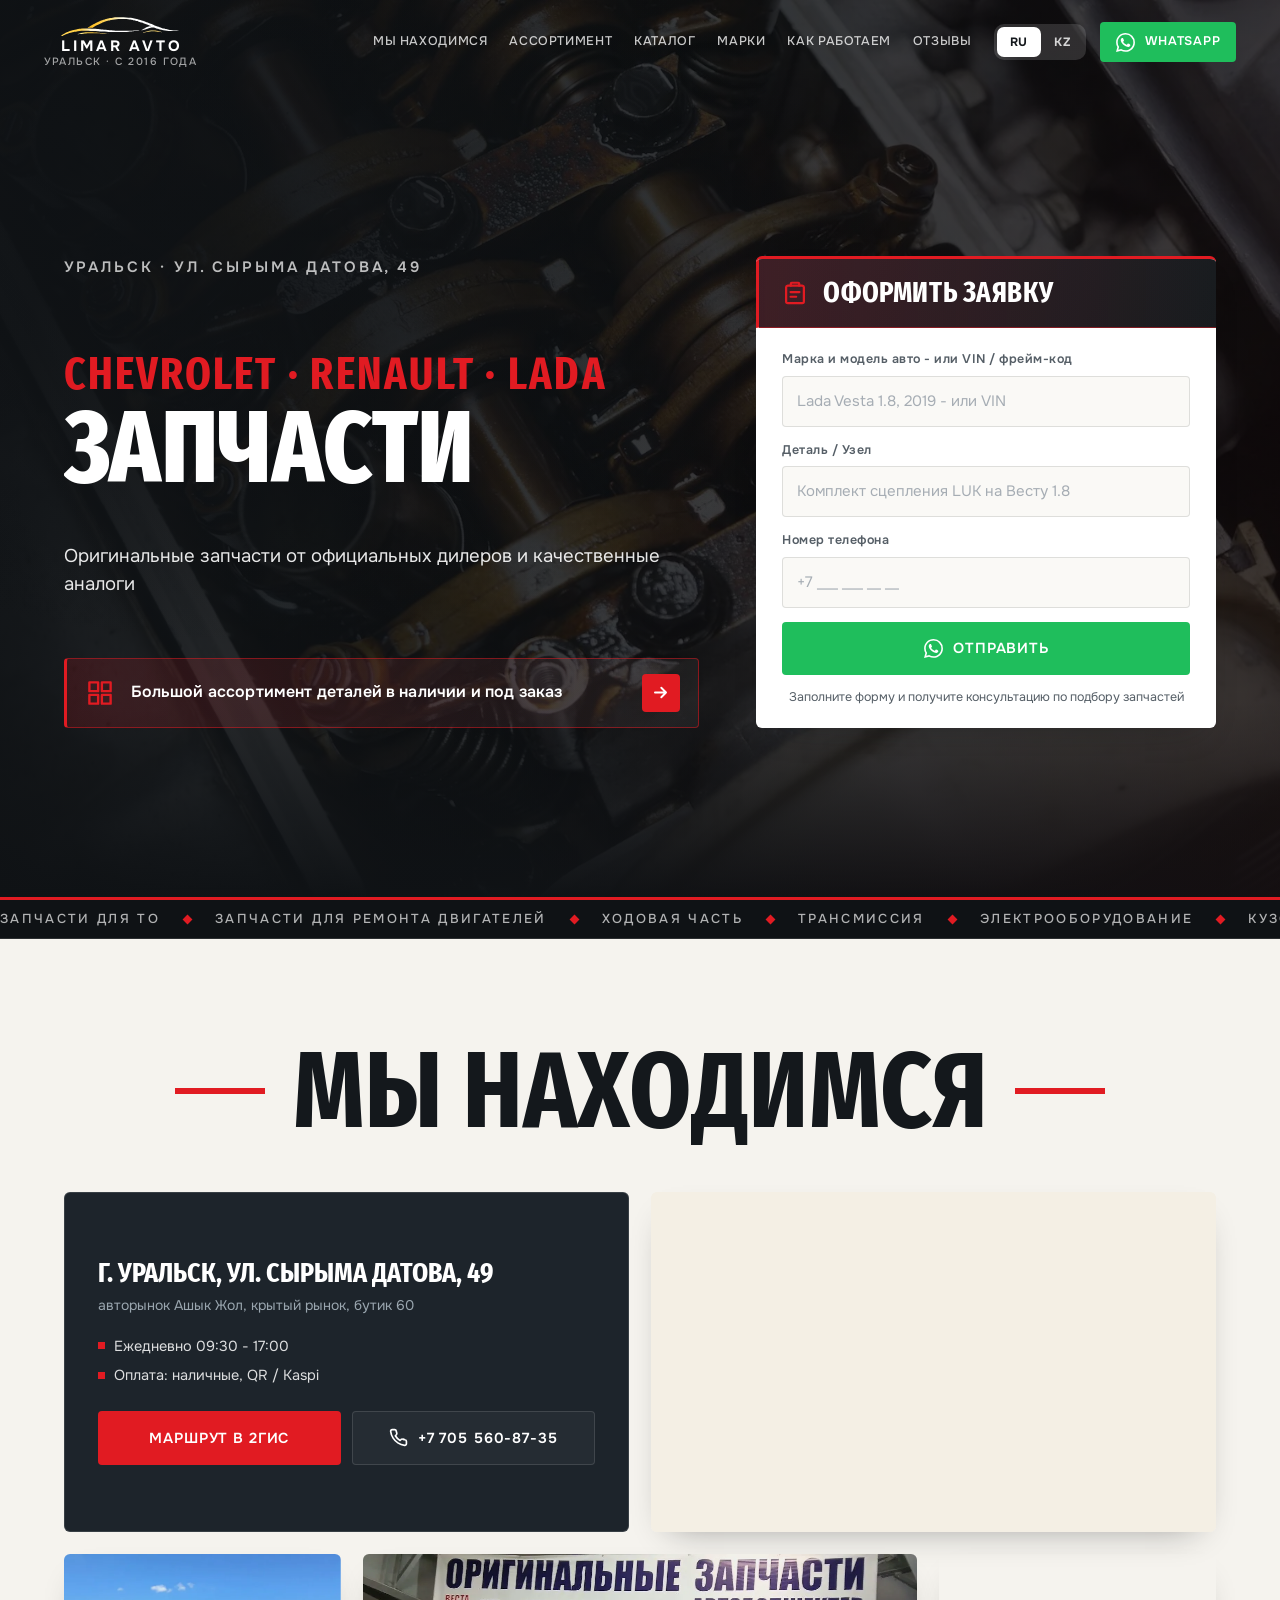
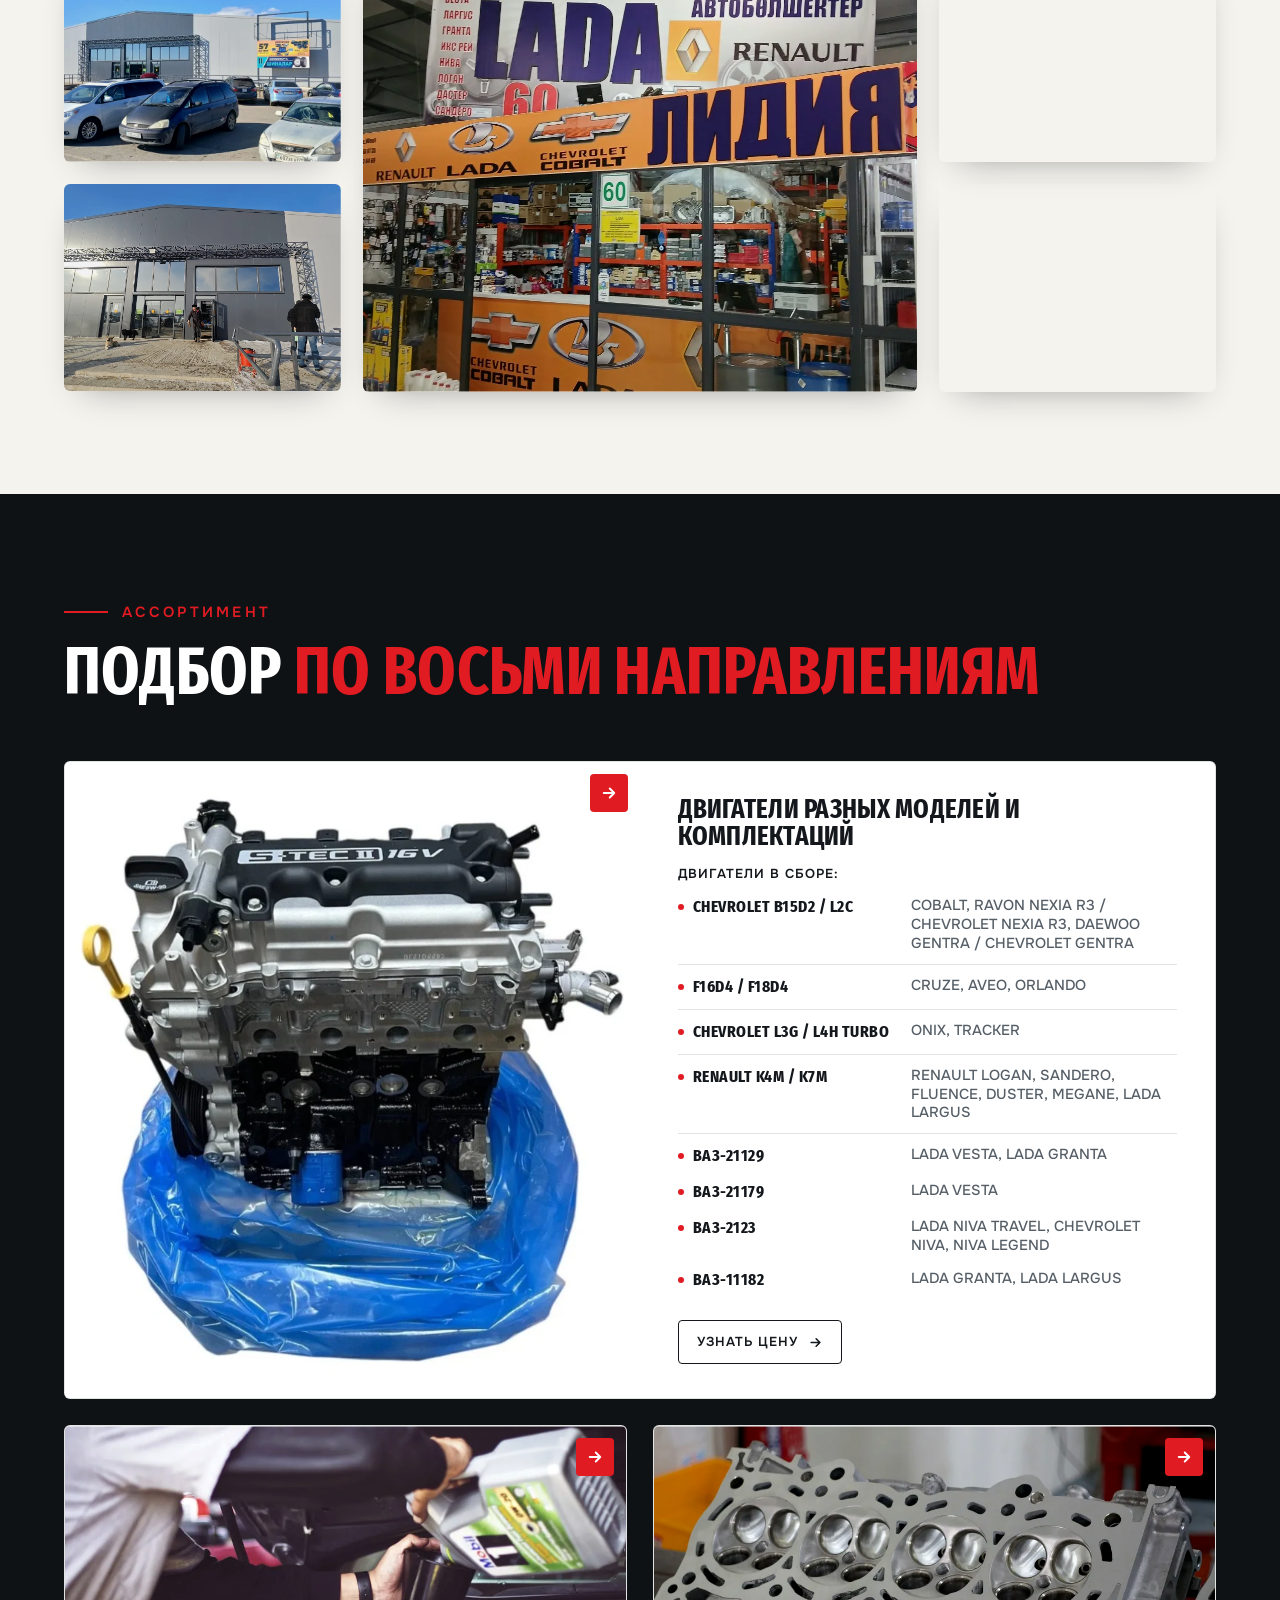
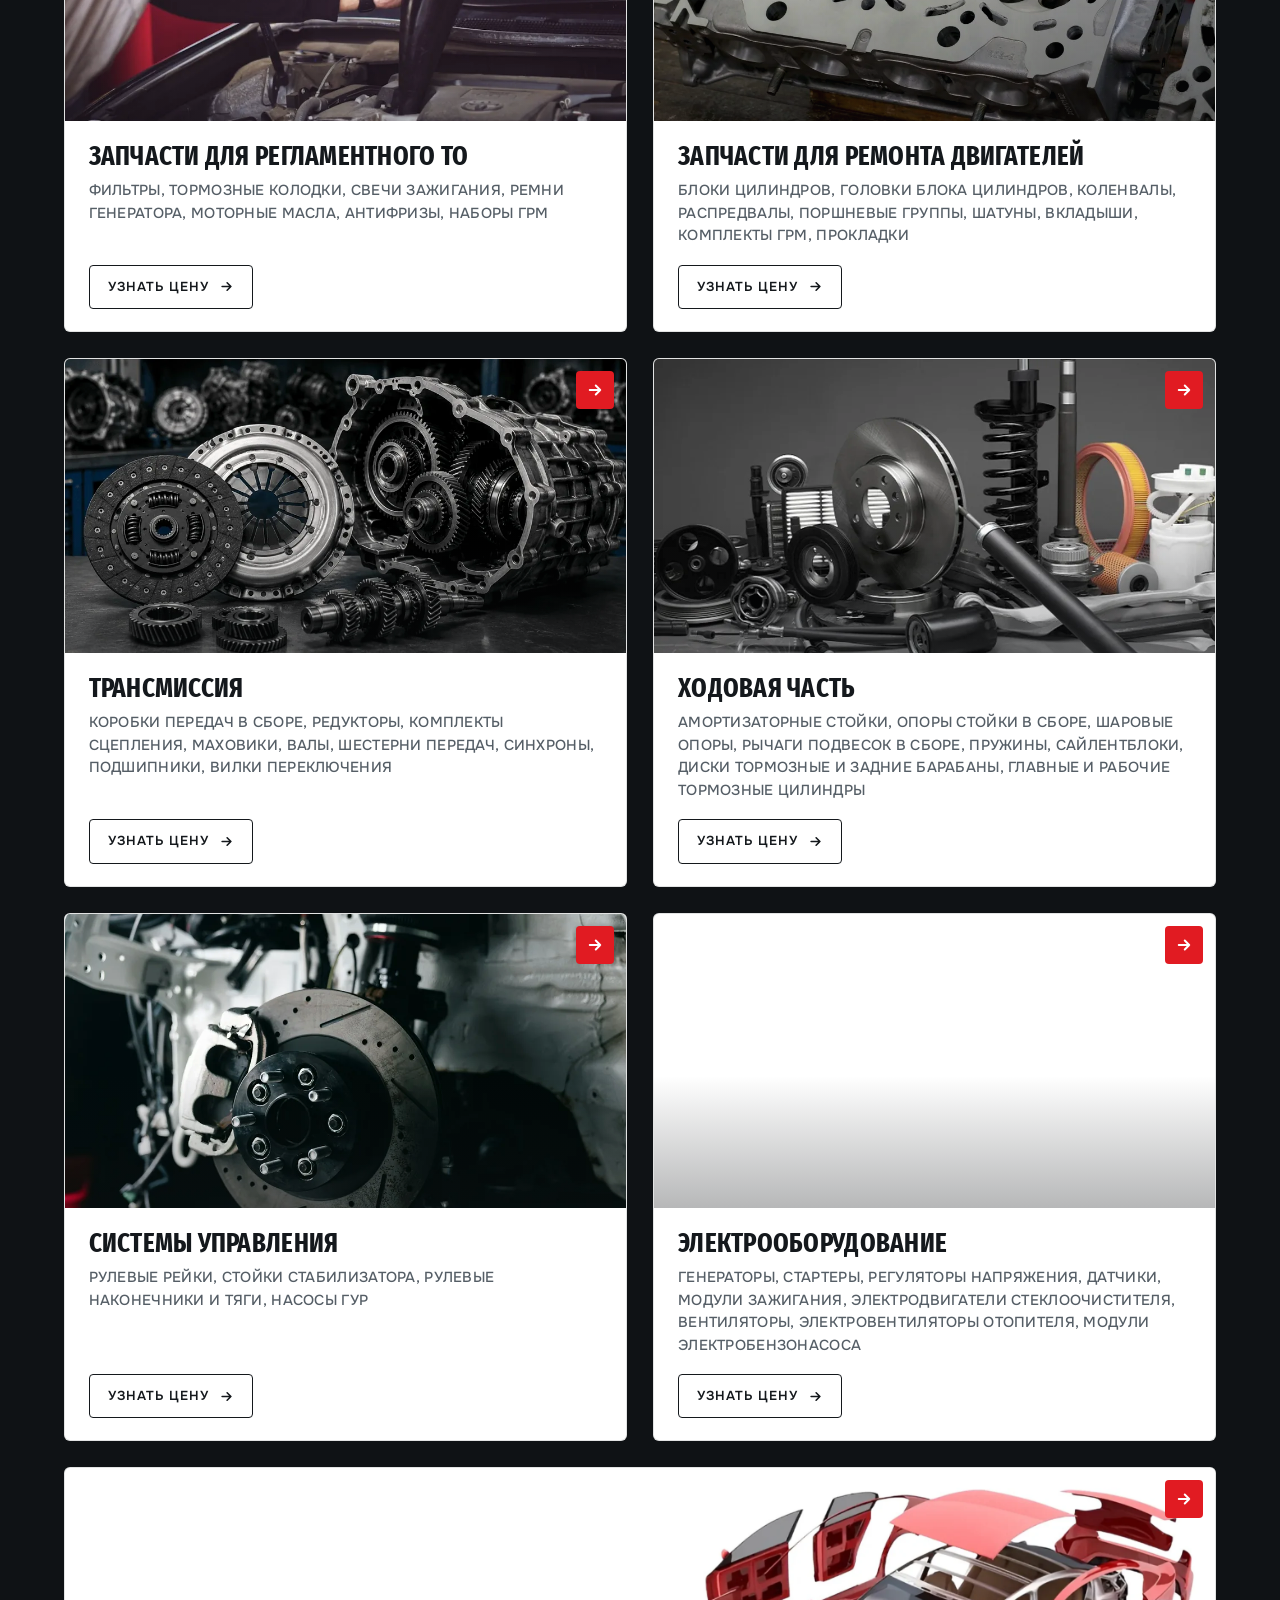
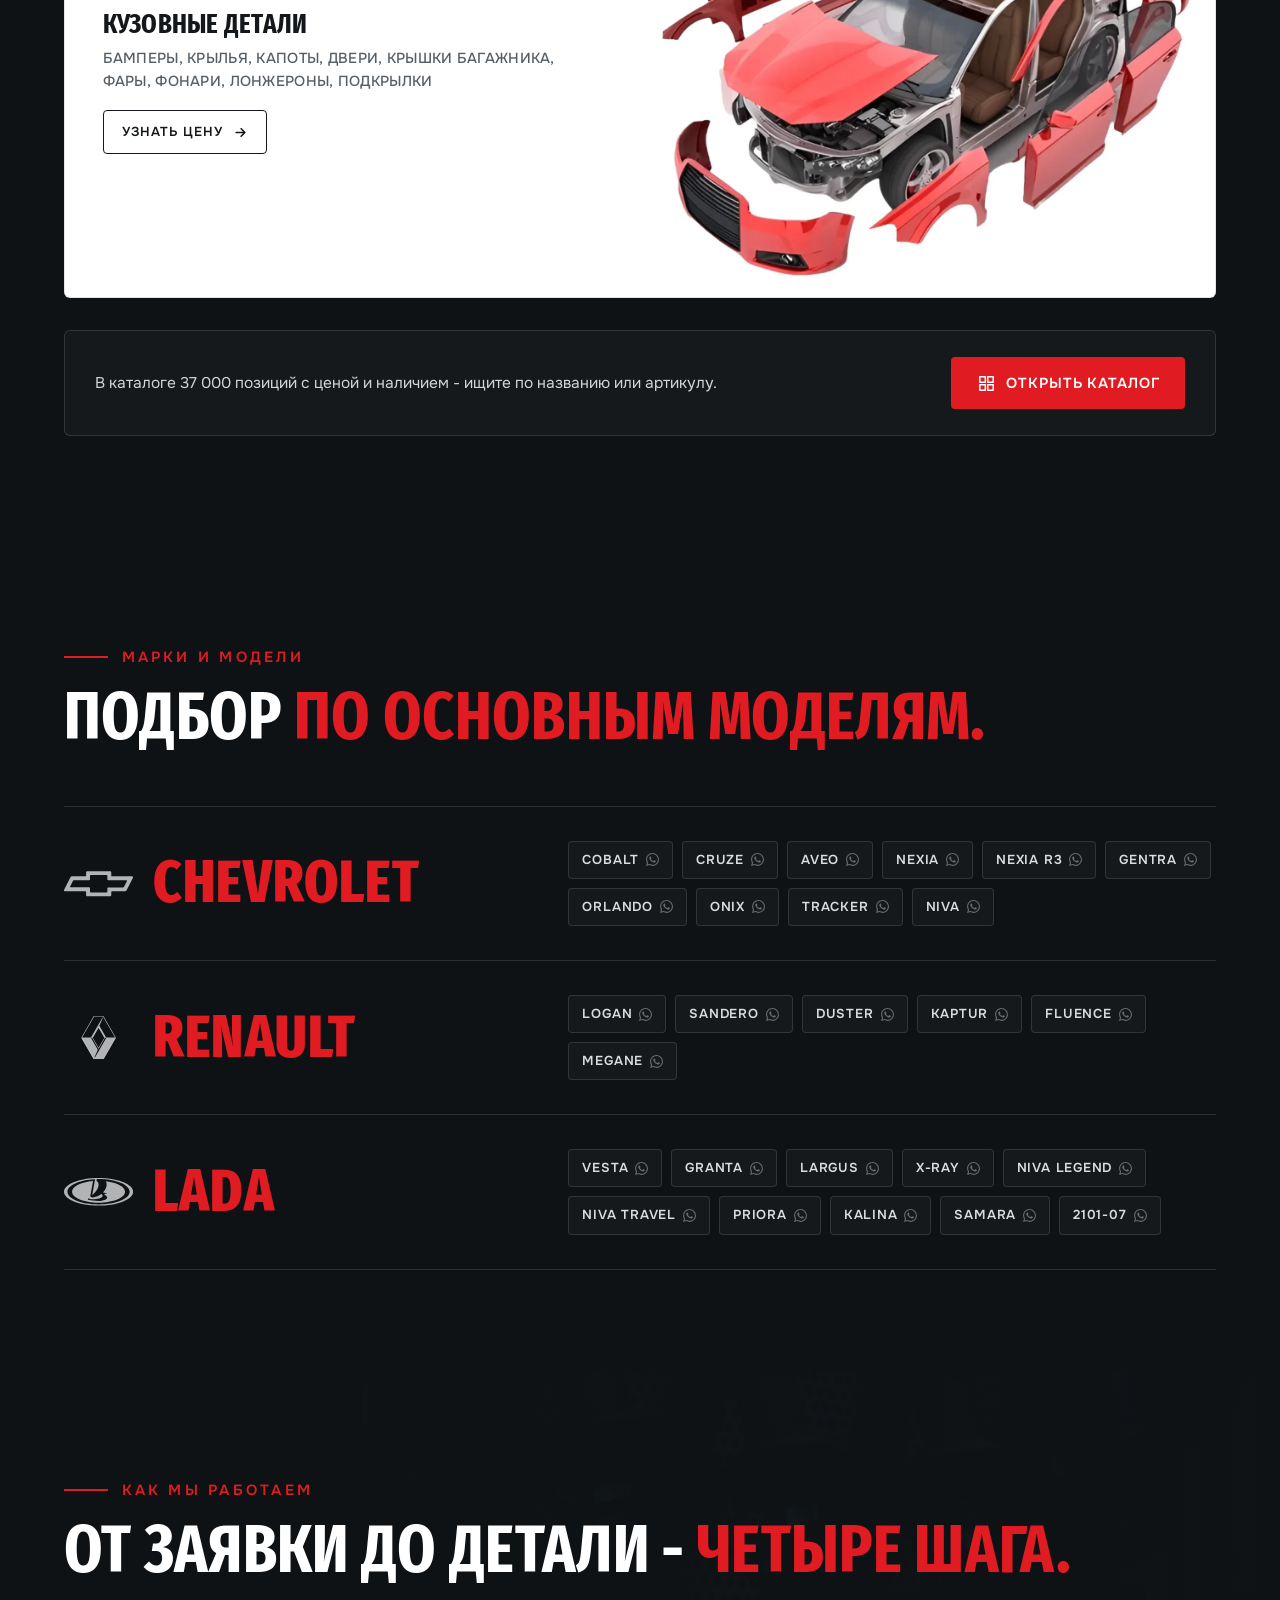
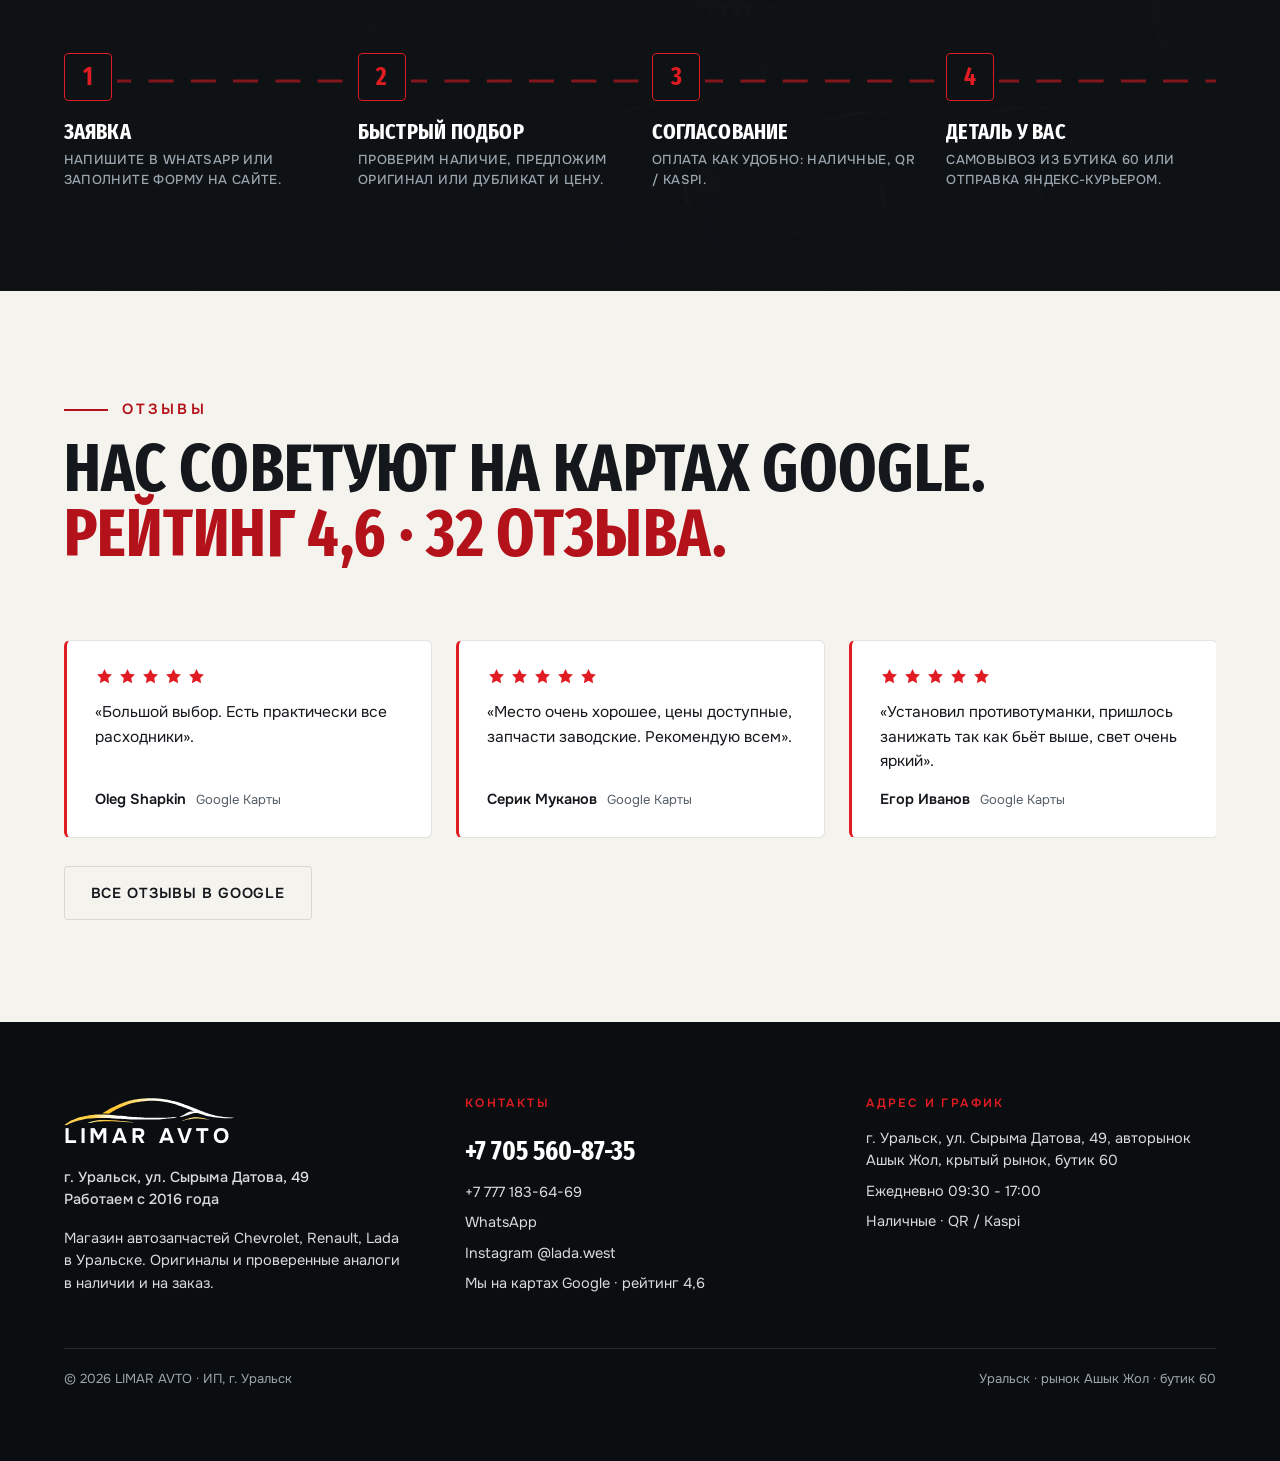
==== commit d6ce32df: "Каталог: девять разделов от клиента вместо частых запросов Раздел - фильтр по товарной группе, склад" ====
--- a/index.html
+++ b/index.html
@@ -27,7 +27,7 @@
 <link rel="preconnect" href="https://fonts.googleapis.com">
 <link rel="preconnect" href="https://fonts.gstatic.com" crossorigin>
 <link href="https://fonts.googleapis.com/css2?family=Fira+Sans+Extra+Condensed:wght@500;600;700;800&family=Onest:wght@400;500;600;700&display=swap" rel="stylesheet">
-<link rel="stylesheet" href="styles.css?v=20260922-6">
+<link rel="stylesheet" href="styles.css?v=20260922-7">
 <script type="application/ld+json">
 {"@context":"https://schema.org","@type":"AutoPartsStore","name":"LIMAR AVTO",
 "description":"Магазин автозапчастей Chevrolet, Renault, Lada в Уральске. Оригиналы и проверенные аналоги в наличии и на заказ.",
@@ -466,6 +466,6 @@
   <a class="dock-wa" href="https://wa.me/77055608735" target="_blank" rel="noopener"><svg class="i"><use href="#ic-wa"/></svg>WhatsApp</a>
 </div>
 
-<script src="script.js?v=20260922-6"></script>
+<script src="script.js?v=20260922-7"></script>
 </body>
 </html>
--- a/styles.css
+++ b/styles.css
@@ -677,13 +677,25 @@
 .kclear[hidden]{display:none}
 .ksearch .btn-p{flex:none}
 
-.kquick{display:flex;flex-wrap:wrap;gap:9px;margin-top:16px}
-.kquick button{
-  font-family:var(--ui);font-weight:500;font-size:13px;letter-spacing:.02em;cursor:pointer;
-  border:1px solid var(--line-d);border-radius:var(--rad-s);padding:8px 13px;
+/* Разделы каталога: кнопка включает товарную группу и работает вместе
+   с поиском, маркой и галочкой наличия. Повторный клик - выключает. */
+.ksecs{display:flex;flex-wrap:wrap;align-items:center;gap:9px;margin-top:18px}
+.ksecs-t{
+  font-family:var(--ui);font-weight:600;font-size:12px;letter-spacing:.14em;text-transform:uppercase;
+  color:rgba(255,255,255,.4);margin-right:3px;
+}
+.ksecs button{
+  font-family:var(--ui);font-weight:600;font-size:12.5px;letter-spacing:.05em;text-transform:uppercase;cursor:pointer;
+  border:1px solid var(--line-d);border-radius:var(--rad-s);padding:9px 14px;
   color:rgba(255,255,255,.8);background:rgba(255,255,255,.03);transition:border-color .25s,color .25s,background .25s;
 }
-.kquick button:hover{border-color:var(--red);color:var(--red);background:rgba(225,27,34,.08)}
+.ksecs button:hover{border-color:var(--red);color:#fff;background:rgba(225,27,34,.12)}
+.ksecs button.is-active{border-color:var(--red);color:#fff;background:rgba(225,27,34,.22)}
+@media (max-width:560px){
+  .ksecs{gap:7px}
+  .ksecs-t{width:100%;margin:0 0 -1px}
+  .ksecs button{font-size:11.5px;letter-spacing:.04em;padding:8px 11px}
+}
 
 .kfilters{display:flex;flex-wrap:wrap;align-items:center;gap:16px 22px;margin-top:22px}
 .kseg{display:flex;gap:4px;background:rgba(255,255,255,.06);border-radius:13px;padding:4px}
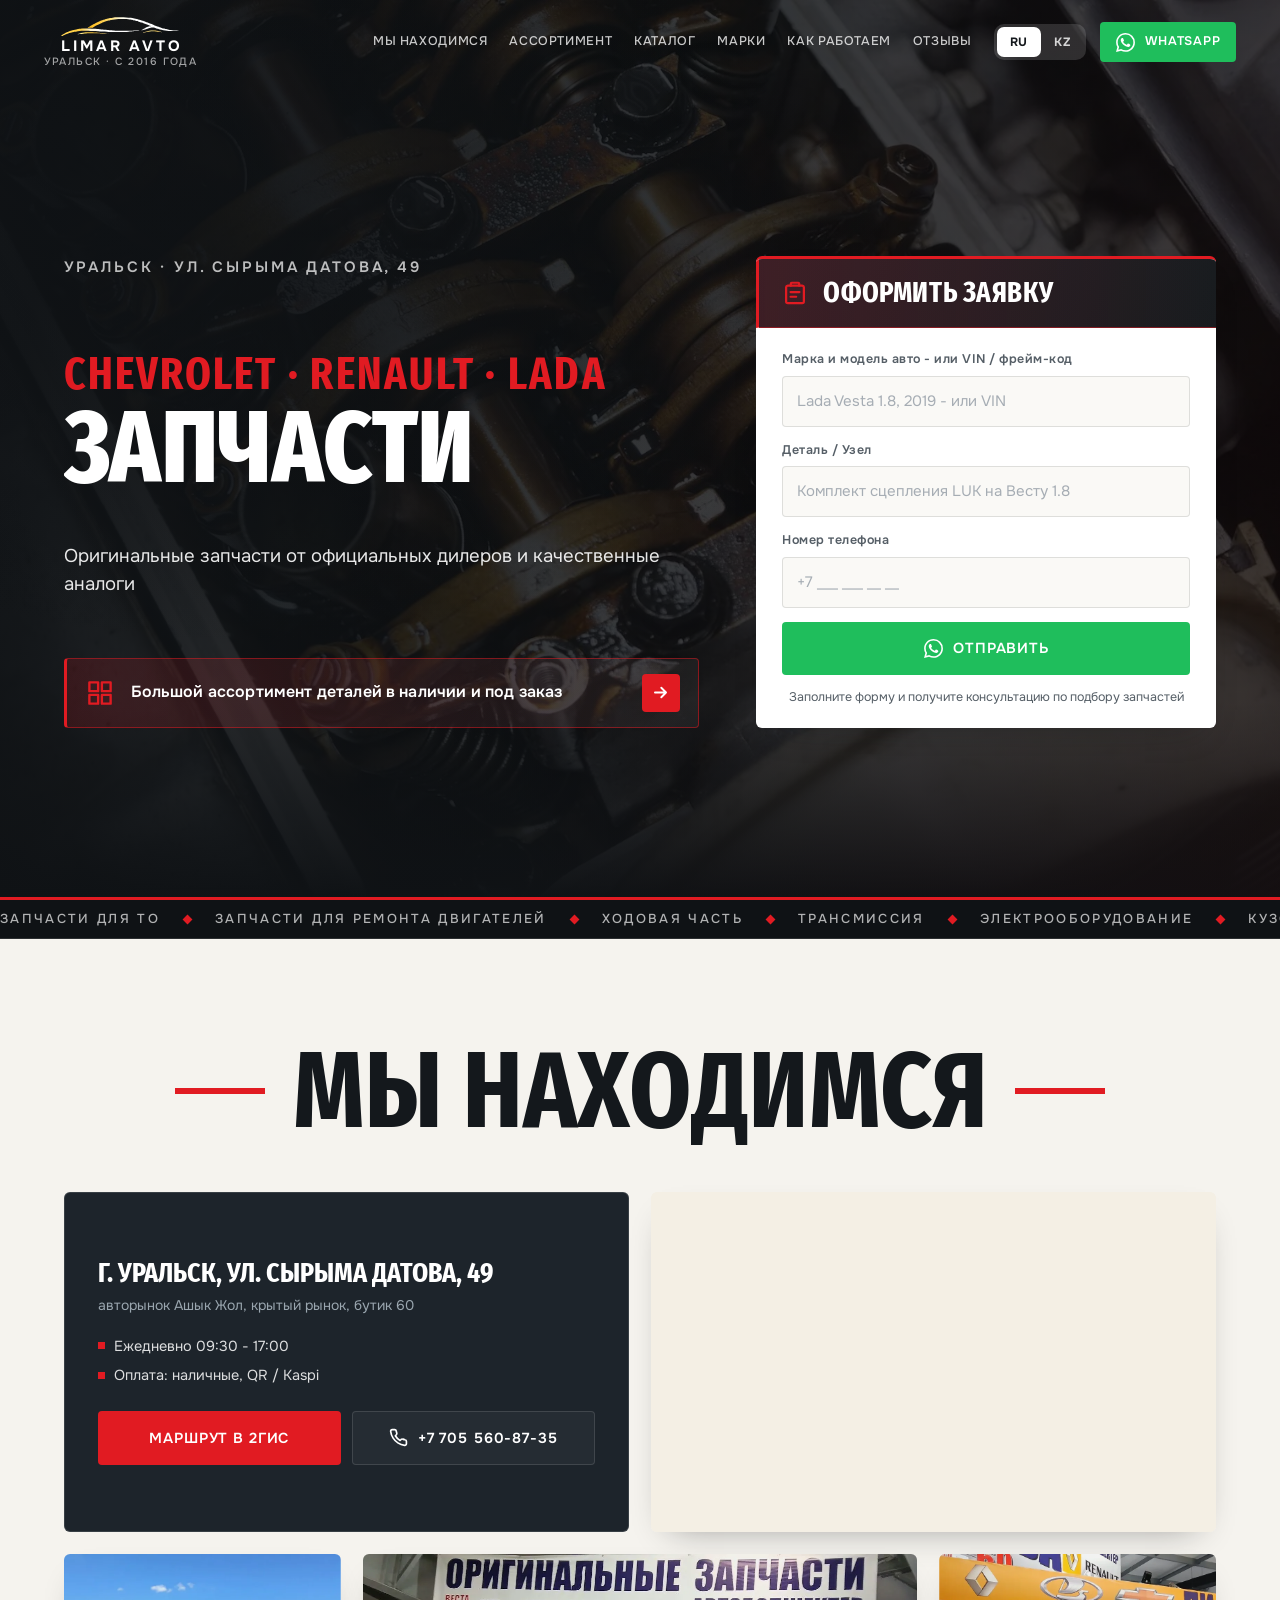
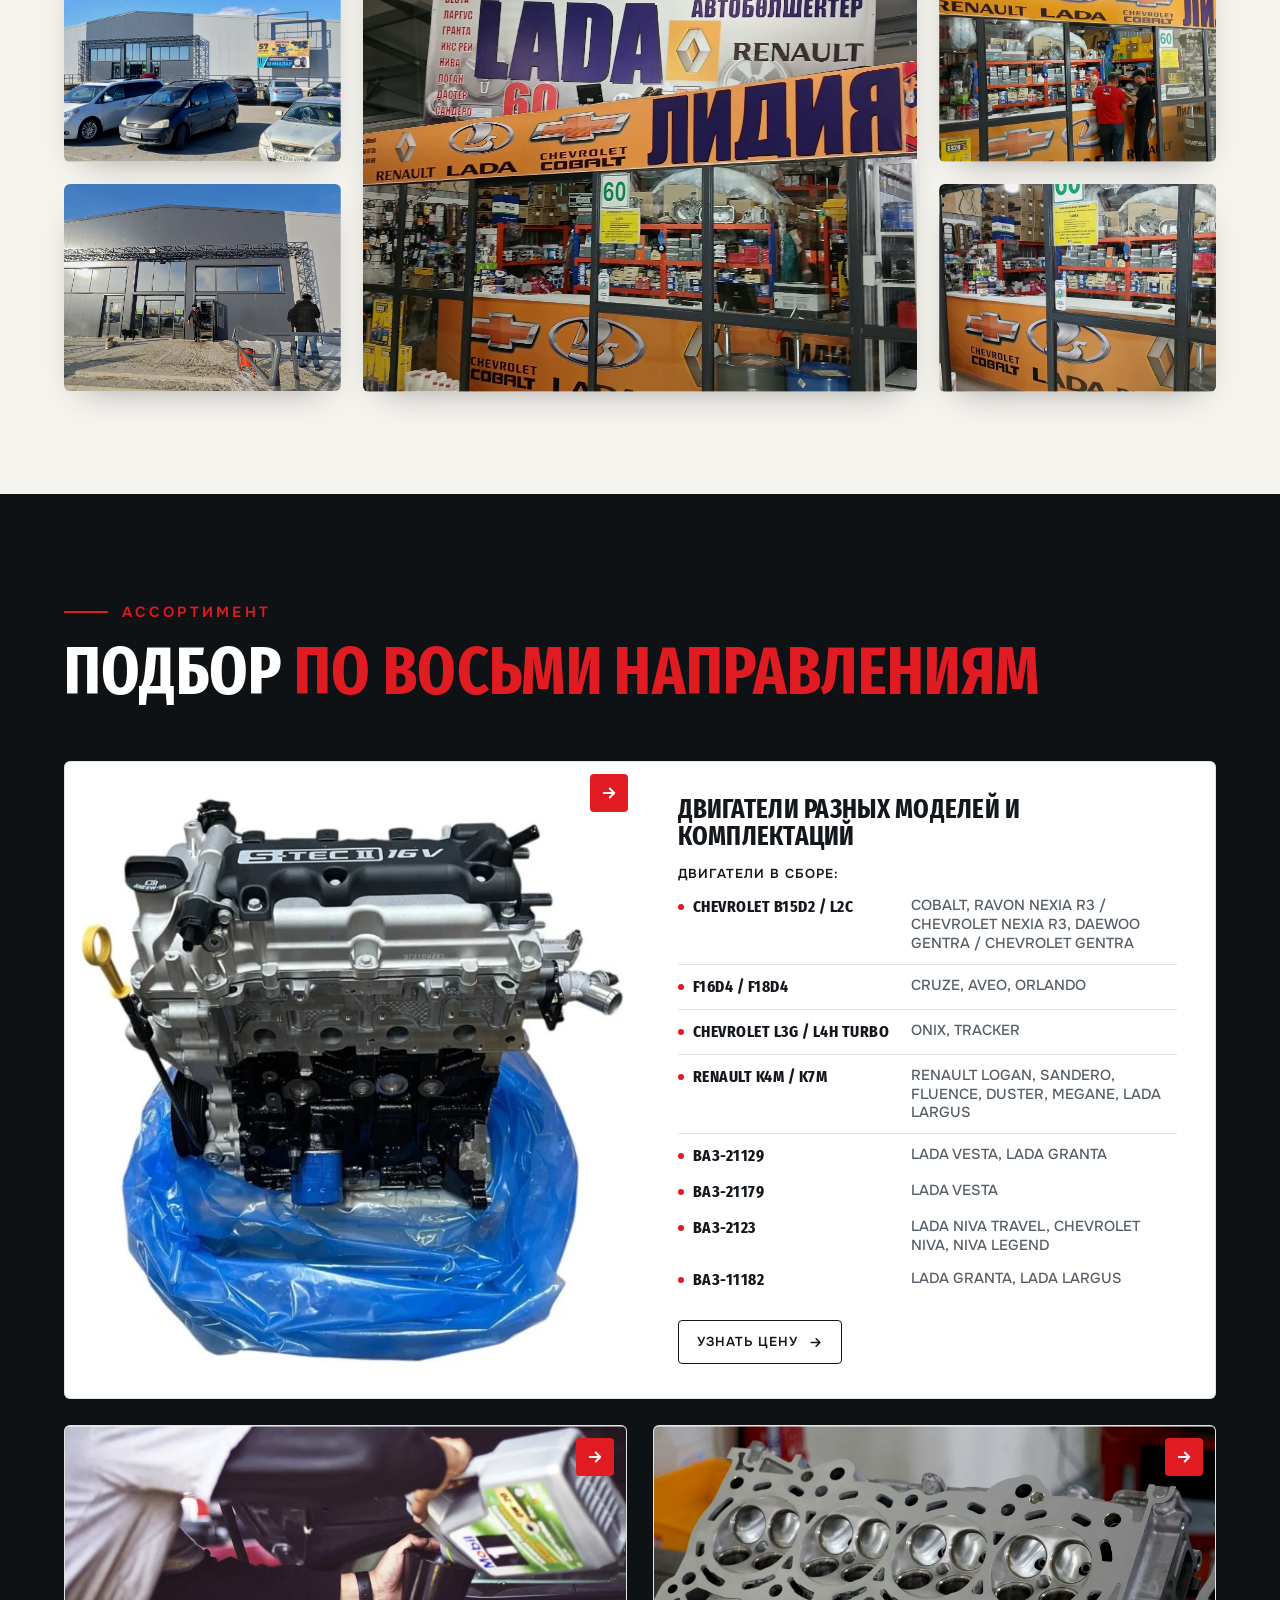
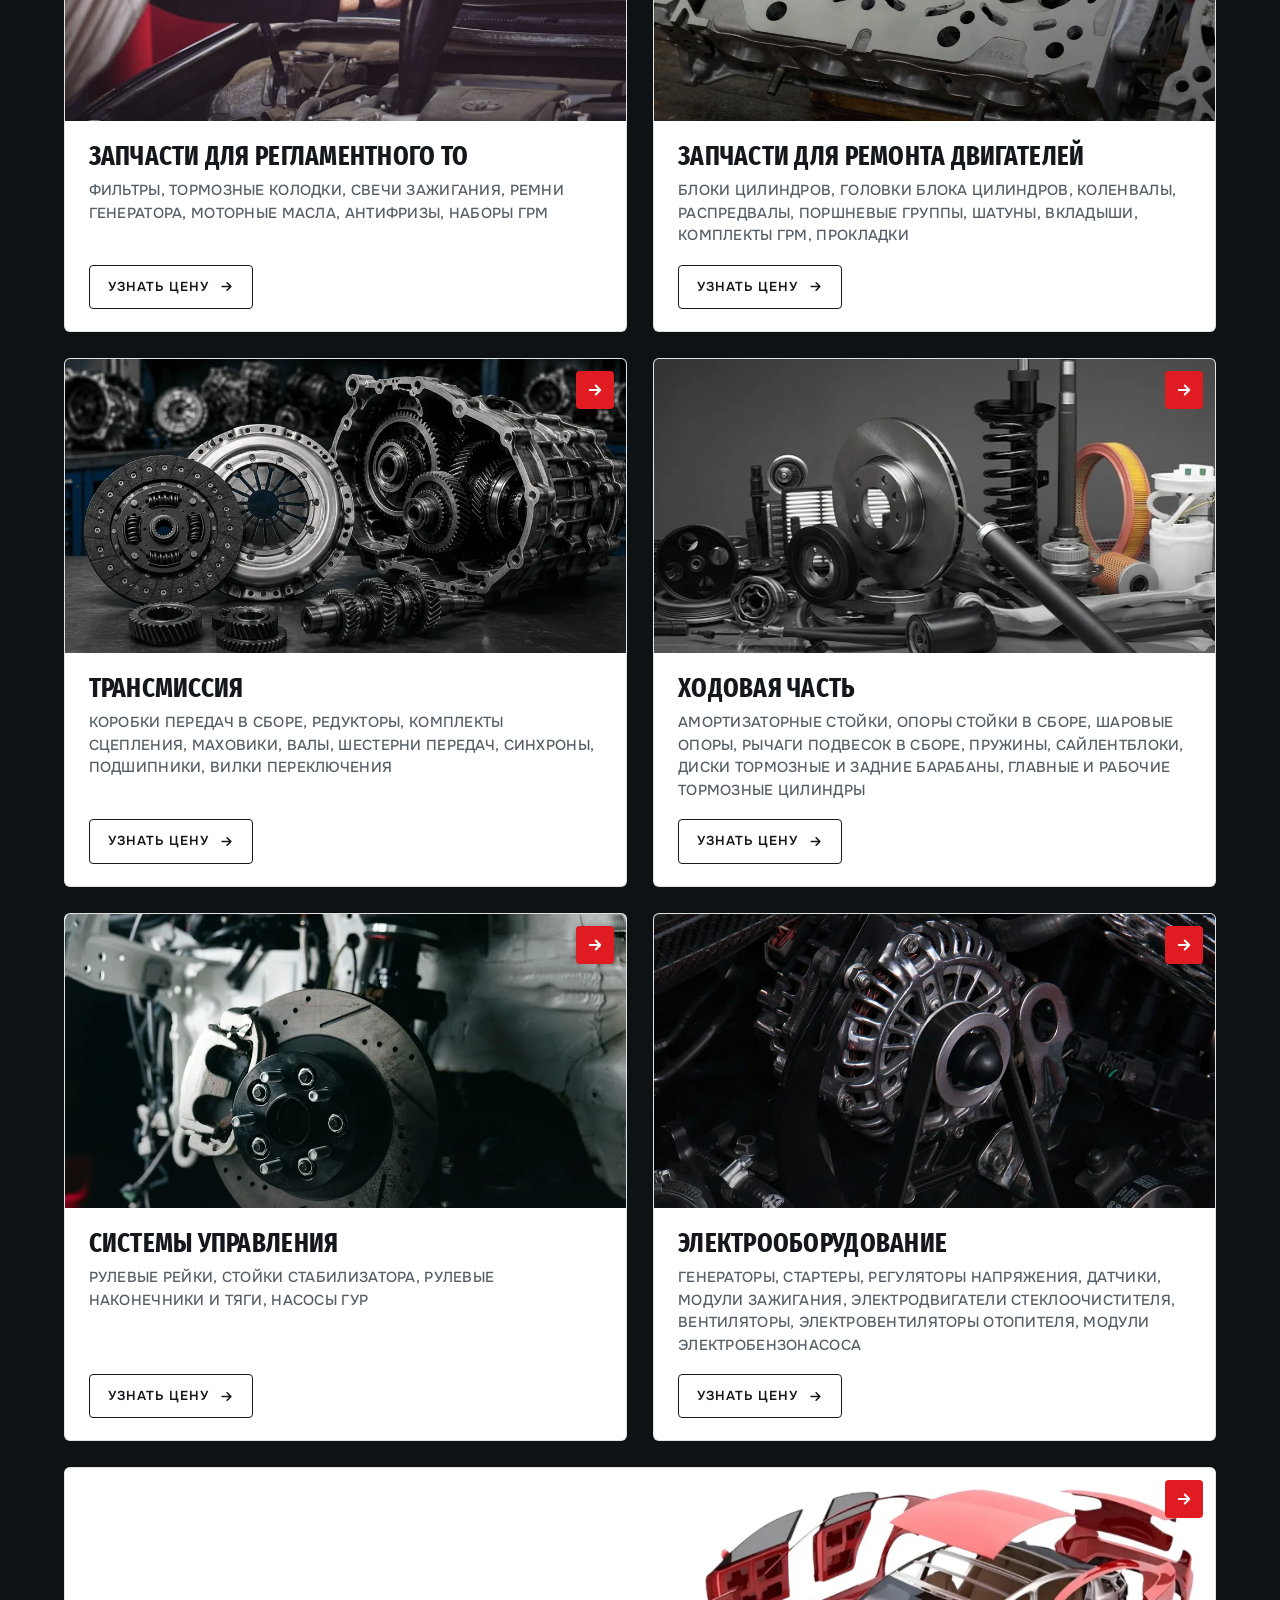
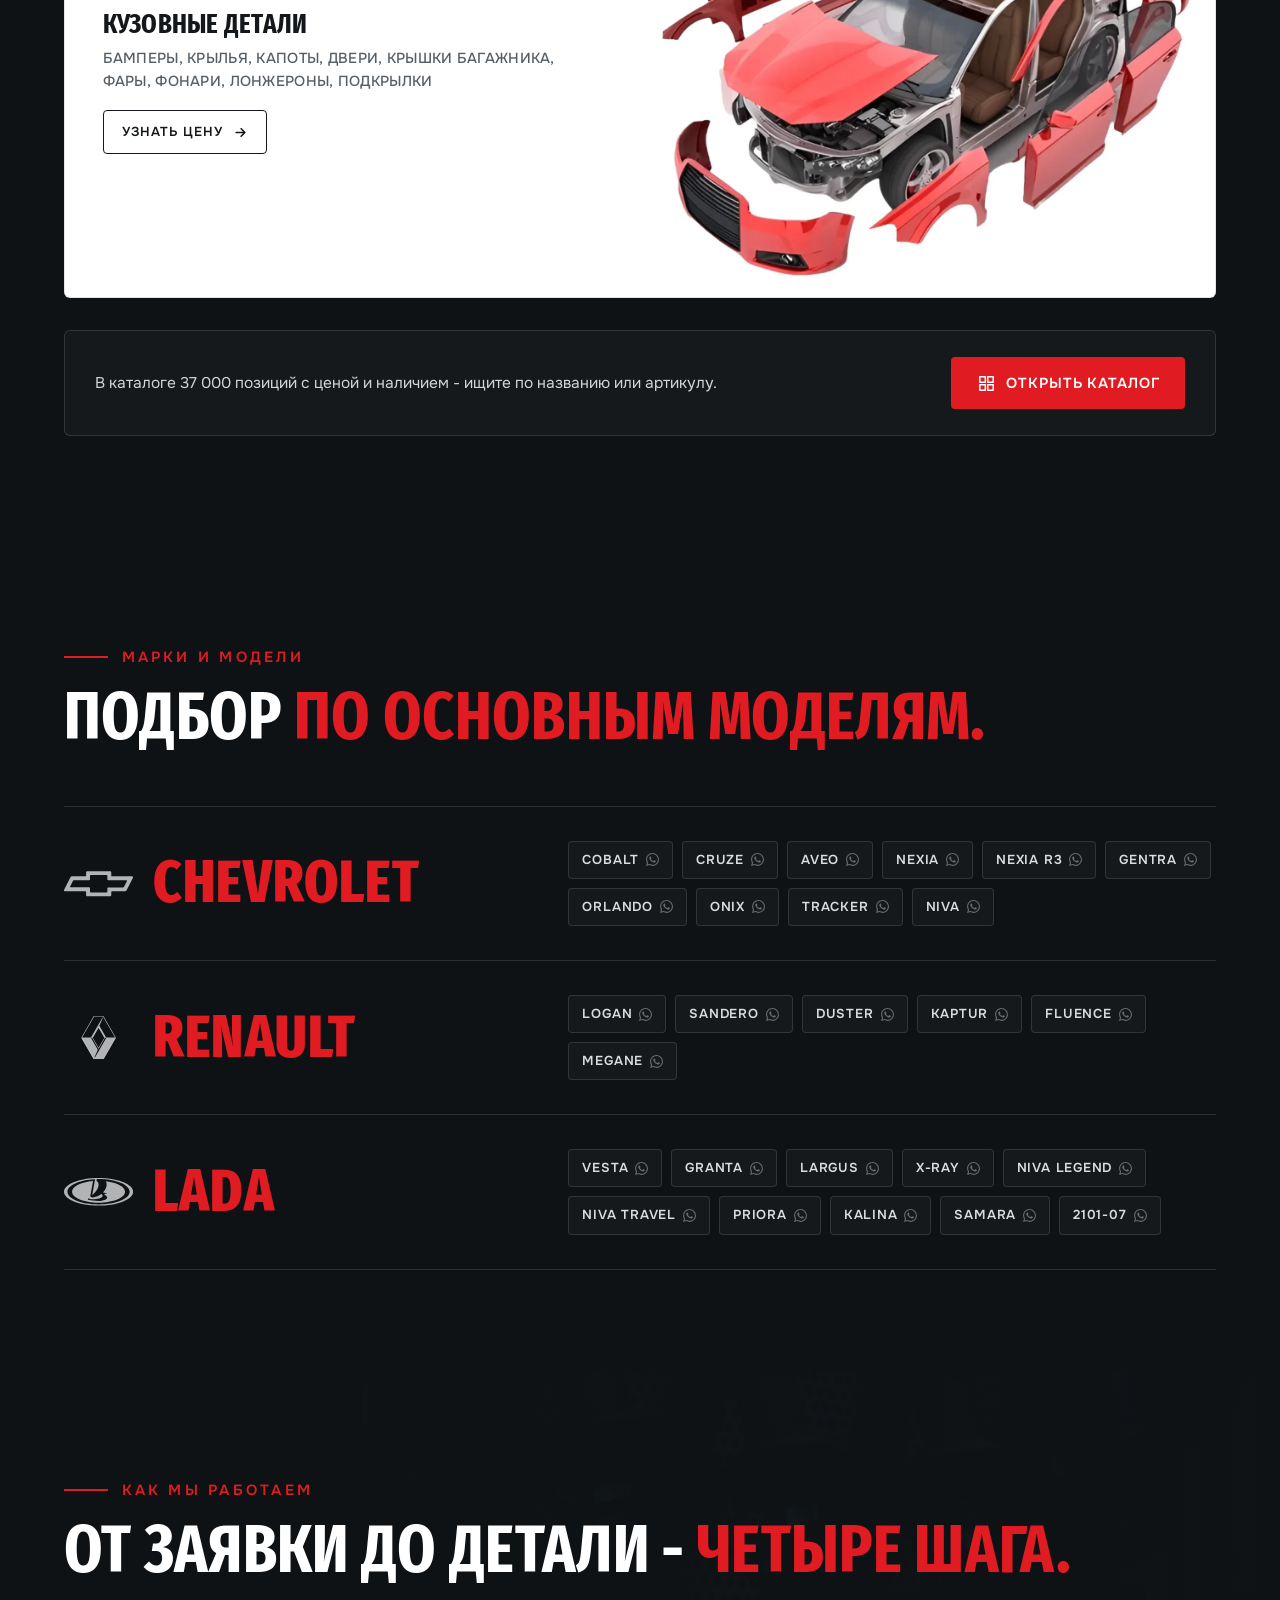
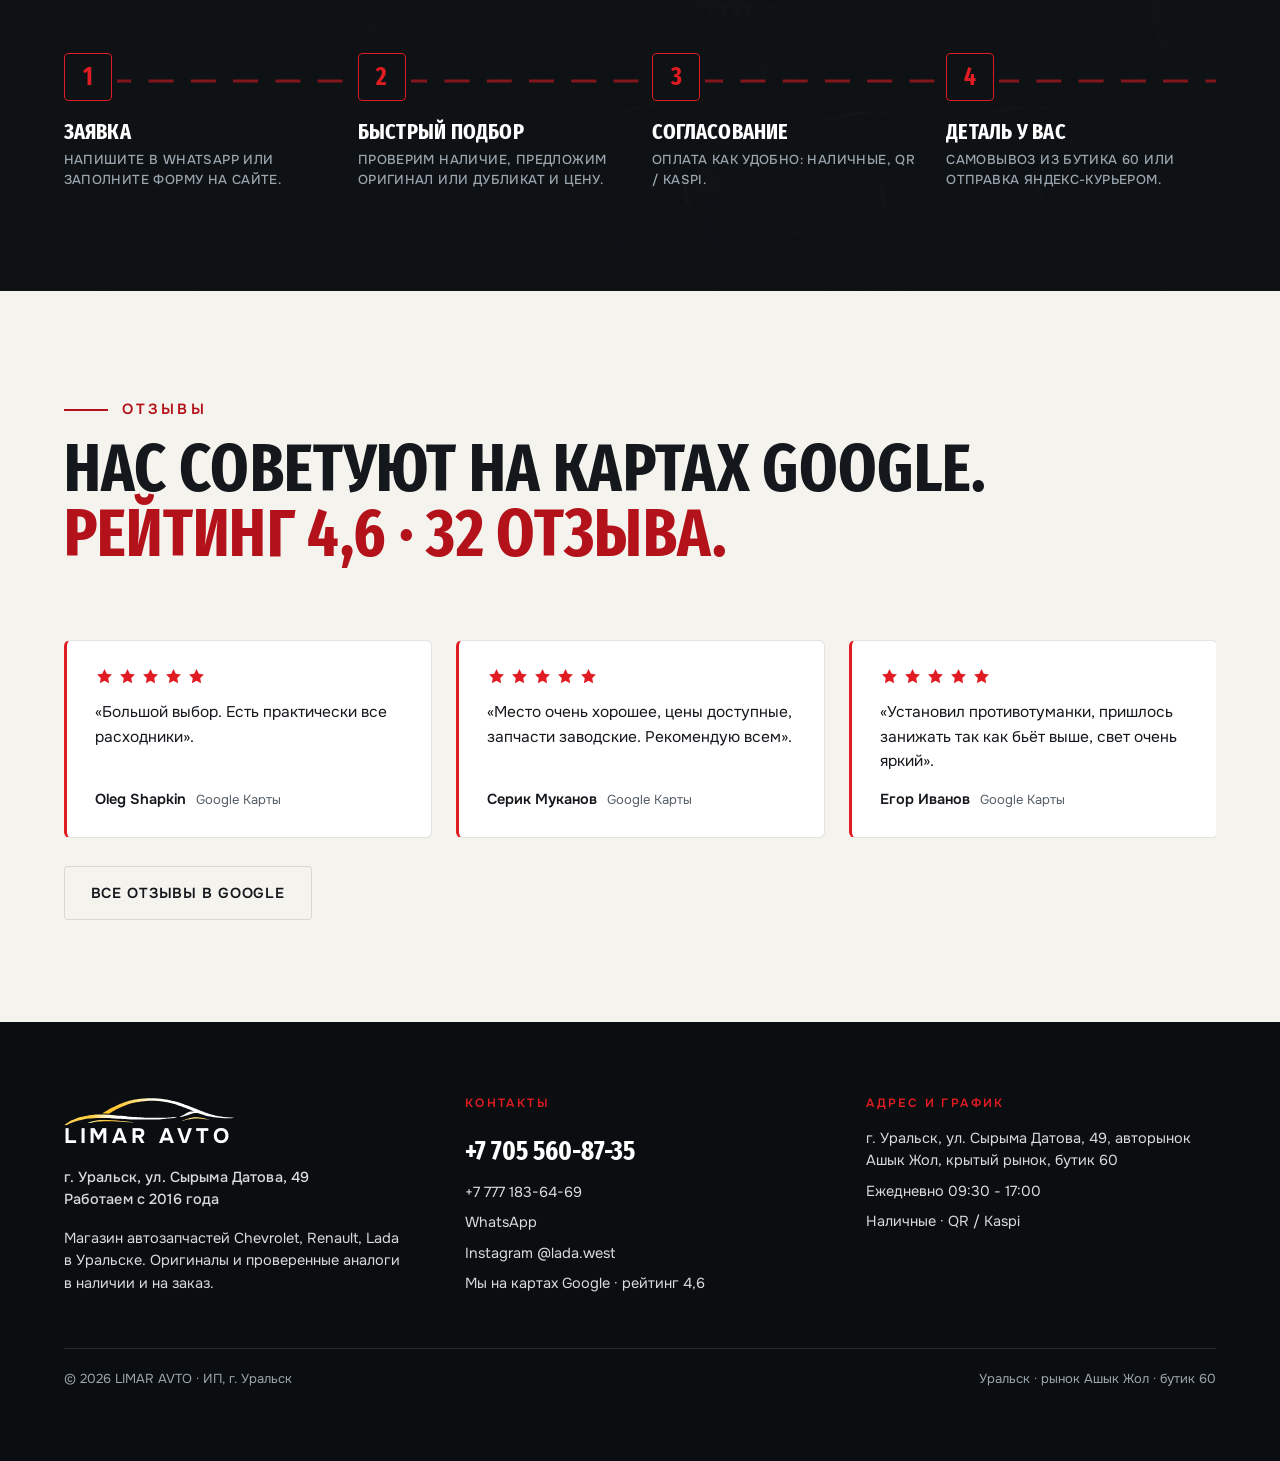
==== commit 968c02e7: "Каталог: текст подсказки от клиента, капсом Строка «не нашли деталь» переписана словами клиента - вм" ====
--- a/index.html
+++ b/index.html
@@ -27,7 +27,7 @@
 <link rel="preconnect" href="https://fonts.googleapis.com">
 <link rel="preconnect" href="https://fonts.gstatic.com" crossorigin>
 <link href="https://fonts.googleapis.com/css2?family=Fira+Sans+Extra+Condensed:wght@500;600;700;800&family=Onest:wght@400;500;600;700&display=swap" rel="stylesheet">
-<link rel="stylesheet" href="styles.css?v=20260922-7">
+<link rel="stylesheet" href="styles.css?v=20260922-8">
 <script type="application/ld+json">
 {"@context":"https://schema.org","@type":"AutoPartsStore","name":"LIMAR AVTO",
 "description":"Магазин автозапчастей Chevrolet, Renault, Lada в Уральске. Оригиналы и проверенные аналоги в наличии и на заказ.",
@@ -466,6 +466,6 @@
   <a class="dock-wa" href="https://wa.me/77055608735" target="_blank" rel="noopener"><svg class="i"><use href="#ic-wa"/></svg>WhatsApp</a>
 </div>
 
-<script src="script.js?v=20260922-7"></script>
+<script src="script.js?v=20260922-8"></script>
 </body>
 </html>
--- a/styles.css
+++ b/styles.css
@@ -742,7 +742,8 @@
   margin-top:clamp(40px,5vw,64px);padding:clamp(22px,3vw,34px);border-radius:var(--rad);
   background:var(--asphalt);color:#fff;display:flex;flex-wrap:wrap;align-items:center;gap:18px 28px;
 }
-.khelp p{flex:1 1 320px;font-size:15.5px;line-height:1.6}
+/* подсказка «не нашли деталь» - капсом по просьбе клиента (и в KZ, поэтому через CSS) */
+.khelp p{flex:1 1 320px;font-size:15px;line-height:1.55;text-transform:uppercase;font-weight:500;letter-spacing:.02em}
 .khelp-cta{display:flex;flex-wrap:wrap;gap:12px}
 
 @media (max-width:760px){
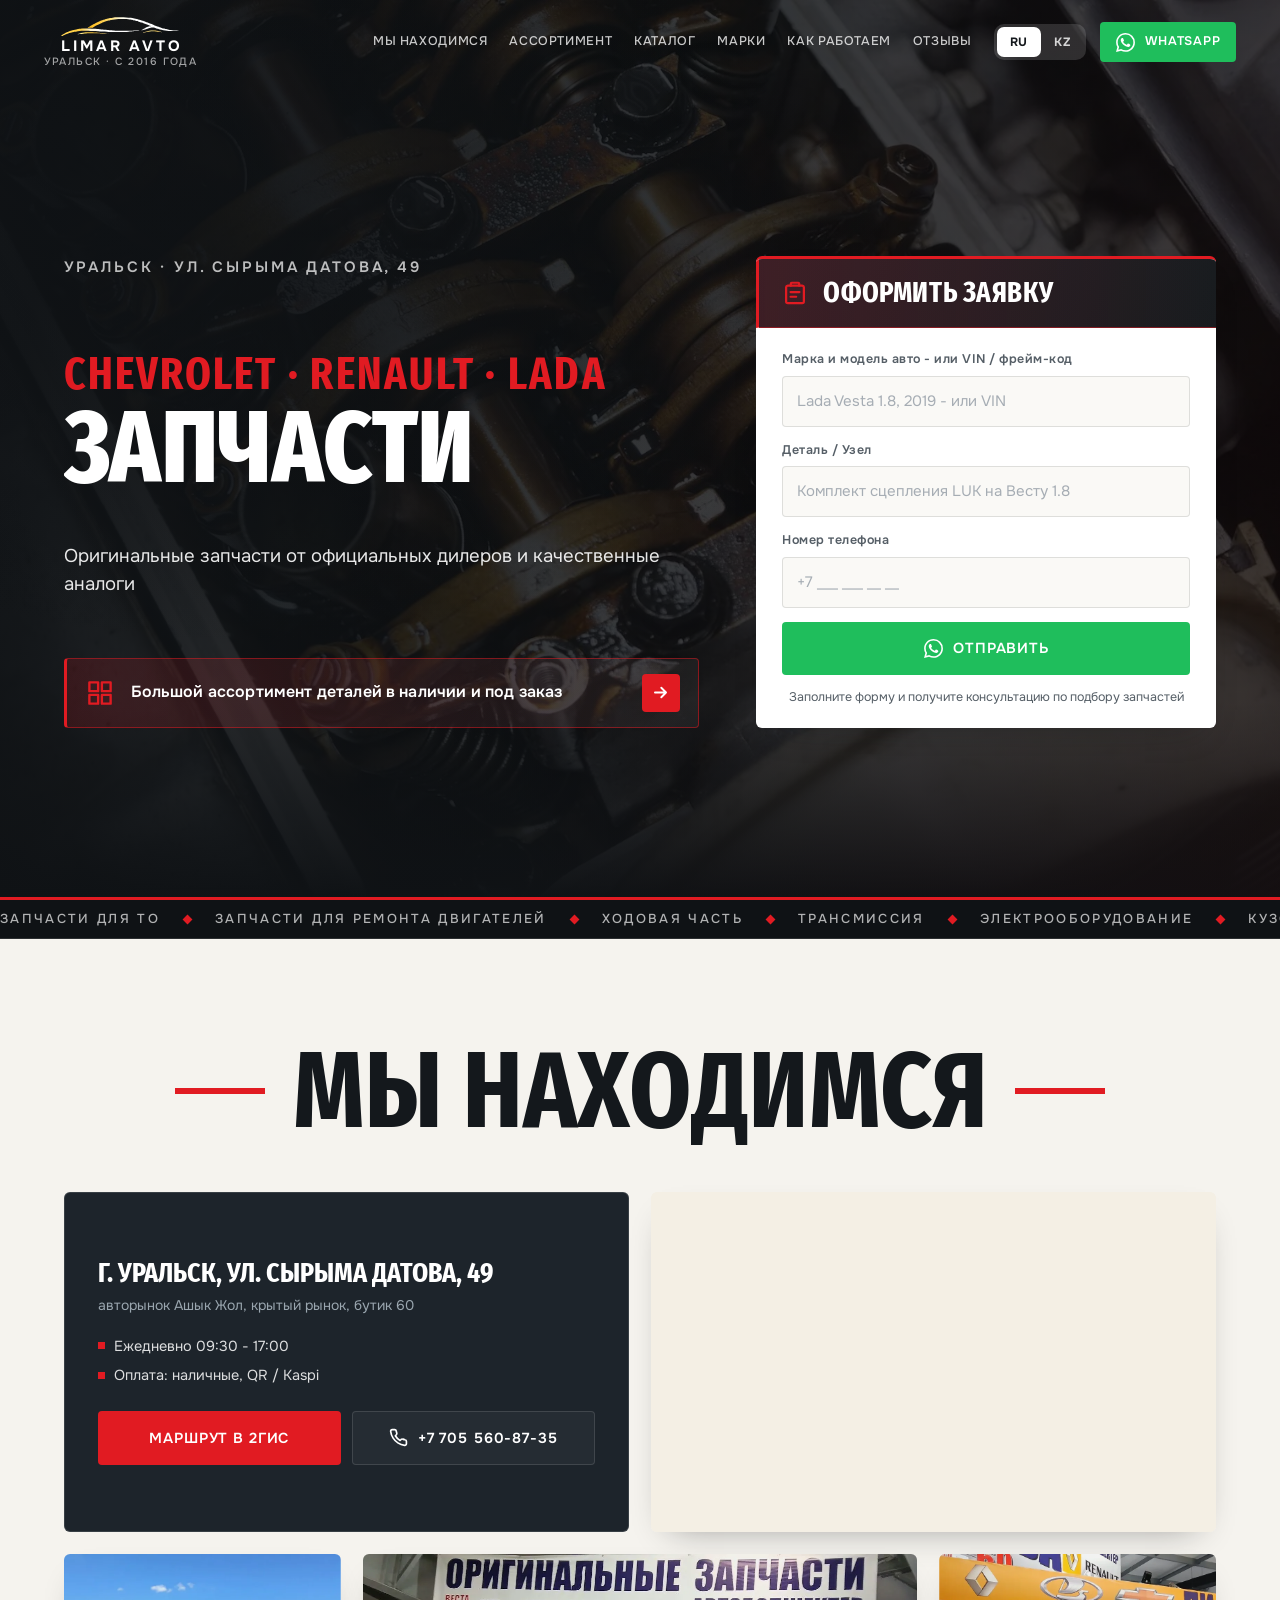
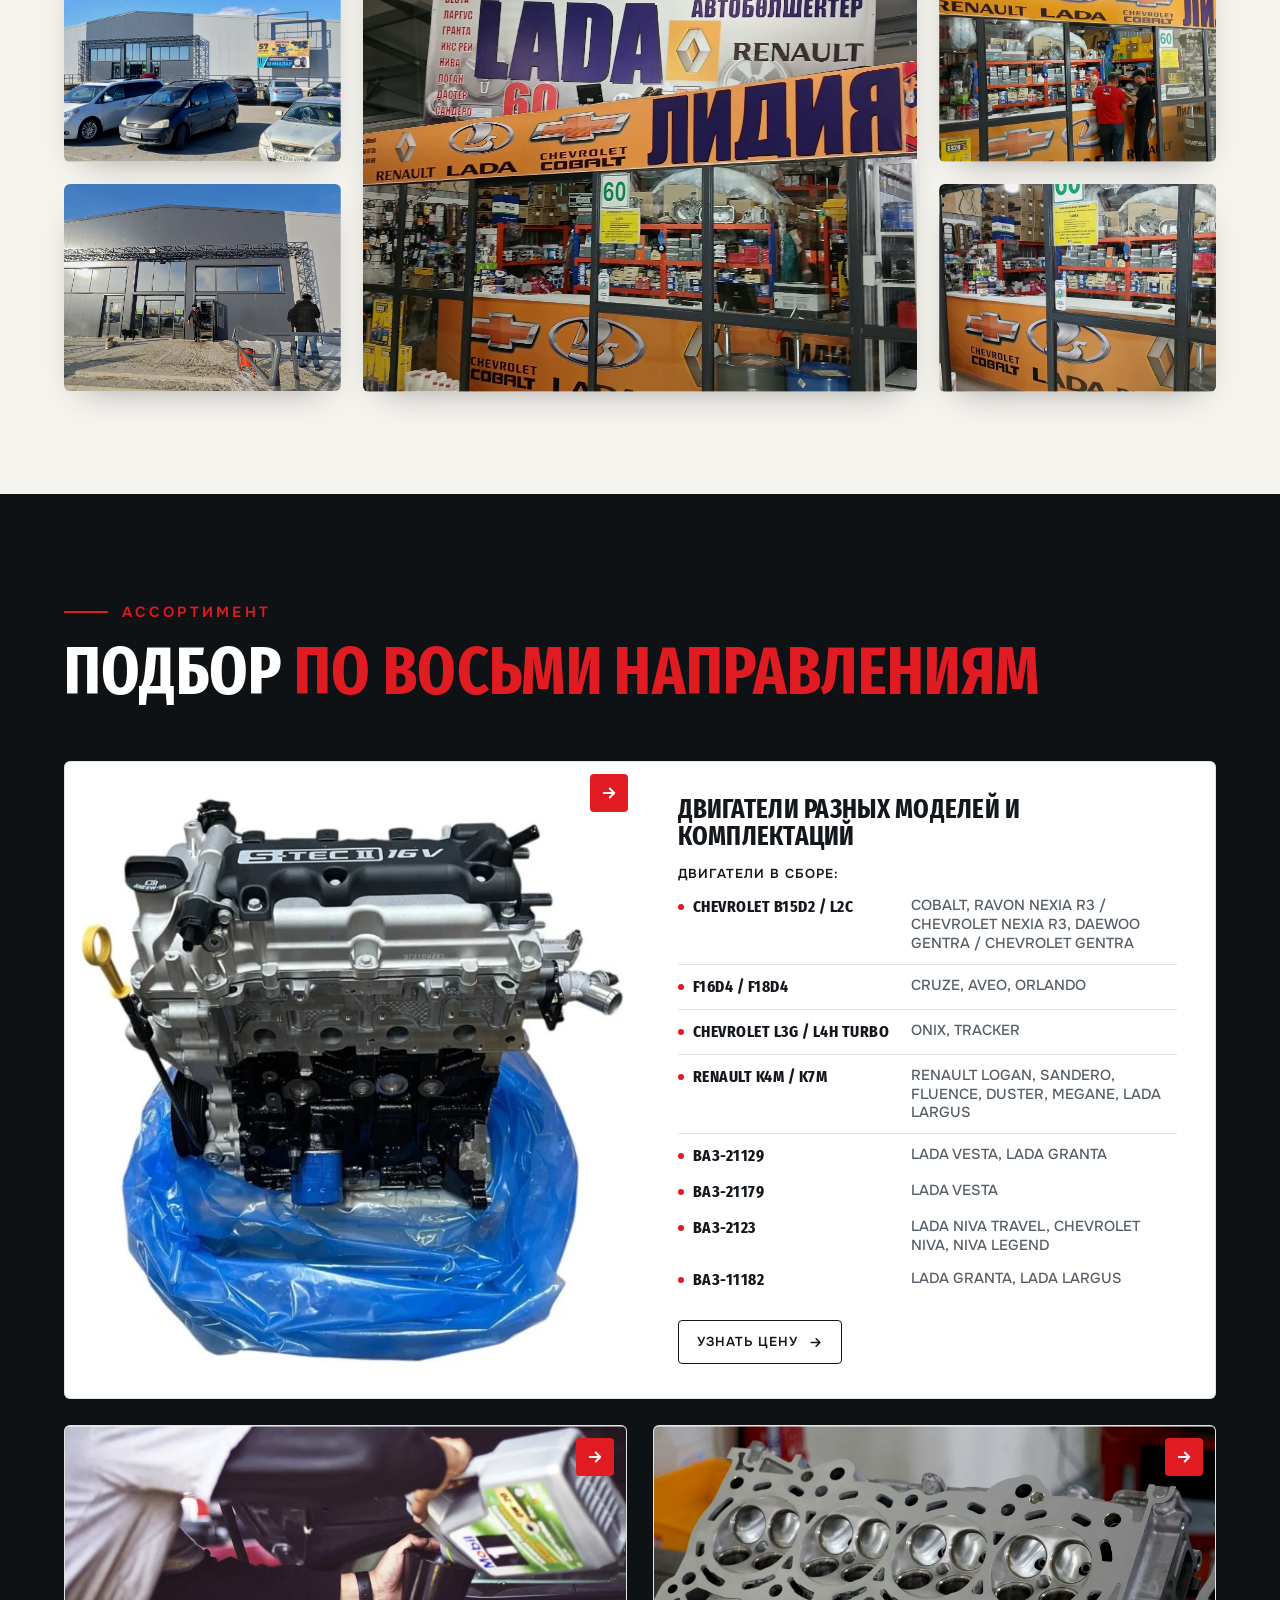
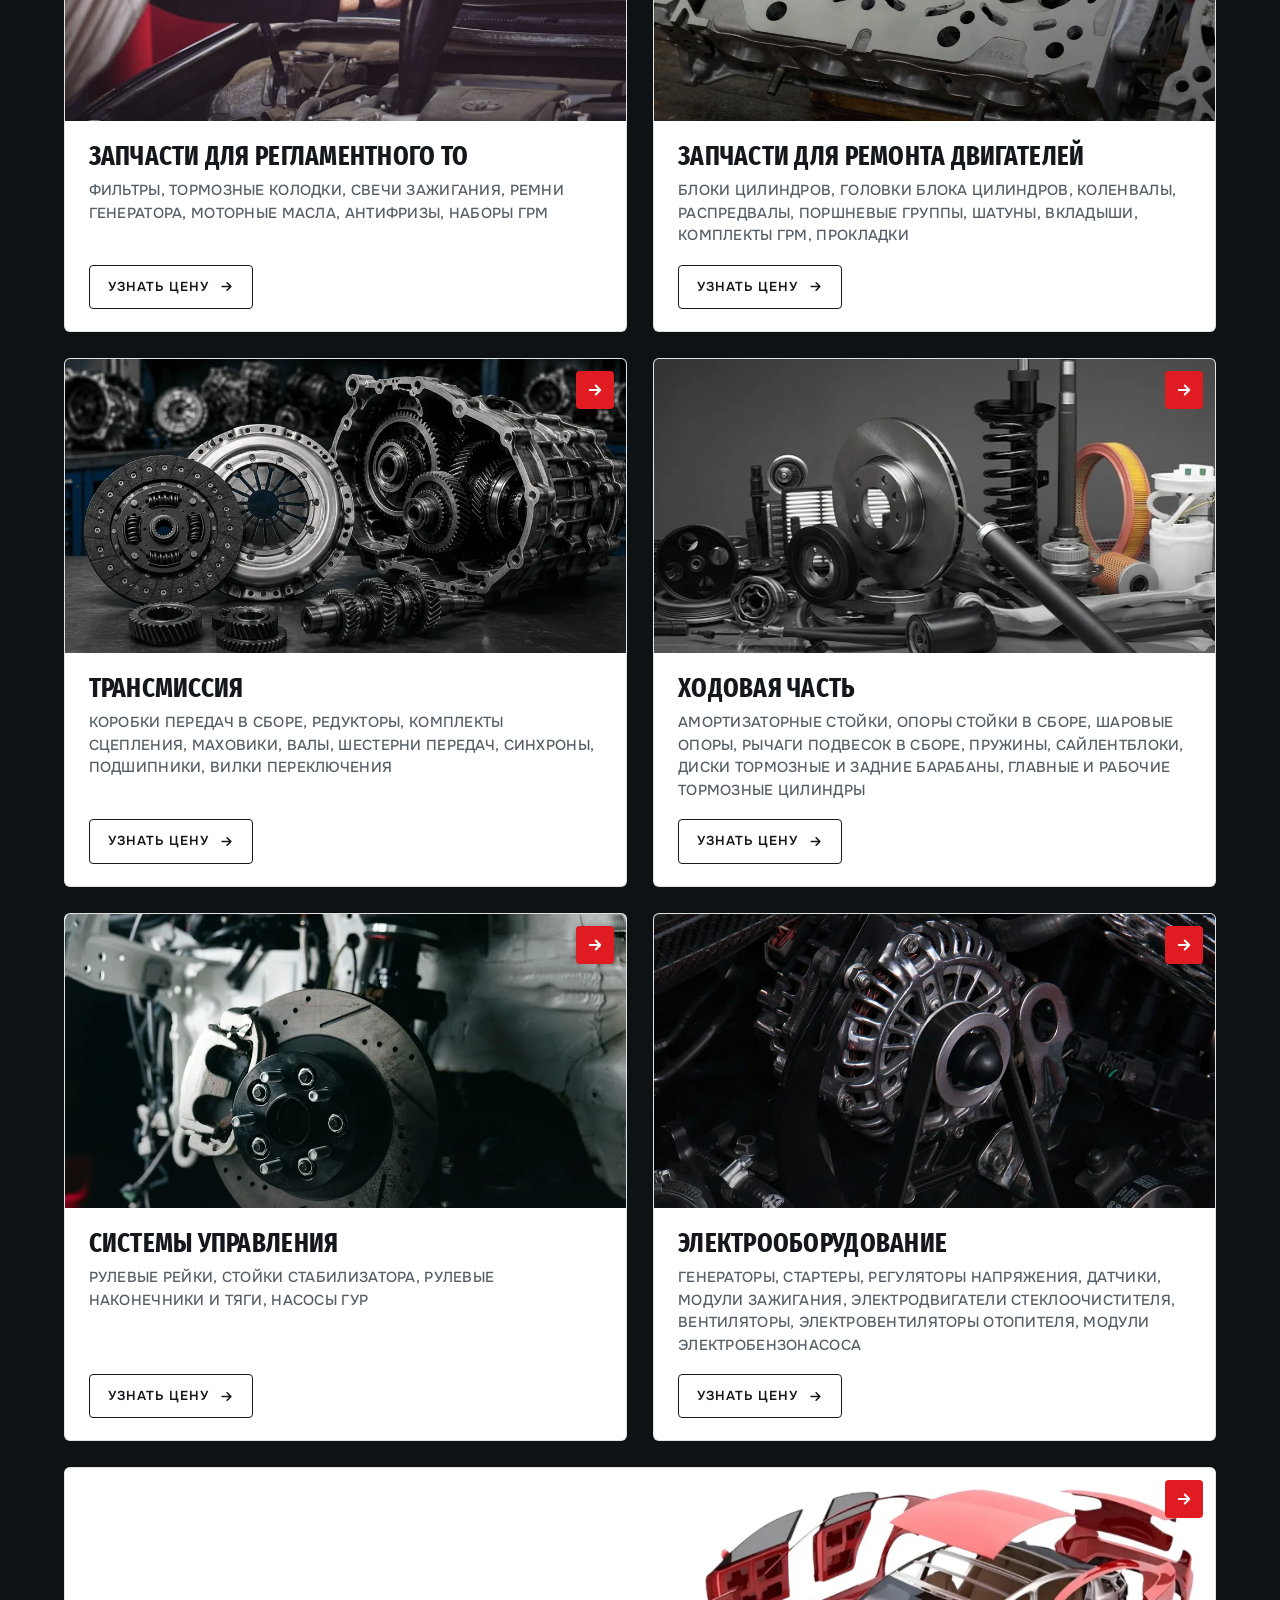
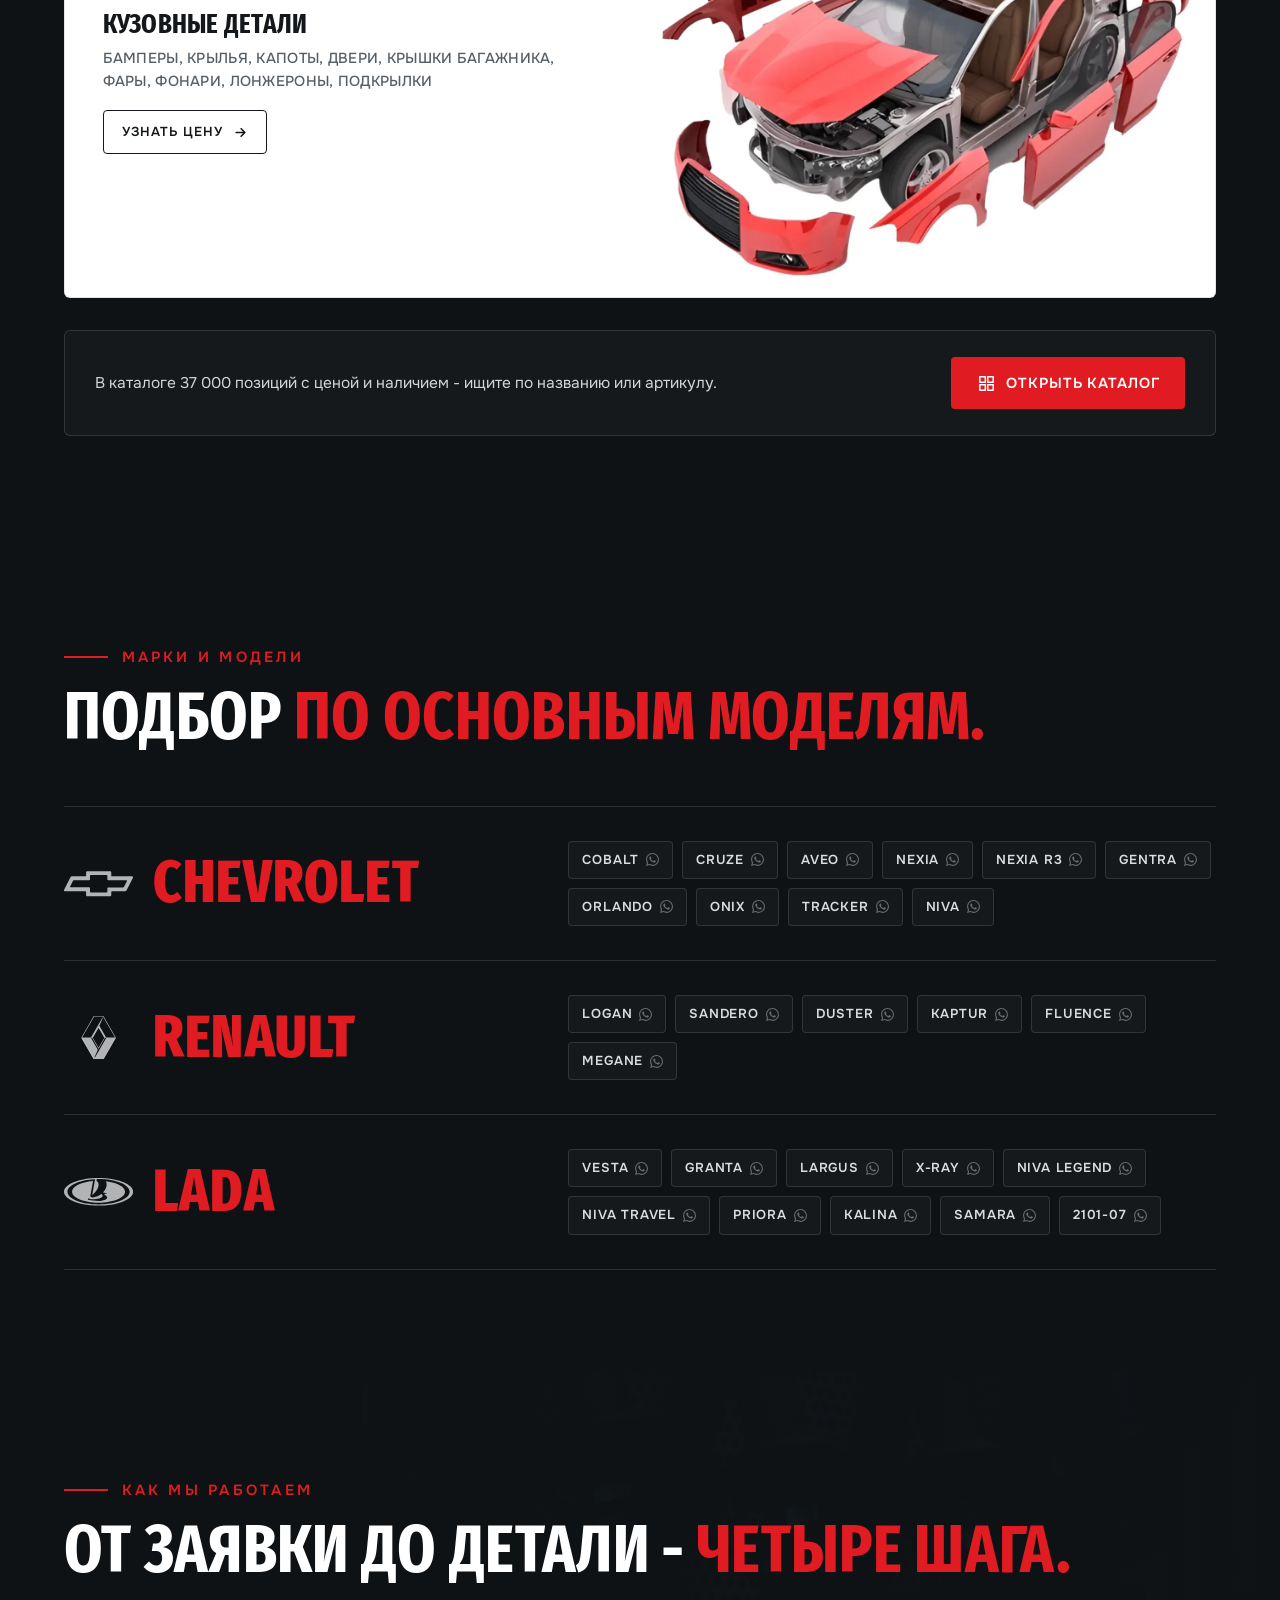
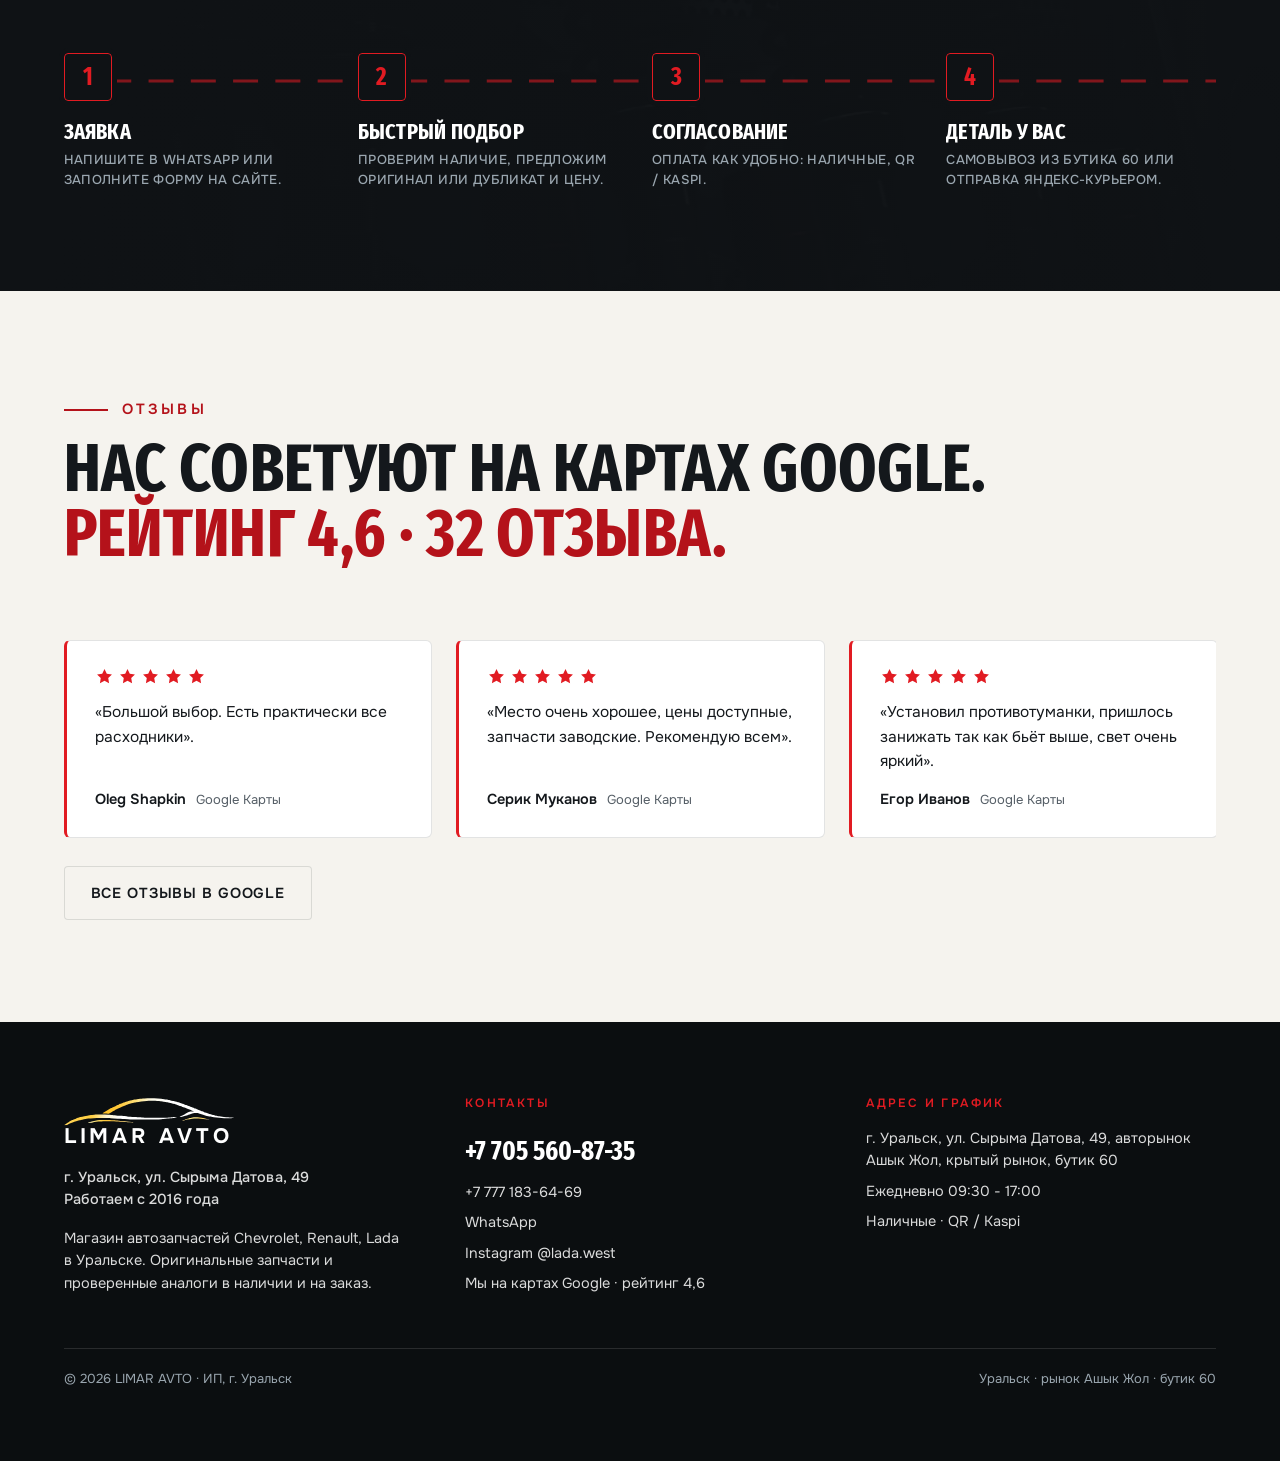
==== commit 33ef874c: "Подвал: «Оригиналы» -> «Оригинальные запчасти» Правка клиента. Тем же текстом идут og:description и " ====
--- a/index.html
+++ b/index.html
@@ -4,14 +4,14 @@
 <meta charset="UTF-8">
 <meta name="viewport" content="width=device-width, initial-scale=1.0">
 <title data-i="m.title">LIMAR AVTO - запчасти Chevrolet, Renault, Lada в Уральске</title>
-<meta name="description" data-i-c="m.desc" content="Магазин автозапчастей в Уральске: оригиналы и проверенные аналоги для Chevrolet, Renault, Lada. Цена и наличие за 5-15 минут, привоз под заказ за 1-2 дня. Авторынок Ашык Жол, бутик 60.">
+<meta name="description" data-i-c="m.desc" content="Магазин автозапчастей в Уральске: оригинальные запчасти и проверенные аналоги для Chevrolet, Renault, Lada. Цена и наличие за 5-15 минут, привоз под заказ за 1-2 дня. Авторынок Ашык Жол, бутик 60.">
 <!-- ПРОД-ДОМЕН: при переезде на боевой домен поменять canonical, og:url, og:image (см. также sitemap.xml и robots.txt) -->
-<link rel="canonical" href="https://songokura.github.io/limar-avto/">
+<link rel="canonical" href="https://limar-avto.kz/">
 <meta property="og:type" content="website">
 <meta property="og:title" content="LIMAR AVTO - запчасти Chevrolet, Renault, Lada в Уральске">
-<meta property="og:description" content="Оригиналы и проверенные аналоги: в наличии и под заказ за 1-2 дня. Цена и наличие за 5-15 минут. Рынок Ашык Жол, бутик 60.">
-<meta property="og:url" content="https://songokura.github.io/limar-avto/">
-<meta property="og:image" content="https://songokura.github.io/limar-avto/assets/og-image-v3.png">
+<meta property="og:description" content="Оригинальные запчасти и проверенные аналоги: в наличии и под заказ за 1-2 дня. Цена и наличие за 5-15 минут. Рынок Ашык Жол, бутик 60.">
+<meta property="og:url" content="https://limar-avto.kz/">
+<meta property="og:image" content="https://limar-avto.kz/assets/og-image-v3.png">
 <meta property="og:image:width" content="1200">
 <meta property="og:image:height" content="630">
 <meta property="og:locale" content="ru_RU">
@@ -27,12 +27,12 @@
 <link rel="preconnect" href="https://fonts.googleapis.com">
 <link rel="preconnect" href="https://fonts.gstatic.com" crossorigin>
 <link href="https://fonts.googleapis.com/css2?family=Fira+Sans+Extra+Condensed:wght@500;600;700;800&family=Onest:wght@400;500;600;700&display=swap" rel="stylesheet">
-<link rel="stylesheet" href="styles.css?v=20260922-8">
+<link rel="stylesheet" href="styles.css?v=20260922-10">
 <script type="application/ld+json">
 {"@context":"https://schema.org","@type":"AutoPartsStore","name":"LIMAR AVTO",
-"description":"Магазин автозапчастей Chevrolet, Renault, Lada в Уральске. Оригиналы и проверенные аналоги в наличии и на заказ.",
-"url":"https://songokura.github.io/limar-avto/",
-"image":"https://songokura.github.io/limar-avto/assets/og-image-v3.png",
+"description":"Магазин автозапчастей Chevrolet, Renault, Lada в Уральске. Оригинальные запчасти и проверенные аналоги в наличии и на заказ.",
+"url":"https://limar-avto.kz/",
+"image":"https://limar-avto.kz/assets/og-image-v3.png",
 "telephone":["+77055608735","+77771836469"],
 "address":{"@type":"PostalAddress","streetAddress":"ул. Сырыма Датова, 49, авторынок Ашык Жол, крытый рынок, бутик 60","addressLocality":"Уральск","postalCode":"090003","addressCountry":"KZ"},
 "geo":{"@type":"GeoCoordinates","latitude":51.25637,"longitude":51.411363},
@@ -42,6 +42,8 @@
 "aggregateRating":{"@type":"AggregateRating","ratingValue":"4.6","bestRating":"5","ratingCount":"32"},
 "sameAs":["https://maps.app.goo.gl/YuSShh55C8fdtLTe6","https://2gis.kz/uralsk/firm/70000001052355158","https://instagram.com/lada.west"]}
 </script>
+<!-- учёт обращений: звонки, WhatsApp, форма -->
+<script src="https://lead-bot.sultan-askarov-kz.workers.dev/t.js" data-site="limaravto" defer></script>
 </head>
 <body>
 
@@ -92,7 +94,7 @@
     <div class="hdr-right">
       <div class="lang" role="group" data-i-aria="a.lang" aria-label="Язык сайта">
         <button type="button" data-lang="ru" class="is-active" aria-pressed="true" lang="ru">RU</button>
-        <button type="button" data-lang="kk" aria-pressed="false" lang="kk">KZ</button>
+        <button type="button" data-lang="kk" aria-pressed="false">KZ</button>
       </div>
       <a class="hdr-tel" href="tel:+77055608735">+7 705 560-87-35</a>
       <a class="btn btn-wa btn-sm hdr-wa" href="https://wa.me/77055608735" target="_blank" rel="noopener">
@@ -439,7 +441,7 @@
           <b class="logo-tx">LIMAR AVTO</b>
         </a>
         <p class="foot-sub" data-i="logo.sub">г. Уральск, ул. Сырыма Датова, 49<br>Работаем с 2016 года</p>
-        <p class="foot-about" data-i="ft.about">Магазин автозапчастей Chevrolet, Renault, Lada в Уральске. Оригиналы и проверенные аналоги в наличии и на заказ.</p>
+        <p class="foot-about" data-i="ft.about">Магазин автозапчастей Chevrolet, Renault, Lada в Уральске. Оригинальные запчасти и проверенные аналоги в наличии и на заказ.</p>
       </div>
       <div class="foot-col">
         <h4 data-i="ft.cont">Контакты</h4>
@@ -466,6 +468,6 @@
   <a class="dock-wa" href="https://wa.me/77055608735" target="_blank" rel="noopener"><svg class="i"><use href="#ic-wa"/></svg>WhatsApp</a>
 </div>
 
-<script src="script.js?v=20260922-8"></script>
+<script src="script.js?v=20260922-10"></script>
 </body>
 </html>
